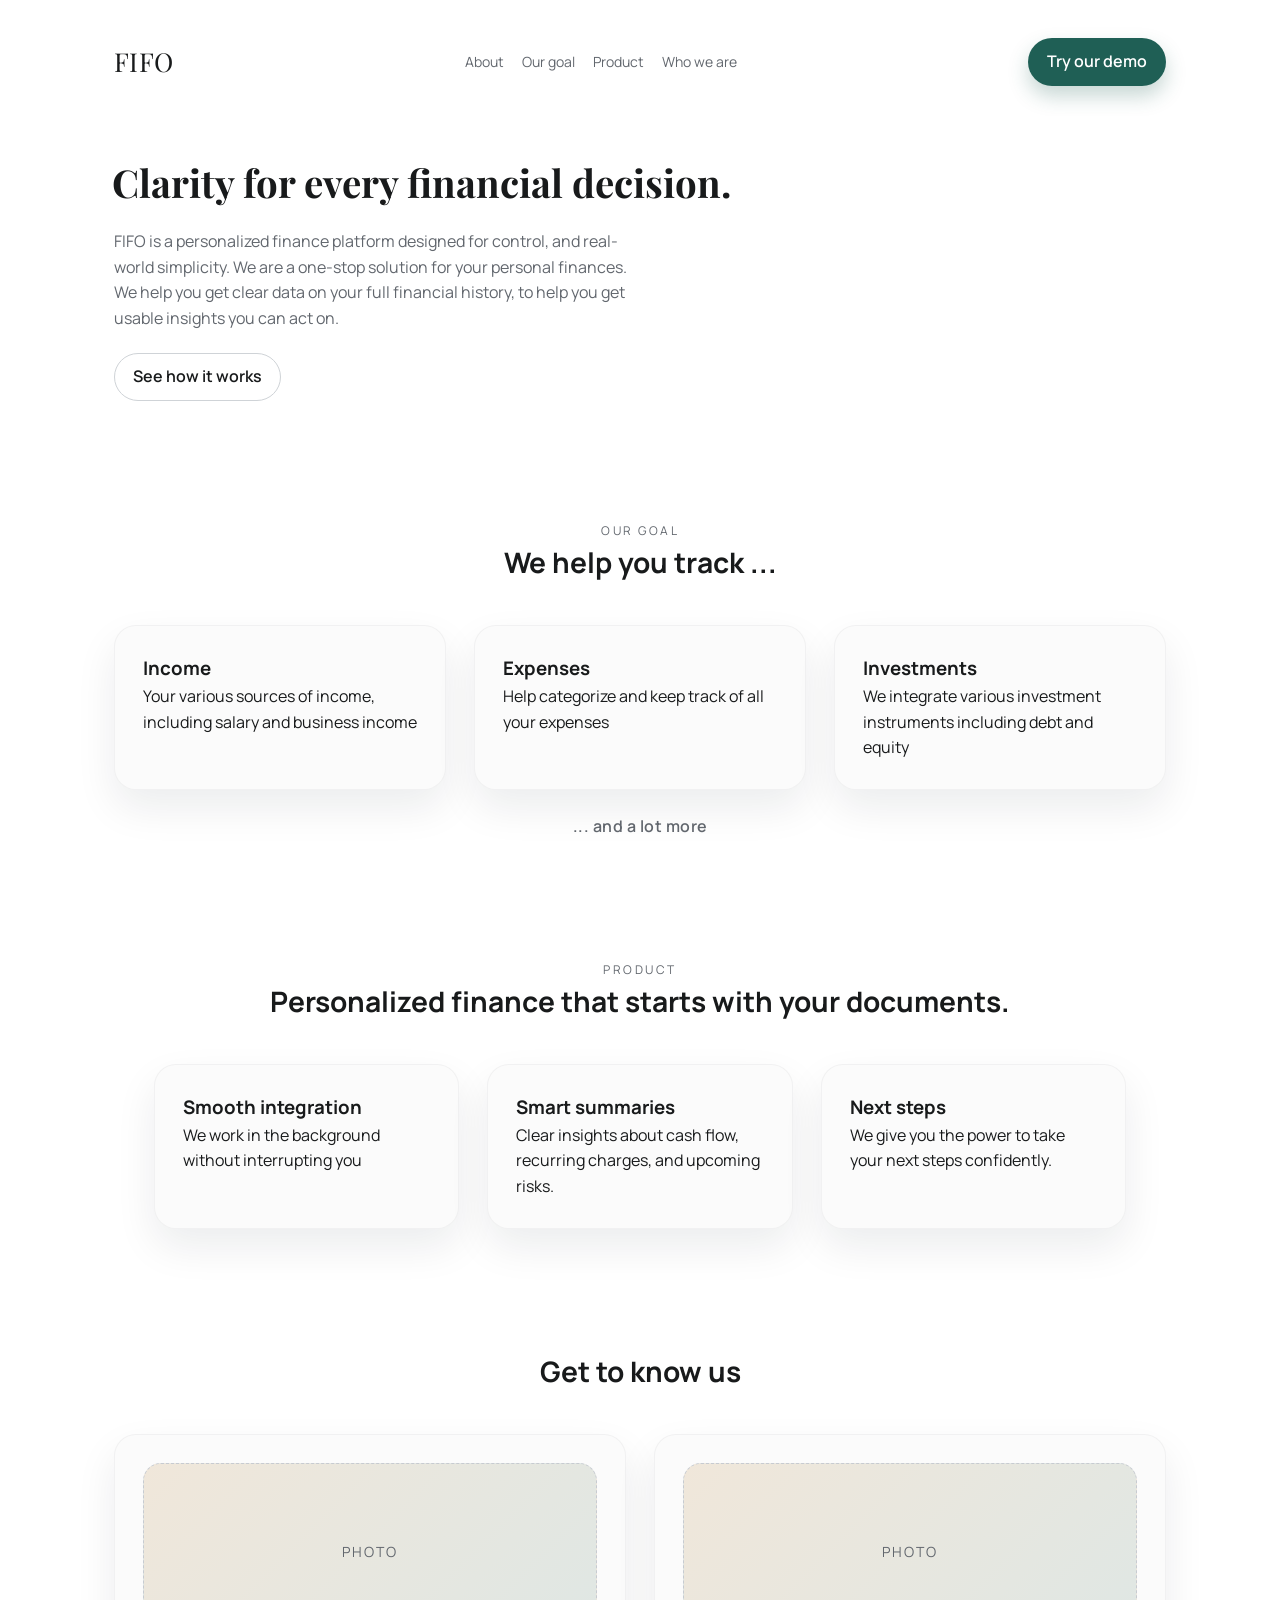
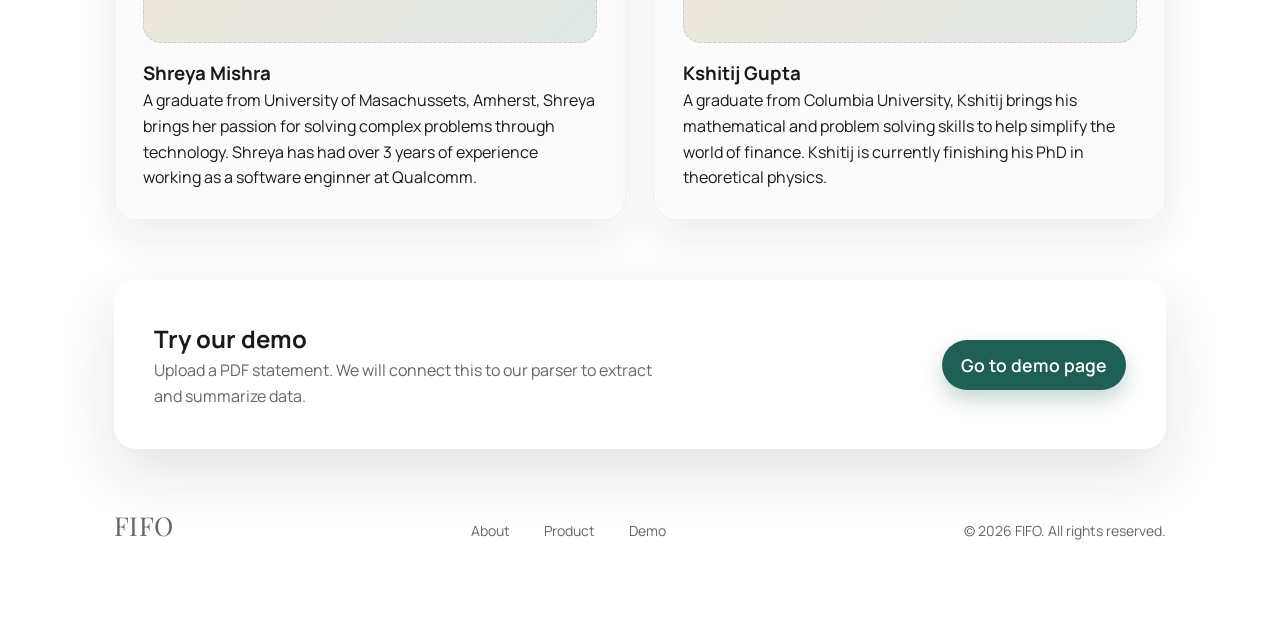
==== website/about.html @ 96ffe73b "Fix team cards layout on about page" ====
<!doctype html>
<html lang="en">
  <head>
    <meta charset="utf-8" />
    <meta name="viewport" content="width=device-width, initial-scale=1" />
    <title>About Us — FIFO</title>
    <meta name="description" content="FIFO is a personalized finance platform that turns messy PDFs into clear, actionable insights." />
    <link rel="stylesheet" href="styles.css?v=2" />
  </head>
  <body>
    <div class="page">
      <header class="nav">
        <div class="logo">FIFO</div>
        <nav class="nav-links">
          <a href="#about">About</a>
          <a href="#goal">Our goal</a>
          <a href="#product">Product</a>
          <a href="#who">Who we are</a>
        </nav>
        <div class="nav-cta">
          <a class="primary" href="demo.html">Try our demo</a>
        </div>
      </header>

      <main>
        <section id="about" class="hero">
          <div class="hero-copy">
            <h1>Clarity for every financial decision.</h1>
            <p class="subhead">
              FIFO is a personalized finance platform designed for control, and real-world simplicity. We are a one-stop solution for your personal finances. 
              We help you get clear data on your full financial history, to help you get usable insights you can act on.
            </p>
            <div class="hero-cta">
              <a class="ghost" href="#product">See how it works</a>
            </div>
          </div>
        </section>

        <section id="goal" class="section">
          <div class="section-title">
            <p class="eyebrow">Our goal</p>
            <h2>We help you track ...</h2>
          </div>
          <div class="pillars">
            <div class="pillar">
              <h3>Income</h3>
              <p>Your various sources of income, including salary and business income</p>
            </div>
            <div class="pillar">
              <h3>Expenses</h3>
              <p>Help categorize and keep track of all your expenses</p>
            </div>
            <div class="pillar">
              <h3>Investments</h3>
              <p>We integrate various investment instruments including debt and equity</p>
            </div>
          </div>
          <div class="pillars-note">... and a lot more</div>
        </section>

        <section id="product" class="section glass">
          <div class="section-title">
            <p class="eyebrow">Product</p>
            <h2>Personalized finance that starts with your documents.</h2>
          </div>
          <div class="product-grid">
            <div class="product-card">
              <h3>Smooth integration</h3>
              <p>We work in the background without interrupting you</p>
            </div>
            <div class="product-card">
              <h3>Smart summaries</h3>
              <p>Clear insights about cash flow, recurring charges, and upcoming risks.</p>
            </div>
            <div class="product-card">
              <h3>Next steps</h3>
              <p>We give you the power to take your next steps confidently.</p>
            </div>
          </div>
        </section>

        <section id="who" class="section">
          <div class="section-title">
            <h2>Get to know us</h2>
          </div>
          <div class="team-grid">
            <div class="team-card">
              <div class="headshot" aria-label="Photo placeholder for Shreya Mishra"></div>
              <h3>Shreya Mishra</h3>
              <p>A graduate from University of Masachussets, Amherst, Shreya brings her passion for solving complex problems through technology. Shreya has had over 3 years of experience working as a software enginner at Qualcomm.</p>
            </div>
            <div class="team-card">
              <div class="headshot" aria-label="Photo placeholder for Kshitij Gupta"></div>
              <h3>Kshitij Gupta</h3>
              <p>A graduate from Columbia University, Kshitij brings his mathematical and problem solving skills to help simplify the world of finance. Kshitij is currently finishing his PhD in theoretical physics.</p>
            </div>
          </div>
        </section>

        <section id="demo" class="cta">
          <div>
            <h2>Try our demo</h2>
            <p class="subhead">Upload a PDF statement. We will connect this to our parser to extract and summarize data.</p>
          </div>
          <div class="demo">
            <a class="primary" href="demo.html">Go to demo page</a>
          </div>
        </section>
      </main>

      <footer class="footer">
        <div class="logo">FIFO</div>
        <div class="footer-links">
          <a href="#about">About</a>
          <a href="#product">Product</a>
          <a href="demo.html">Demo</a>
        </div>
        <div class="footer-note">© 2026 FIFO. All rights reserved.</div>
      </footer>
    </div>
  </body>
</html>
---- website/styles.css ----
@import url("https://fonts.googleapis.com/css2?family=Manrope:wght@300;400;500;600;700&family=Playfair+Display:wght@400;600&display=swap");

:root {
  --bg: #ffffff;
  --bg-deep: #ffffff;
  --ink: #181a1b;
  --muted: #62676e;
  --accent: #1f5f55;
  --accent-soft: #d7ebe6;
  --card: #ffffff;
  --glass: rgba(255, 255, 255, 0.7);
  --shadow: 0 24px 60px rgba(20, 24, 28, 0.12);
  --radius: 22px;
}

* {
  box-sizing: border-box;
  margin: 0;
  padding: 0;
}

html,
body {
  font-family: "Manrope", system-ui, sans-serif;
  background: #ffffff;
  color: var(--ink);
  line-height: 1.6;
  min-height: 100%;
}

a {
  color: inherit;
  text-decoration: none;
}

.page {
  background: #ffffff;
  max-width: 1100px;
  margin: 0 auto;
  padding: 28px 24px 60px;
  min-height: 100vh;
  display: flex;
  flex-direction: column;
}

main {
  background: #ffffff;
  flex: 1;
}

.nav {
  display: flex;
  align-items: center;
  justify-content: space-between;
  gap: 20px;
  padding: 10px 0 30px;
}

.logo {
  font-family: "Playfair Display", serif;
  font-size: 26px;
  letter-spacing: 0.4px;
}

.nav-links {
  display: flex;
  gap: 18px;
  font-size: 14px;
  color: var(--muted);
}

.nav-cta {
  display: flex;
  gap: 12px;
}

.primary,
.ghost {
  display: inline-flex;
  align-items: center;
  justify-content: center;
  border-radius: 999px;
  padding: 10px 18px;
  font-weight: 600;
  border: 1px solid transparent;
}

.primary {
  background: var(--accent);
  color: #fff;
  box-shadow: 0 10px 20px rgba(31, 95, 85, 0.25);
}

.ghost {
  background: transparent;
  color: var(--ink);
  border-color: #cfd3d7;
}

.hero {
  display: grid;
  grid-template-columns: repeat(auto-fit, minmax(280px, 1fr));
  gap: 40px;
  align-items: center;
  padding: 24px 0 60px;
  background: #ffffff;
}

.hero-copy h1 {
  font-family: "Playfair Display", serif;
  font-size: clamp(2.4rem, 3vw, 3.2rem);
  margin: 12px 0 16px;
  /* Force optical alignment with paragraph start in this hero block. */
  margin-left: -0.045em;
  text-indent: 0;
}

.hero-split {
  display: grid;
  grid-template-columns: minmax(0, 1fr) minmax(0, 1fr);
  column-gap: 64px;
  align-items: start;
}

.hero-split > h1 {
  grid-column: 1;
  margin: 12px 0 0;
}

.hero-split > p {
  grid-column: 2;
  margin: 0;
}

.subhead-large {
  font-size: 1.2rem;
  line-height: 1.7;
}

.eyebrow {
  text-transform: uppercase;
  letter-spacing: 2px;
  font-size: 12px;
  color: var(--muted);
}

.subhead {
  color: var(--muted);
  max-width: 520px;
}

.hero-cta {
  display: flex;
  gap: 12px;
  margin-top: 22px;
}

.hero-cta-center {
  justify-content: center;
}

.hero-panel {
  display: grid;
  gap: 16px;
}

.panel-card {
  background: var(--card);
  border-radius: var(--radius);
  padding: 20px;
  box-shadow: var(--shadow);
}

.card-label {
  font-size: 12px;
  text-transform: uppercase;
  letter-spacing: 1px;
  color: var(--muted);
}

.card-value {
  font-size: 18px;
  font-weight: 600;
  margin: 8px 0 10px;
}

.card-sub {
  color: var(--muted);
}

.section {
  padding: 60px 0;
  background: #ffffff;
}

.section-title {
  text-align: center;
  margin: 0 auto 40px;
  max-width: 820px;
}

.section-title .eyebrow {
  letter-spacing: 2.5px;
  font-size: 12px;
  color: var(--muted);
}

.section-title h2 {
  font-size: clamp(1.6rem, 2.2vw, 2rem);
}

.section-title h2,
.section-title .subhead {
  max-width: 820px;
  margin-left: auto;
  margin-right: auto;
}

.section-title .subhead {
  margin: 0 auto;
}

.pillars,
.product-grid,
.team-grid {
  display: grid;
  grid-template-columns: repeat(auto-fit, minmax(240px, 1fr));
  gap: 28px;
}

.team-grid {
  grid-template-columns: repeat(2, minmax(0, 1fr));
}

.pillars-note {
  text-align: center;
  margin-top: 24px;
  font-weight: 600;
  color: var(--muted);
  letter-spacing: 0.5px;
  width: 100%;
}

.pillar,
.product-card,
.team-card {
  background: #fbfbfb;
  padding: 28px;
  border-radius: 22px;
  box-shadow: 0 18px 40px rgba(15, 23, 42, 0.08);
  border: 1px solid rgba(15, 23, 42, 0.04);
}

.glass {
  background: #ffffff;
  border-radius: var(--radius);
  padding: 60px 40px;
}

.headshot {
  width: 100%;
  height: 180px;
  border-radius: 18px;
  background: linear-gradient(135deg, #f0e7da, #dfe7e4);
  border: 1px dashed #c7cbd1;
  margin-bottom: 16px;
  position: relative;
  overflow: hidden;
}

.headshot::after {
  content: "Photo";
  position: absolute;
  inset: 0;
  display: grid;
  place-items: center;
  font-size: 14px;
  color: var(--muted);
  text-transform: uppercase;
  letter-spacing: 2px;
}

.cta {
  background: var(--card);
  border-radius: var(--radius);
  padding: 40px;
  display: flex;
  align-items: center;
  justify-content: space-between;
  gap: 20px;
  flex-wrap: nowrap;
  overflow-x: auto;
  align-items: center;
  box-shadow: var(--shadow);
}

.cta > div {
  flex: 1 1 auto;
  min-width: 0;
}

.cta .demo {
  flex: 0 1 auto;
  flex-wrap: nowrap;
  white-space: nowrap;
  min-width: 0;
}

.cta .primary {
  font-size: clamp(0.95rem, 1.5vw, 1.1rem);
  padding: clamp(8px, 1vw, 10px) clamp(14px, 1.8vw, 18px);
  white-space: nowrap;
}

/* Keep CTA in one row when possible, but never clip the button on narrower widths. */
@media (max-width: 1100px) {
  .cta {
    flex-wrap: wrap;
    overflow-x: visible;
  }

  .cta .demo {
    justify-content: flex-start;
  }
}

.demo-section {
  margin-top: 80px;
}

.demo {
  display: flex;
  flex-wrap: wrap;
  gap: 12px;
  align-items: center;
  justify-content: flex-end;
}

.upload {
  position: relative;
  overflow: hidden;
  border: 1px dashed #c0c6cb;
  padding: 10px 18px;
  border-radius: 999px;
  font-weight: 600;
  color: var(--muted);
  background: var(--bg);
}

.upload-block {
  display: inline-flex;
  justify-content: center;
  width: 100%;
  padding: 16px 18px;
}

.upload input {
  position: absolute;
  inset: 0;
  opacity: 0;
  cursor: pointer;
}

.footer {
  display: grid;
  grid-template-columns: auto 1fr auto;
  align-items: baseline;
  gap: 20px;
  margin-top: auto;
  padding: 56px 0 18px;
  color: var(--muted);
  font-size: 14px;
}

.footer .logo {
  justify-self: start;
}

.footer-links {
  display: flex;
  gap: 34px;
  justify-self: center;
  align-items: baseline;
}

.footer-note {
  justify-self: end;
  text-align: right;
  white-space: nowrap;
  line-height: 1;
}

.demo-page {
  display: grid;
  grid-template-columns: minmax(240px, 1fr) minmax(320px, 2fr);
  gap: 24px;
  align-items: start;
}

.demo-shell {
  padding-top: 36px;
}

.demo-title {
  margin-bottom: 18px;
}

.demo-title .subhead {
  max-width: 680px;
  margin: 0 auto;
}

.demo-simple {
  display: grid;
  justify-items: center;
  gap: 12px;
  margin-top: 8px;
}

.results {
  margin-top: 28px;
  display: grid;
  gap: 16px;
}

.results-head h3 {
  font-size: 1.4rem;
  margin-bottom: 4px;
}

.results-summary {
  display: grid;
  grid-template-columns: repeat(auto-fit, minmax(180px, 1fr));
  gap: 12px;
}

.category-block {
  display: grid;
  gap: 8px;
}

.category-title {
  font-size: 12px;
  text-transform: uppercase;
  letter-spacing: 1px;
  color: var(--muted);
}

.category-summary {
  margin-top: 12px;
}

.category-summary .result-card {
  cursor: pointer;
  transition: border-color 0.2s ease, background 0.2s ease;
}

.category-summary .result-card.is-active {
  border-color: var(--accent);
  background: #eef7f4;
}

.result-card {
  background: #f7faf9;
  border: 1px solid #dbe8e4;
  border-radius: 14px;
  padding: 12px 14px;
}

.result-label {
  font-size: 12px;
  text-transform: uppercase;
  letter-spacing: 1px;
  color: var(--muted);
  margin-bottom: 4px;
}

.result-value {
  font-weight: 700;
}

.results-table-wrap {
  border: 1px solid #d8dee3;
  border-radius: 14px;
  overflow: auto;
  background: #fff;
}

.results-table {
  width: 100%;
  border-collapse: collapse;
  min-width: 640px;
}

.results-table th,
.results-table td {
  text-align: left;
  padding: 10px 12px;
  border-bottom: 1px solid #edf1f5;
}

.results-table th {
  font-size: 12px;
  text-transform: uppercase;
  letter-spacing: 1px;
  color: var(--muted);
  background: #fafbfd;
}

.results-table tbody tr:hover {
  background: #f9fbfd;
}

.demo-panel {
  background: var(--card);
  border-radius: var(--radius);
  padding: 24px;
  box-shadow: 0 14px 36px rgba(18, 22, 25, 0.08);
  display: grid;
  gap: 12px;
}

.demo-upload-focus {
  border: 2px solid #bfe2da;
  background: linear-gradient(180deg, #f6fcfa 0%, #ffffff 100%);
}

.demo-step {
  text-transform: uppercase;
  letter-spacing: 1.5px;
  font-size: 12px;
  color: var(--accent);
  font-weight: 700;
}

.demo-panel-title {
  font-size: 1.35rem;
  line-height: 1.3;
}

.demo-help {
  color: var(--muted);
}

.demo-meta {
  color: var(--muted);
  font-size: 14px;
}

.upload-cta {
  background: var(--accent);
  color: #fff;
  border-color: var(--accent);
  border-style: solid;
  box-shadow: 0 14px 30px rgba(31, 95, 85, 0.28);
  transition: transform 120ms ease, box-shadow 120ms ease;
}

.upload-cta:hover {
  transform: translateY(-1px);
  box-shadow: 0 18px 36px rgba(31, 95, 85, 0.34);
}

.upload-cta span {
  font-weight: 700;
  letter-spacing: 0.2px;
}

.upload-cta.is-uploaded {
  background: #ffffff;
  color: var(--ink);
  border-color: #cfd3d7;
  box-shadow: none;
}

.upload-cta.is-loading {
  background: #ffffff;
  color: var(--ink);
  border-color: #bfc7ce;
  box-shadow: none;
}

.upload-cta.is-error {
  background: #ffffff;
  color: var(--ink);
  border-color: #cfd3d7;
  box-shadow: none;
}

.demo-preview {
  background: var(--card);
  border-radius: var(--radius);
  padding: 12px;
  box-shadow: 0 14px 36px rgba(18, 22, 25, 0.08);
  min-height: 480px;
}

.demo-preview-label {
  font-size: 12px;
  text-transform: uppercase;
  letter-spacing: 1.5px;
  color: var(--muted);
  font-weight: 700;
  margin: 6px 8px 10px;
}

.pdf-frame {
  width: 100%;
  height: 100%;
  min-height: 456px;
  border: none;
  border-radius: 16px;
  background: #f2f4f7;
}

@media (max-width: 900px) {
  .page {
    overflow-x: auto;
  }

  .nav {
    flex-wrap: nowrap;
    align-items: center;
  }

  .nav-links {
    flex-wrap: nowrap;
    overflow-x: auto;
    white-space: nowrap;
  }

  .hero-split {
    grid-template-columns: 1fr;
  }

  .cta {
    text-align: left;
  }

  .demo {
    justify-content: flex-start;
    flex-wrap: nowrap;
    overflow-x: auto;
  }

  .demo-page {
    grid-template-columns: minmax(240px, 1fr) minmax(320px, 2fr);
  }

  .pillars,
  .product-grid {
    grid-template-columns: repeat(3, minmax(220px, 1fr));
  }
}

@media (max-width: 600px) {
  .nav-cta,
  .hero-cta {
    flex-direction: row;
    width: auto;
    white-space: nowrap;
  }

  .primary,
  .ghost {
    width: auto;
    text-align: center;
  }
}
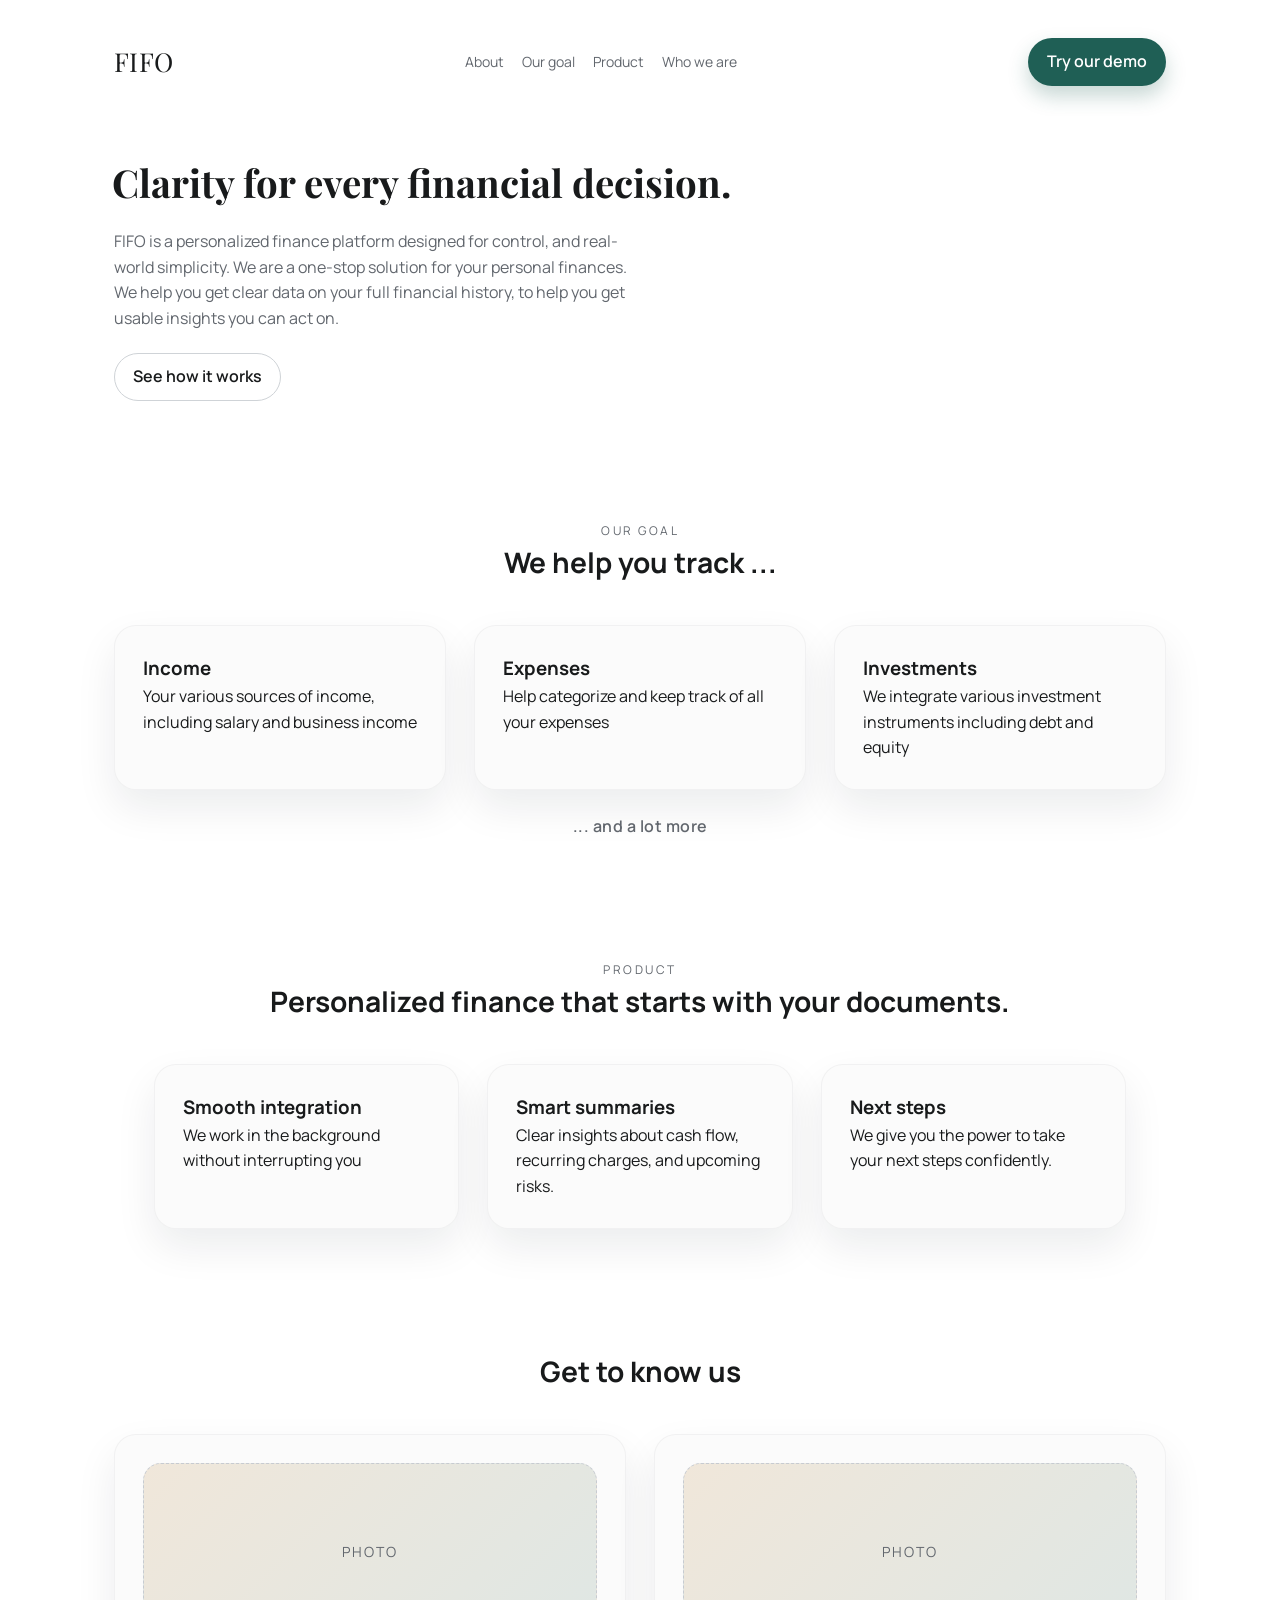
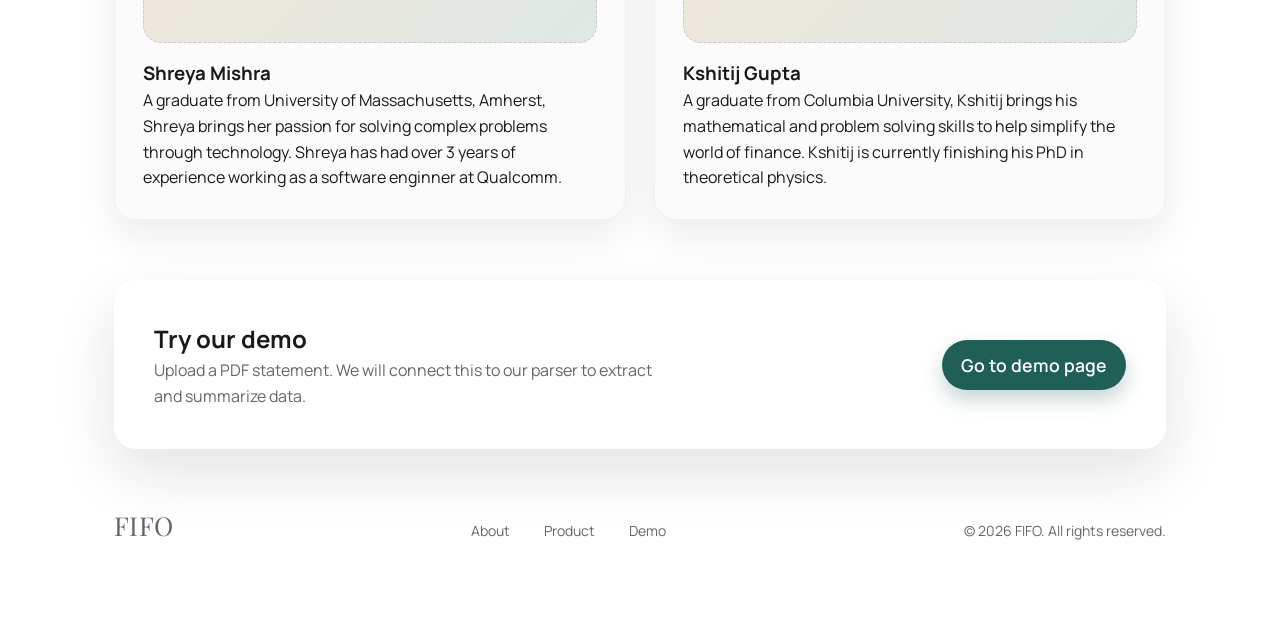
==== commit 96ceb73f: "Update about page content" ====
--- a/website/about.html
+++ b/website/about.html
@@ -87,7 +87,7 @@
             <div class="team-card">
               <div class="headshot" aria-label="Photo placeholder for Shreya Mishra"></div>
               <h3>Shreya Mishra</h3>
-              <p>A graduate from University of Masachussets, Amherst, Shreya brings her passion for solving complex problems through technology. Shreya has had over 3 years of experience working as a software enginner at Qualcomm.</p>
+              <p>A graduate from University of Massachusetts, Amherst, Shreya brings her passion for solving complex problems through technology. Shreya has had over 3 years of experience working as a software enginner at Qualcomm.</p>
             </div>
             <div class="team-card">
               <div class="headshot" aria-label="Photo placeholder for Kshitij Gupta"></div>
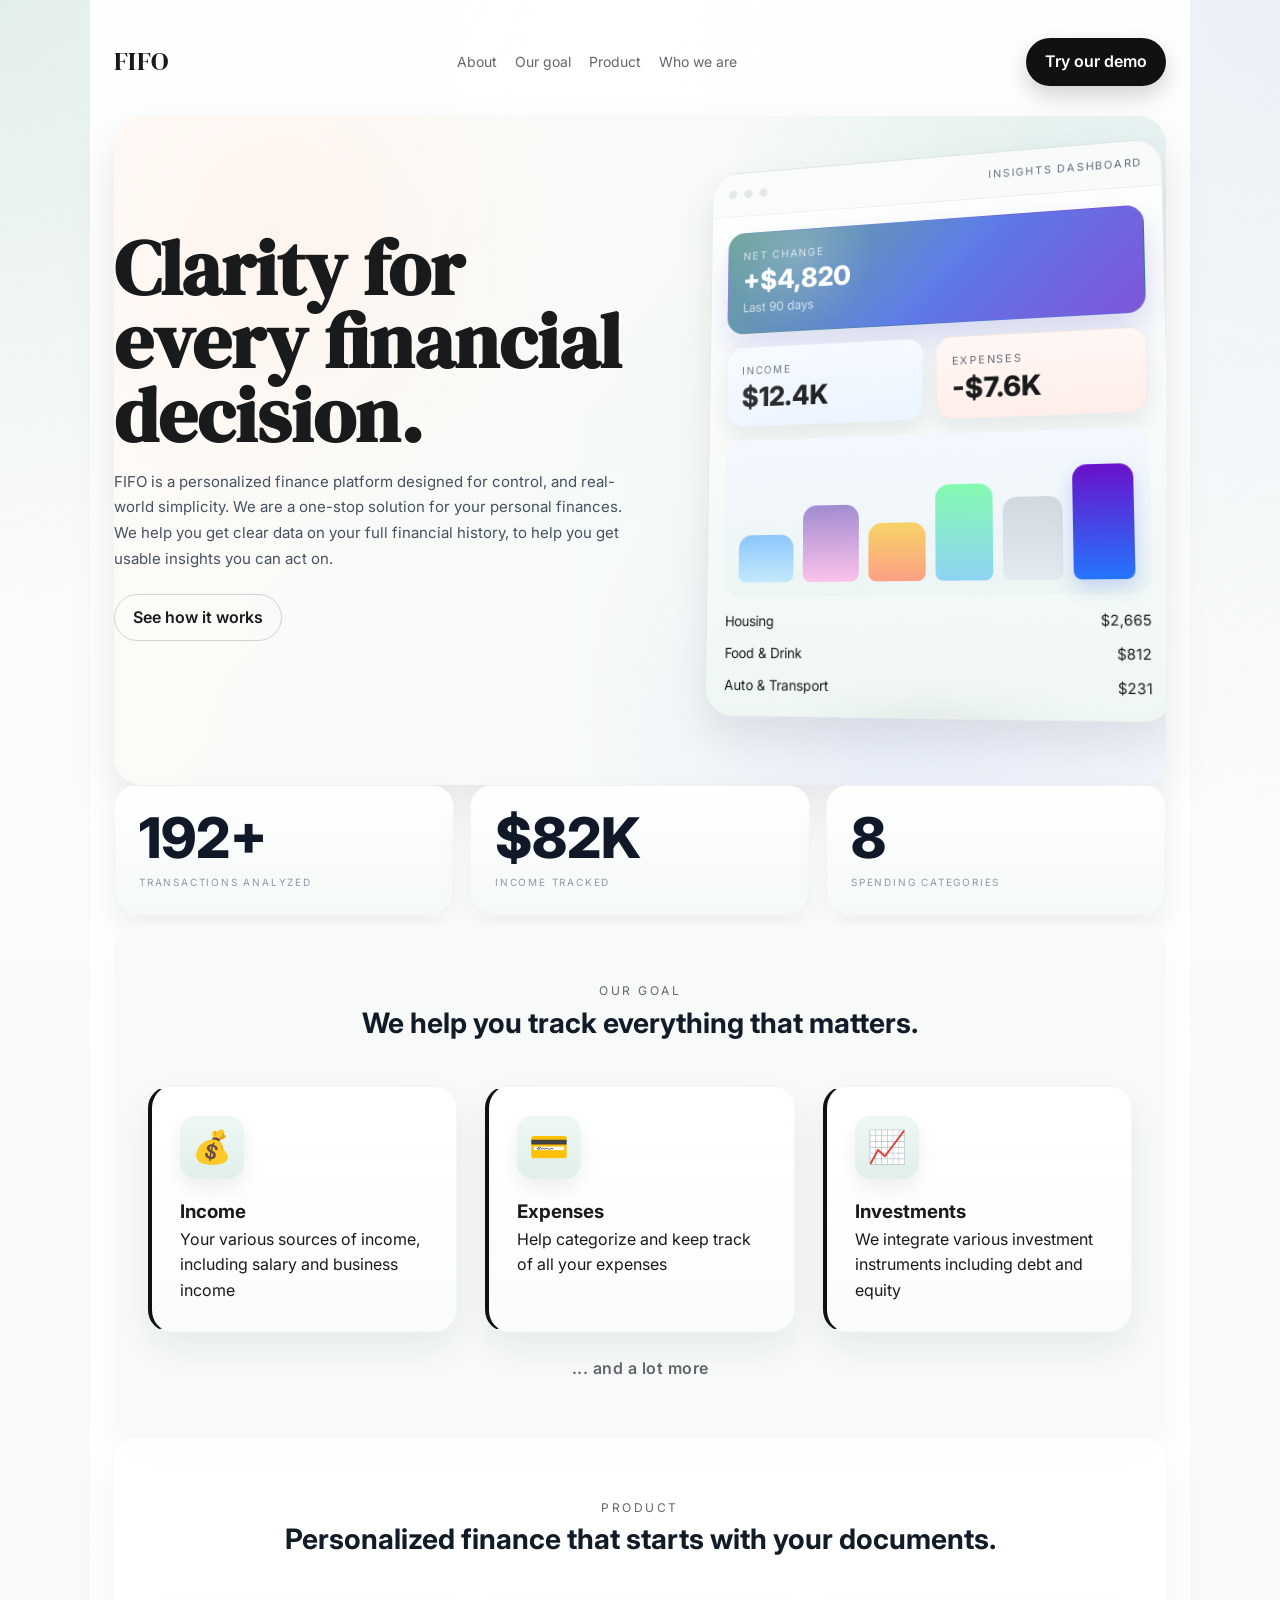
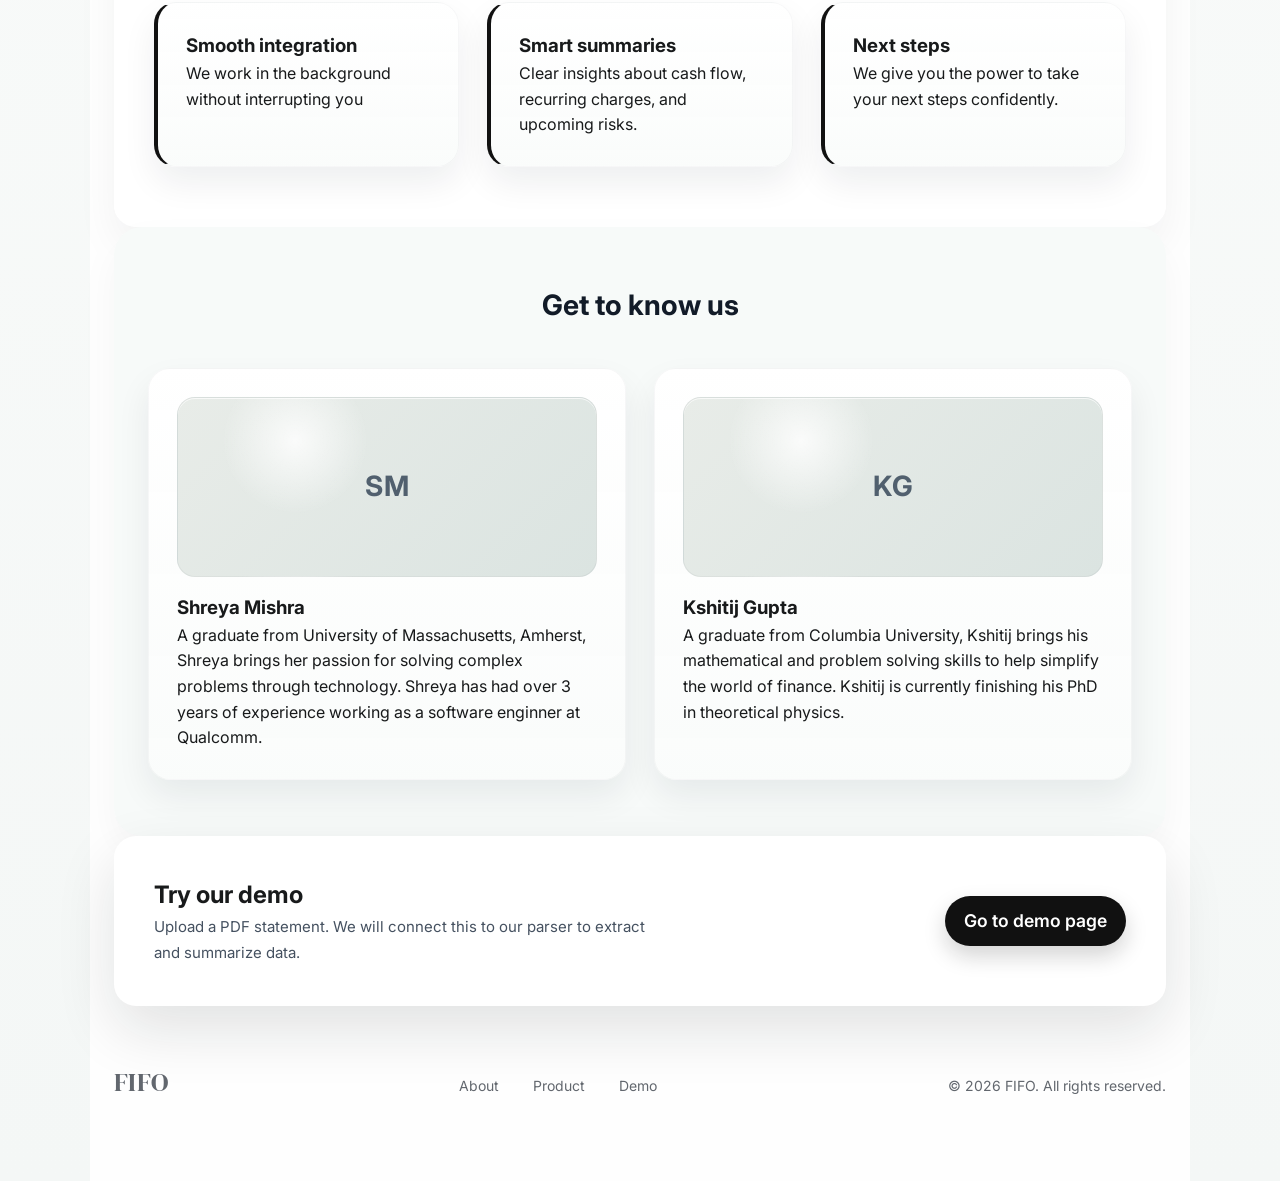
==== commit 518da476: "Polish website landing and demo UI" ====
--- a/website/about.html
+++ b/website/about.html
@@ -5,12 +5,12 @@
     <meta name="viewport" content="width=device-width, initial-scale=1" />
     <title>About Us — FIFO</title>
     <meta name="description" content="FIFO is a personalized finance platform that turns messy PDFs into clear, actionable insights." />
-    <link rel="stylesheet" href="styles.css?v=2" />
+    <link rel="stylesheet" href="styles.css?v=7" />
   </head>
   <body>
     <div class="page">
       <header class="nav">
-        <div class="logo">FIFO</div>
+        <a href="about.html" class="logo">FIFO</a>
         <nav class="nav-links">
           <a href="#about">About</a>
           <a href="#goal">Our goal</a>
@@ -23,8 +23,8 @@
       </header>
 
       <main>
-        <section id="about" class="hero">
-          <div class="hero-copy">
+        <section id="about" class="hero reveal-section">
+          <div class="hero-copy reveal-item">
             <h1>Clarity for every financial decision.</h1>
             <p class="subhead">
               FIFO is a personalized finance platform designed for control, and real-world simplicity. We are a one-stop solution for your personal finances. 
@@ -34,23 +34,90 @@
               <a class="ghost" href="#product">See how it works</a>
             </div>
           </div>
-        </section>
-
-        <section id="goal" class="section">
-          <div class="section-title">
+          <div class="hero-visual reveal-item reveal-delay-1" aria-hidden="true">
+            <div class="hero-preview">
+              <div class="hero-preview-header">
+                <span class="hero-preview-dot"></span>
+                <span class="hero-preview-dot"></span>
+                <span class="hero-preview-dot"></span>
+                <span class="hero-preview-chip">Insights dashboard</span>
+              </div>
+              <div class="hero-preview-body">
+                <div class="hero-preview-card hero-preview-card-wide">
+                  <span class="hero-preview-label">Net change</span>
+                  <span class="hero-preview-number">+$4,820</span>
+                  <span class="hero-preview-sub">Last 90 days</span>
+                </div>
+                <div class="hero-preview-grid">
+                  <div class="hero-preview-card">
+                    <span class="hero-preview-label">Income</span>
+                    <span class="hero-preview-number">$12.4K</span>
+                  </div>
+                  <div class="hero-preview-card">
+                    <span class="hero-preview-label">Expenses</span>
+                    <span class="hero-preview-number">-$7.6K</span>
+                  </div>
+                </div>
+                <div class="hero-preview-chart">
+                  <div class="hero-bar" style="--bar-height: 36%"></div>
+                  <div class="hero-bar" style="--bar-height: 58%"></div>
+                  <div class="hero-bar" style="--bar-height: 44%"></div>
+                  <div class="hero-bar" style="--bar-height: 72%"></div>
+                  <div class="hero-bar" style="--bar-height: 61%"></div>
+                  <div class="hero-bar hero-bar-accent" style="--bar-height: 84%"></div>
+                </div>
+                <div class="hero-preview-list">
+                  <div class="hero-preview-row">
+                    <span>Housing</span>
+                    <span>$2,665</span>
+                  </div>
+                  <div class="hero-preview-row">
+                    <span>Food & Drink</span>
+                    <span>$812</span>
+                  </div>
+                  <div class="hero-preview-row">
+                    <span>Auto & Transport</span>
+                    <span>$231</span>
+                  </div>
+                </div>
+              </div>
+            </div>
+          </div>
+        </section>
+
+        <section class="stats-bar reveal-section">
+          <div class="stats-bar-card reveal-item">
+            <span class="stats-bar-value" data-counter="192" data-suffix="+">0</span>
+            <span class="stats-bar-label">transactions analyzed</span>
+          </div>
+          <div class="stats-bar-card reveal-item reveal-delay-1">
+            <span class="stats-bar-value" data-counter="82" data-prefix="$" data-suffix="K">0</span>
+            <span class="stats-bar-label">income tracked</span>
+          </div>
+          <div class="stats-bar-card reveal-item reveal-delay-2">
+            <span class="stats-bar-value" data-counter="8">0</span>
+            <span class="stats-bar-label">spending categories</span>
+          </div>
+        </section>
+
+        <section id="goal" class="section section-soft section-soft-sage reveal-section">
+          <div class="section-title reveal-item">
             <p class="eyebrow">Our goal</p>
-            <h2>We help you track ...</h2>
+            <h2>We help you track everything that matters.</h2>
           </div>
           <div class="pillars">
-            <div class="pillar">
+            <div class="pillar reveal-item">
+              <div class="pillar-icon" aria-hidden="true">💰</div>
               <h3>Income</h3>
               <p>Your various sources of income, including salary and business income</p>
             </div>
-            <div class="pillar">
+            <div class="pillar reveal-item reveal-delay-1">
+              <div class="pillar-icon" aria-hidden="true">💳</div>
               <h3>Expenses</h3>
               <p>Help categorize and keep track of all your expenses</p>
             </div>
-            <div class="pillar">
+            <div class="pillar reveal-item reveal-delay-2">
+              <div class="pillar-icon" aria-hidden="true">📈</div>
               <h3>Investments</h3>
               <p>We integrate various investment instruments including debt and equity</p>
             </div>
@@ -58,51 +125,51 @@
           <div class="pillars-note">... and a lot more</div>
         </section>
 
-        <section id="product" class="section glass">
-          <div class="section-title">
+        <section id="product" class="section glass section-soft section-soft-ivory reveal-section">
+          <div class="section-title reveal-item">
             <p class="eyebrow">Product</p>
             <h2>Personalized finance that starts with your documents.</h2>
           </div>
           <div class="product-grid">
-            <div class="product-card">
+            <div class="product-card reveal-item">
               <h3>Smooth integration</h3>
               <p>We work in the background without interrupting you</p>
             </div>
-            <div class="product-card">
+            <div class="product-card reveal-item reveal-delay-1">
               <h3>Smart summaries</h3>
               <p>Clear insights about cash flow, recurring charges, and upcoming risks.</p>
             </div>
-            <div class="product-card">
+            <div class="product-card reveal-item reveal-delay-2">
               <h3>Next steps</h3>
               <p>We give you the power to take your next steps confidently.</p>
             </div>
           </div>
         </section>
 
-        <section id="who" class="section">
-          <div class="section-title">
+        <section id="who" class="section section-soft section-soft-mist reveal-section">
+          <div class="section-title reveal-item">
             <h2>Get to know us</h2>
           </div>
           <div class="team-grid">
-            <div class="team-card">
-              <div class="headshot" aria-label="Photo placeholder for Shreya Mishra"></div>
+            <div class="team-card reveal-item">
+              <div class="headshot" data-initials="SM" aria-label="Profile placeholder for Shreya Mishra"></div>
               <h3>Shreya Mishra</h3>
               <p>A graduate from University of Massachusetts, Amherst, Shreya brings her passion for solving complex problems through technology. Shreya has had over 3 years of experience working as a software enginner at Qualcomm.</p>
             </div>
-            <div class="team-card">
-              <div class="headshot" aria-label="Photo placeholder for Kshitij Gupta"></div>
+            <div class="team-card reveal-item reveal-delay-1">
+              <div class="headshot" data-initials="KG" aria-label="Profile placeholder for Kshitij Gupta"></div>
               <h3>Kshitij Gupta</h3>
               <p>A graduate from Columbia University, Kshitij brings his mathematical and problem solving skills to help simplify the world of finance. Kshitij is currently finishing his PhD in theoretical physics.</p>
             </div>
           </div>
         </section>
 
-        <section id="demo" class="cta">
-          <div>
+        <section id="demo" class="cta reveal-section">
+          <div class="reveal-item">
             <h2>Try our demo</h2>
             <p class="subhead">Upload a PDF statement. We will connect this to our parser to extract and summarize data.</p>
           </div>
-          <div class="demo">
+          <div class="demo reveal-item reveal-delay-1">
             <a class="primary" href="demo.html">Go to demo page</a>
           </div>
         </section>
@@ -118,5 +185,45 @@
         <div class="footer-note">© 2026 FIFO. All rights reserved.</div>
       </footer>
     </div>
+    <script>
+      (() => {
+        const revealNodes = document.querySelectorAll(".reveal-item, .reveal-section");
+        const io = new IntersectionObserver((entries) => {
+          entries.forEach((entry) => {
+            if (!entry.isIntersecting) return;
+            entry.target.classList.add("is-visible");
+            io.unobserve(entry.target);
+          });
+        }, { threshold: 0.18, rootMargin: "0px 0px -40px 0px" });
+        revealNodes.forEach((node) => io.observe(node));
+
+        const counters = document.querySelectorAll("[data-counter]");
+        const animateCounter = (el) => {
+          const target = Number(el.dataset.counter || 0);
+          const prefix = el.dataset.prefix || "";
+          const suffix = el.dataset.suffix || "";
+          const start = performance.now();
+          const duration = 1200;
+          const easeOut = (t) => 1 - Math.pow(1 - t, 3);
+
+          const frame = (now) => {
+            const progress = Math.min(1, (now - start) / duration);
+            const value = Math.round(target * easeOut(progress));
+            el.textContent = `${prefix}${value.toLocaleString()}${suffix}`;
+            if (progress < 1) requestAnimationFrame(frame);
+          };
+          requestAnimationFrame(frame);
+        };
+
+        const counterObserver = new IntersectionObserver((entries) => {
+          entries.forEach((entry) => {
+            if (!entry.isIntersecting) return;
+            animateCounter(entry.target);
+            counterObserver.unobserve(entry.target);
+          });
+        }, { threshold: 0.4 });
+        counters.forEach((counter) => counterObserver.observe(counter));
+      })();
+    </script>
   </body>
 </html>
--- a/website/styles.css
+++ b/website/styles.css
@@ -1,15 +1,17 @@
-@import url("https://fonts.googleapis.com/css2?family=Manrope:wght@300;400;500;600;700&family=Playfair+Display:wght@400;600&display=swap");
+@import url("https://fonts.googleapis.com/css2?family=DM+Serif+Display:opsz@40&family=Inter:wght@400;500;600;700;800&display=swap");
 
 :root {
   --bg: #ffffff;
   --bg-deep: #ffffff;
   --ink: #181a1b;
   --muted: #62676e;
-  --accent: #1f5f55;
-  --accent-soft: #d7ebe6;
+  --accent: #111111;
+  --accent-soft: #e7e7e7;
+  --accent-soft-2: #f3f4f6;
   --card: #ffffff;
   --glass: rgba(255, 255, 255, 0.7);
   --shadow: 0 24px 60px rgba(20, 24, 28, 0.12);
+  --shadow-soft: 0 18px 40px rgba(12, 20, 24, 0.08);
   --radius: 22px;
 }
 
@@ -21,8 +23,11 @@
 
 html,
 body {
-  font-family: "Manrope", system-ui, sans-serif;
-  background: #ffffff;
+  font-family: "Inter", system-ui, sans-serif;
+  background:
+    radial-gradient(circle at top left, rgba(216, 233, 228, 0.72), transparent 20%),
+    radial-gradient(circle at top right, rgba(228, 236, 244, 0.75), transparent 26%),
+    linear-gradient(180deg, #fcfdfc 0%, #f4f7f6 100%);
   color: var(--ink);
   line-height: 1.6;
   min-height: 100%;
@@ -34,7 +39,7 @@
 }
 
 .page {
-  background: #ffffff;
+  background: rgba(255, 255, 255, 0.92);
   max-width: 1100px;
   margin: 0 auto;
   padding: 28px 24px 60px;
@@ -44,7 +49,7 @@
 }
 
 main {
-  background: #ffffff;
+  background: transparent;
   flex: 1;
 }
 
@@ -57,9 +62,11 @@
 }
 
 .logo {
-  font-family: "Playfair Display", serif;
+  font-family: "DM Serif Display", serif;
   font-size: 26px;
   letter-spacing: 0.4px;
+  text-decoration: none;
+  color: inherit;
 }
 
 .nav-links {
@@ -88,7 +95,7 @@
 .primary {
   background: var(--accent);
   color: #fff;
-  box-shadow: 0 10px 20px rgba(31, 95, 85, 0.25);
+  box-shadow: 0 10px 22px rgba(17, 17, 17, 0.18);
 }
 
 .ghost {
@@ -99,20 +106,40 @@
 
 .hero {
   display: grid;
-  grid-template-columns: repeat(auto-fit, minmax(280px, 1fr));
-  gap: 40px;
-  align-items: center;
-  padding: 24px 0 60px;
-  background: #ffffff;
+  grid-template-columns: minmax(0, 1.05fr) minmax(320px, 0.95fr);
+  gap: 56px;
+  align-items: center;
+  padding: 32px 0 72px;
+  background:
+    radial-gradient(circle at 14% 18%, rgba(255, 222, 208, 0.80), transparent 28%),
+    radial-gradient(circle at 88% 20%, rgba(205, 230, 226, 0.82), transparent 30%),
+    radial-gradient(circle at 72% 88%, rgba(210, 220, 244, 0.72), transparent 30%),
+    linear-gradient(135deg, #fff9f4 0%, #eef6f2 48%, #eef2fb 100%);
+  border-radius: 28px;
+  position: relative;
+  overflow: hidden;
+  box-shadow: 0 22px 44px rgba(15, 23, 42, 0.10);
+}
+
+.hero::before {
+  content: "";
+  position: absolute;
+  inset: 0;
+  background: linear-gradient(90deg, rgba(255, 252, 249, 0.72) 0%, rgba(252, 253, 251, 0.56) 44%, rgba(248, 250, 255, 0.22) 100%);
+  pointer-events: none;
+}
+
+.hero > * {
+  position: relative;
+  z-index: 1;
 }
 
 .hero-copy h1 {
-  font-family: "Playfair Display", serif;
-  font-size: clamp(2.4rem, 3vw, 3.2rem);
+  font-family: "DM Serif Display", serif;
+  font-size: clamp(3.2rem, 6vw, 5.2rem);
+  line-height: 0.96;
   margin: 12px 0 16px;
-  /* Force optical alignment with paragraph start in this hero block. */
-  margin-left: -0.045em;
-  text-indent: 0;
+  margin-left: 0;
 }
 
 .hero-split {
@@ -139,14 +166,16 @@
 
 .eyebrow {
   text-transform: uppercase;
-  letter-spacing: 2px;
+  letter-spacing: 0.22em;
   font-size: 12px;
   color: var(--muted);
 }
 
 .subhead {
-  color: var(--muted);
+  color: #455160;
   max-width: 520px;
+  font-size: 15px;
+  line-height: 1.72;
 }
 
 .hero-cta {
@@ -190,7 +219,25 @@
 
 .section {
   padding: 60px 0;
+  background: transparent;
+}
+
+.section-soft {
+  border-radius: 28px;
+  padding: 56px 34px;
+  box-shadow: 0 18px 40px rgba(15, 23, 42, 0.04);
+}
+
+.section-soft-sage {
+  background: #F7FAF9;
+}
+
+.section-soft-ivory {
   background: #ffffff;
+}
+
+.section-soft-mist {
+  background: #F7FAF9;
 }
 
 .section-title {
@@ -207,6 +254,7 @@
 
 .section-title h2 {
   font-size: clamp(1.6rem, 2.2vw, 2rem);
+  color: #121b28;
 }
 
 .section-title h2,
@@ -241,43 +289,301 @@
   width: 100%;
 }
 
+.reveal-section,
+.reveal-item {
+  opacity: 0;
+  transform: translateY(24px);
+  transition: opacity 0.7s ease, transform 0.7s ease;
+}
+
+.reveal-delay-1 {
+  transition-delay: 0.1s;
+}
+
+.reveal-delay-2 {
+  transition-delay: 0.2s;
+}
+
+.is-visible {
+  opacity: 1;
+  transform: translateY(0);
+}
+
 .pillar,
 .product-card,
 .team-card {
-  background: #fbfbfb;
+  background: linear-gradient(180deg, rgba(255,255,255,0.98), rgba(250,252,251,0.96));
   padding: 28px;
   border-radius: 22px;
-  box-shadow: 0 18px 40px rgba(15, 23, 42, 0.08);
+  box-shadow: 0 16px 34px rgba(15, 23, 42, 0.07);
+  border: 1px solid rgba(15, 23, 42, 0.03);
+}
+
+.pillar,
+.product-card {
+  border-left: 4px solid var(--accent);
+}
+
+.pillar,
+.product-card,
+.team-card {
+  transition: transform 0.22s ease, box-shadow 0.22s ease, border-color 0.22s ease;
+}
+
+.pillar:hover,
+.product-card:hover,
+.team-card:hover {
+  transform: translateY(-4px);
+  box-shadow: 0 22px 44px rgba(15, 23, 42, 0.10);
+  border-color: rgba(17, 17, 17, 0.08);
+}
+
+.pillar-icon {
+  width: 64px;
+  height: 64px;
+  border-radius: 16px;
+  display: grid;
+  place-items: center;
+  background: linear-gradient(180deg, #eef7f4, #e0efe9);
+  box-shadow: inset 0 1px 0 rgba(255,255,255,0.8), 0 10px 18px rgba(17,17,17,0.06);
+  font-size: 32px;
+  margin-bottom: 18px;
+}
+
+.hero-visual {
+  perspective: 1400px;
+}
+
+.hero-preview {
+  position: relative;
+  transform: rotateY(-14deg) rotateX(7deg) rotateZ(-2deg);
+  transform-style: preserve-3d;
+  background: linear-gradient(180deg, rgba(255,255,255,1) 0%, rgba(239,247,244,1) 100%);
+  border: 1px solid rgba(17, 17, 17, 0.08);
+  border-radius: 28px;
+  box-shadow: 0 20px 40px rgba(0,0,0,0.08);
+  overflow: hidden;
+}
+
+.hero-preview::before {
+  content: "";
+  position: absolute;
+  inset: 0;
+  background: linear-gradient(135deg, rgba(255,255,255,0.4), transparent 38%);
+  pointer-events: none;
+}
+
+.hero-preview::after {
+  content: "";
+  position: absolute;
+  inset: auto 22px -18px 22px;
+  height: 28px;
+  background: radial-gradient(circle, rgba(17,17,17,0.12), transparent 72%);
+  filter: blur(16px);
+  opacity: 0.55;
+  pointer-events: none;
+}
+
+.hero-preview-header {
+  display: flex;
+  align-items: center;
+  gap: 8px;
+  padding: 14px 18px;
+  border-bottom: 1px solid rgba(15, 23, 42, 0.06);
+  background: rgba(248, 251, 250, 0.9);
+}
+
+.hero-preview-dot {
+  width: 9px;
+  height: 9px;
+  border-radius: 50%;
+  background: #d6dce0;
+}
+
+.hero-preview-chip {
+  margin-left: auto;
+  font-size: 11px;
+  text-transform: uppercase;
+  letter-spacing: 0.16em;
+  color: #5f6c7b;
+}
+
+.hero-preview-body {
+  padding: 18px;
+  display: grid;
+  gap: 14px;
+}
+
+.hero-preview-grid {
+  display: grid;
+  grid-template-columns: repeat(2, minmax(0, 1fr));
+  gap: 12px;
+}
+
+.hero-preview-card {
+  display: grid;
+  gap: 4px;
+  padding: 16px;
+  background: linear-gradient(180deg, rgba(255,255,255,0.96), rgba(249,251,255,0.96));
   border: 1px solid rgba(15, 23, 42, 0.04);
+  border-radius: 18px;
+  box-shadow: 0 12px 24px rgba(15, 23, 42, 0.08);
+}
+
+.hero-preview-grid .hero-preview-card:first-child {
+  background: linear-gradient(180deg, rgba(245, 250, 255, 0.98), rgba(235, 244, 255, 0.96));
+}
+
+.hero-preview-grid .hero-preview-card:last-child {
+  background: linear-gradient(180deg, rgba(255, 247, 245, 0.98), rgba(255, 237, 232, 0.96));
+}
+
+.hero-preview-card-wide {
+  background:
+    radial-gradient(circle at 18% 24%, rgba(255,255,255,0.18), transparent 22%),
+    linear-gradient(135deg, #2e7d72 0%, #5a7be7 52%, #7f56d9 100%);
+  color: #fff;
+  box-shadow: 0 18px 34px rgba(87, 89, 200, 0.22);
+}
+
+.hero-preview-label {
+  font-size: 11px;
+  text-transform: uppercase;
+  letter-spacing: 0.16em;
+  color: rgba(75, 85, 99, 0.88);
+}
+
+.hero-preview-card-wide .hero-preview-label,
+.hero-preview-card-wide .hero-preview-sub {
+  color: rgba(255,255,255,0.72);
+}
+
+.hero-preview-number {
+  font-size: 28px;
+  font-weight: 800;
+  line-height: 1;
+}
+
+.hero-preview-sub {
+  font-size: 13px;
+  color: #5e6a79;
+}
+
+.hero-preview-chart {
+  display: grid;
+  grid-template-columns: repeat(6, minmax(0, 1fr));
+  align-items: end;
+  gap: 10px;
+  padding: 14px 16px;
+  height: 160px;
+  background: linear-gradient(180deg, rgba(243, 247, 255, 0.95), rgba(236, 245, 243, 0.92));
+  border-radius: 18px;
+}
+
+.hero-bar {
+  border-radius: 14px 14px 8px 8px;
+  height: var(--bar-height);
+  background: linear-gradient(180deg, #8ec5fc 0%, #c2e9fb 100%);
+}
+
+.hero-preview-chart .hero-bar:nth-child(2) {
+  background: linear-gradient(180deg, #a18cd1 0%, #fbc2eb 100%);
+}
+
+.hero-preview-chart .hero-bar:nth-child(3) {
+  background: linear-gradient(180deg, #f6d365 0%, #fda085 100%);
+}
+
+.hero-preview-chart .hero-bar:nth-child(4) {
+  background: linear-gradient(180deg, #84fab0 0%, #8fd3f4 100%);
+}
+
+.hero-preview-chart .hero-bar:nth-child(5) {
+  background: linear-gradient(180deg, #cfd9df 0%, #e2ebf0 100%);
+}
+
+.hero-bar-accent {
+  background: linear-gradient(180deg, #6a11cb 0%, #2575fc 100%);
+  box-shadow: 0 8px 18px rgba(58, 103, 230, 0.24);
+}
+
+.hero-preview-list {
+  display: grid;
+  gap: 10px;
+}
+
+.hero-preview-row {
+  display: flex;
+  justify-content: space-between;
+  gap: 16px;
+  padding: 0 2px;
+  font-size: 14px;
+}
+
+.stats-bar {
+  display: grid;
+  grid-template-columns: repeat(3, minmax(0, 1fr));
+  gap: 16px;
+  margin-bottom: 10px;
+}
+
+.stats-bar-card {
+  background: linear-gradient(180deg, rgba(255,255,255,0.98), rgba(244, 249, 247, 0.96));
+  border: 1px solid rgba(15, 23, 42, 0.03);
+  border-radius: 22px;
+  padding: 24px;
+  box-shadow: 0 18px 34px rgba(15, 23, 42, 0.07);
+}
+
+.stats-bar-value {
+  display: block;
+  font-size: clamp(40px, 4.6vw, 56px);
+  font-weight: 800;
+  line-height: 1;
+  color: #111827;
+}
+
+.stats-bar-label {
+  display: block;
+  margin-top: 8px;
+  font-size: 10px;
+  text-transform: uppercase;
+  letter-spacing: 0.18em;
+  color: #8e98a5;
 }
 
 .glass {
-  background: #ffffff;
+  background: rgba(255,255,255,0.82);
   border-radius: var(--radius);
   padding: 60px 40px;
+  box-shadow: 0 22px 44px rgba(15, 23, 42, 0.05);
 }
 
 .headshot {
   width: 100%;
   height: 180px;
   border-radius: 18px;
-  background: linear-gradient(135deg, #f0e7da, #dfe7e4);
-  border: 1px dashed #c7cbd1;
+  background:
+    radial-gradient(circle at 28% 24%, rgba(255,255,255,0.82), transparent 22%),
+    linear-gradient(135deg, #e8ece8, #dbe4e1);
+  border: 1px solid rgba(15, 23, 42, 0.05);
   margin-bottom: 16px;
   position: relative;
   overflow: hidden;
+  box-shadow: inset 0 1px 0 rgba(255,255,255,0.7);
 }
 
 .headshot::after {
-  content: "Photo";
+  content: attr(data-initials);
   position: absolute;
   inset: 0;
   display: grid;
   place-items: center;
-  font-size: 14px;
-  color: var(--muted);
+  font-size: 28px;
+  font-weight: 700;
+  color: #51606e;
   text-transform: uppercase;
-  letter-spacing: 2px;
+  letter-spacing: 1px;
 }
 
 .cta {
@@ -417,15 +723,28 @@
   margin-top: 8px;
 }
 
+.demo-shell.account-view .demo-simple,
+.demo-shell.account-view .demo-title {
+  display: none;
+}
+
 .results {
-  margin-top: 28px;
+  margin-top: 18px;
   display: grid;
   gap: 16px;
+}
+
+.results-head {
+  display: flex;
+  flex-direction: column;
+  gap: 4px;
+  padding: 4px 0 2px;
 }
 
 .results-head h3 {
   font-size: 1.4rem;
-  margin-bottom: 4px;
+  line-height: 1.15;
+  margin-bottom: 0;
 }
 
 .results-summary {
@@ -461,22 +780,106 @@
 }
 
 .result-card {
-  background: #f7faf9;
+  background: linear-gradient(180deg, rgba(255,255,255,0.98), rgba(246, 250, 248, 0.96));
   border: 1px solid #dbe8e4;
   border-radius: 14px;
   padding: 12px 14px;
+  transition: transform 0.18s ease, box-shadow 0.18s ease, border-color 0.18s ease;
+}
+
+.result-card:hover {
+  transform: translateY(-3px);
+  box-shadow: 0 16px 24px rgba(15, 23, 42, 0.08);
+  border-color: rgba(31, 95, 85, 0.24);
 }
 
 .result-label {
   font-size: 12px;
   text-transform: uppercase;
-  letter-spacing: 1px;
+  letter-spacing: 0.12em;
   color: var(--muted);
-  margin-bottom: 4px;
+  margin-bottom: 6px;
+  line-height: 1.25;
+  overflow-wrap: anywhere;
+  word-break: break-word;
 }
 
 .result-value {
-  font-weight: 700;
+  font-size: 22px;
+  line-height: 1.05;
+  font-weight: 800;
+  letter-spacing: -0.02em;
+  font-variant-numeric: tabular-nums;
+  white-space: normal;
+  overflow-wrap: anywhere;
+}
+
+#resultsSummary .result-card {
+  min-height: 0;
+  padding: 12px 14px;
+}
+
+#resultsSummary .result-card[data-direction] {
+  cursor: pointer;
+  transition: border-color 0.2s ease, background 0.2s ease, transform 0.18s ease;
+}
+
+#resultsSummary .result-card[data-direction]:hover {
+  border-color: rgba(31, 95, 85, 0.35);
+  background: #f3faf7;
+}
+
+#resultsSummary .result-card[data-direction].is-active {
+  border-color: var(--accent);
+  background: #eef7f4;
+}
+
+#resultsSummary .result-value {
+  font-size: 22px;
+}
+
+.category-summary {
+  margin-top: 12px;
+  grid-template-columns: repeat(auto-fit, minmax(180px, 1fr));
+}
+
+.category-summary .result-card {
+  min-height: 0;
+}
+
+.category-summary .result-value {
+  font-size: 20px;
+}
+
+.category-total {
+  font-size: 0.95rem;
+  font-weight: 600;
+  color: #1a1a1a;
+  padding: 10px 16px;
+  background: #f6faf8;
+  border: 1px solid #d8dee3;
+  border-radius: 10px;
+  margin-bottom: 12px;
+}
+
+.txn-row,
+.txn-row td {
+  cursor: pointer;
+  user-select: none;
+}
+.txn-row:hover td {
+  background: #f5f7fa;
+}
+.txn-row.is-expanded td {
+  background: #eef2ff;
+}
+.txn-detail .txn-raw {
+  font-size: 0.8rem;
+  color: #666;
+  padding: 4px 16px 8px;
+  font-family: monospace;
+  background: #f9fafb;
+  word-break: break-all;
 }
 
 .results-table-wrap {
@@ -509,6 +912,15 @@
 
 .results-table tbody tr:hover {
   background: #f9fbfd;
+}
+
+.results-fade {
+  transition: opacity 0.2s ease, transform 0.2s ease;
+}
+
+.results-fade.is-transitioning {
+  opacity: 0.38;
+  transform: translateY(4px);
 }
 
 .demo-panel {
@@ -629,8 +1041,13 @@
     white-space: nowrap;
   }
 
+  .hero,
   .hero-split {
     grid-template-columns: 1fr;
+  }
+
+  .hero-visual {
+    order: -1;
   }
 
   .cta {
@@ -650,6 +1067,13 @@
   .pillars,
   .product-grid {
     grid-template-columns: repeat(3, minmax(220px, 1fr));
+  }
+
+  .stats-bar,
+  .skeleton-grid,
+  .insights-header-cards,
+  .insights-chart-grid {
+    grid-template-columns: 1fr;
   }
 }
 
@@ -666,4 +1090,1085 @@
     width: auto;
     text-align: center;
   }
-}
+
+  .hero-preview {
+    transform: none;
+  }
+
+  .stats-bar {
+    grid-template-columns: 1fr;
+  }
+}
+
+
+/* Connect Bank section */
+.connect-bank-divider {
+  text-align: center;
+  color: #999;
+  font-size: 13px;
+  margin: 16px 0 12px;
+}
+.connect-bank-section {
+  text-align: center;
+}
+.connect-bank-btn {
+  background: #111111;
+  color: #fff;
+  border: none;
+  padding: 10px 22px;
+  border-radius: 6px;
+  cursor: pointer;
+  font-size: 14px;
+  font-weight: 600;
+  transition: opacity 0.15s;
+}
+.connect-bank-btn:hover { opacity: 0.88; }
+.connect-bank-btn:disabled { opacity: 0.5; cursor: not-allowed; }
+.connect-status {
+  font-size: 13px;
+  color: #555;
+  margin-top: 10px;
+}
+.amount-positive { color: #111111; }
+.amount-negative { color: #c0392b; }
+.value-positive { color: #111111; }
+.value-negative { color: #c0392b; }
+
+.account-balance-row {
+  display: flex;
+  align-items: center;
+  gap: 8px;
+  margin-top: 6px;
+}
+.balance-label {
+  font-size: 11px;
+  color: var(--muted);
+  white-space: nowrap;
+}
+.balance-input {
+  font-size: 13px;
+  font-weight: 600;
+  color: var(--ink);
+  border: 1px solid #d0d5dd;
+  border-radius: 6px;
+  padding: 3px 8px;
+  width: 130px;
+  background: #fff;
+  font-family: inherit;
+}
+.balance-input:focus {
+  outline: none;
+  border-color: var(--accent);
+}
+
+/* Bank picker modal */
+.bank-picker-overlay {
+  position: fixed;
+  inset: 0;
+  background: rgba(0,0,0,0.45);
+  display: flex;
+  align-items: center;
+  justify-content: center;
+  z-index: 1000;
+}
+.bank-picker-modal {
+  background: #fff;
+  border-radius: 12px;
+  padding: 28px 24px 20px;
+  min-width: 280px;
+  box-shadow: 0 8px 32px rgba(0,0,0,0.18);
+  text-align: center;
+}
+.bank-picker-title {
+  font-size: 16px;
+  font-weight: 700;
+  margin-bottom: 18px;
+  color: #111;
+}
+.bank-picker-list {
+  display: flex;
+  flex-direction: column;
+  gap: 10px;
+  margin-bottom: 14px;
+}
+.bank-option {
+  display: flex;
+  align-items: center;
+  justify-content: space-between;
+  background: #f5f7f5;
+  border: 1.5px solid #d4e4d9;
+  border-radius: 8px;
+  padding: 12px 16px;
+  cursor: pointer;
+  font-size: 14px;
+  font-weight: 600;
+  color: #111111;
+  transition: background 0.12s, border-color 0.12s;
+}
+.bank-option:hover:not(:disabled) { background: #f3f4f6; border-color: #111111; }
+.bank-option-soon { color: #aaa; border-color: #e0e0e0; cursor: not-allowed; }
+.bank-soon { font-size: 11px; font-weight: 500; color: #bbb; }
+.bank-picker-cancel {
+  background: none;
+  border: none;
+  color: #888;
+  font-size: 13px;
+  cursor: pointer;
+  padding: 4px 8px;
+}
+.bank-picker-cancel:hover { color: #333; }
+
+/* Bank option row: main button + import shortcut */
+.bank-option-row {
+  display: flex;
+  gap: 6px;
+  align-items: stretch;
+}
+.bank-option-row .bank-option {
+  flex: 1;
+}
+.bank-import-btn {
+  flex-shrink: 0;
+  background: #f5f5f5;
+  border: 1.5px solid #d1d5db;
+  border-radius: 8px;
+  padding: 0 12px;
+  font-size: 12px;
+  font-weight: 600;
+  color: #2a7a50;
+  cursor: pointer;
+  white-space: nowrap;
+  transition: background 0.12s, border-color 0.12s;
+}
+.bank-import-btn:hover { background: #ececec; border-color: #111111; }
+
+/* Bookmarklet modal */
+.bookmarklet-modal {
+  min-width: 360px;
+  max-width: 480px;
+  text-align: left;
+}
+.bookmarklet-intro {
+  font-size: 13px;
+  color: #555;
+  margin-bottom: 16px;
+}
+.bookmarklet-steps {
+  list-style: none;
+  counter-reset: step-counter;
+  display: flex;
+  flex-direction: column;
+  gap: 14px;
+  margin-bottom: 16px;
+  padding: 0;
+}
+.bookmarklet-step {
+  counter-increment: step-counter;
+  display: flex;
+  flex-direction: column;
+  gap: 6px;
+  font-size: 13px;
+  color: #333;
+  padding-left: 28px;
+  position: relative;
+}
+.bookmarklet-step::before {
+  content: counter(step-counter);
+  position: absolute;
+  left: 0;
+  top: 1px;
+  width: 20px;
+  height: 20px;
+  background: #111111;
+  color: #fff;
+  border-radius: 50%;
+  font-size: 11px;
+  font-weight: 700;
+  display: flex;
+  align-items: center;
+  justify-content: center;
+}
+.bookmarklet-btn {
+  display: inline-block;
+  background: #111111;
+  color: #fff;
+  padding: 6px 14px;
+  border-radius: 6px;
+  font-size: 13px;
+  font-weight: 600;
+  text-decoration: none;
+  cursor: grab;
+  user-select: none;
+  width: fit-content;
+}
+.bookmarklet-btn:hover { background: #000000; }
+.bookmarklet-drag-hint {
+  font-size: 11px;
+  color: #888;
+}
+.open-bank-btn {
+  background: #f5f5f5;
+  border: 1.5px solid #d1d5db;
+  border-radius: 6px;
+  padding: 6px 14px;
+  font-size: 13px;
+  font-weight: 600;
+  color: #111111;
+  cursor: pointer;
+  width: fit-content;
+}
+.open-bank-btn:hover { background: #ececec; }
+.bookmarklet-note {
+  font-size: 11px;
+  color: #888;
+  background: #faf8f0;
+  border: 1px solid #e8e0c0;
+  border-radius: 6px;
+  padding: 8px 10px;
+  margin-bottom: 14px;
+  line-height: 1.5;
+}
+
+/* Period selector in bank picker modal */
+.bank-period-row {
+  margin: 14px 0 4px;
+  text-align: left;
+}
+.bank-period-label {
+  font-size: 11px;
+  font-weight: 600;
+  color: #999;
+  text-transform: uppercase;
+  letter-spacing: 0.05em;
+  margin-bottom: 6px;
+}
+.bank-period-options {
+  display: flex;
+  flex-wrap: wrap;
+  gap: 6px;
+}
+.period-btn {
+  background: #f5f7f5;
+  border: 1.5px solid #dce8e0;
+  border-radius: 6px;
+  padding: 5px 10px;
+  font-size: 12px;
+  font-weight: 600;
+  color: #555;
+  cursor: pointer;
+  transition: background 0.12s, border-color 0.12s, color 0.12s;
+}
+.period-btn:hover { background: #f3f4f6; border-color: #111111; color: #111111; }
+.period-btn.is-active { background: #111111; border-color: #111111; color: #fff; }
+
+/* Period filter row above transaction table */
+.period-filter-row {
+  display: flex;
+  flex-wrap: wrap;
+  gap: 6px;
+  margin: 12px 0 8px;
+}
+
+/* ── My Accounts section ─────────────────────────────────────────── */
+.accounts-section { margin-bottom: 32px; }
+.accounts-header {
+  display: flex;
+  align-items: center;
+  justify-content: space-between;
+  margin-bottom: 18px;
+}
+.accounts-title {
+  font-size: 11px;
+  font-weight: 700;
+  color: #9ca3af;
+  letter-spacing: 0.1em;
+  text-transform: uppercase;
+}
+.add-account-btn {
+  background: #111111;
+  border: none;
+  color: #fff;
+  border-radius: 8px;
+  padding: 7px 14px;
+  font-size: 13px;
+  font-weight: 600;
+  cursor: pointer;
+  transition: background 0.12s;
+}
+.add-account-btn:hover { background: #000000; }
+
+.accounts-list { display: flex; flex-direction: column; gap: 26px; width: 100%; }
+.accounts-empty { font-size: 13px; color: #999; margin: 0; }
+
+/* Group sections */
+.acct-group { display: flex; flex-direction: column; gap: 12px; }
+.acct-group-label {
+  font-size: 11px;
+  font-weight: 600;
+  text-transform: uppercase;
+  letter-spacing: 0.09em;
+  color: #c4c9d0;
+}
+.acct-group-cards {
+  display: grid;
+  grid-template-columns: repeat(auto-fill, minmax(260px, 320px));
+  gap: 18px;
+  justify-content: start;
+}
+
+/* ── Account card ─────────────────────────────────────────────────── */
+.account-card {
+  background: linear-gradient(180deg, rgba(254, 255, 254, 1) 0%, rgba(248, 251, 249, 1) 100%);
+  border-radius: 20px;
+  padding: 22px 22px 18px;
+  cursor: pointer;
+  position: relative;
+  display: flex;
+  flex-direction: column;
+  min-height: 206px;
+  box-shadow: 0 12px 24px rgba(15, 23, 42, 0.07), 0 3px 8px rgba(15, 23, 42, 0.045);
+  border: 1px solid rgba(226, 232, 240, 0.6);
+  transition: transform 180ms ease, box-shadow 180ms ease, background 180ms ease;
+}
+.account-card:hover {
+  transform: translateY(-4px);
+  box-shadow: 0 16px 30px rgba(15, 23, 42, 0.085), 0 5px 12px rgba(15, 23, 42, 0.05);
+}
+.account-card.is-active {
+  background: linear-gradient(180deg, rgba(244, 250, 246, 1) 0%, rgba(235, 245, 239, 1) 100%);
+  box-shadow: 0 18px 34px rgba(26, 107, 60, 0.13), 0 6px 14px rgba(15, 23, 42, 0.05);
+  border-left: 3px solid rgba(26, 107, 60, 0.58);
+  transform: translateY(-2px);
+}
+.account-card.acct-pending { opacity: 0.92; }
+.account-card.acct-disconnected {
+  background: linear-gradient(180deg, rgba(250, 251, 252, 1) 0%, rgba(245, 247, 249, 1) 100%);
+  box-shadow: 0 11px 22px rgba(15, 23, 42, 0.055), 0 3px 8px rgba(15, 23, 42, 0.035);
+  border-color: rgba(226, 232, 240, 0.72);
+  opacity: 0.98;
+}
+
+/* Card header: bank logo + overflow */
+.acct-card-header {
+  display: flex;
+  align-items: flex-start;
+  justify-content: space-between;
+  margin-bottom: 14px;
+}
+
+/* Bank logo container — shows real logo, falls back to initials */
+.acct-bank-logo {
+  width: 52px;
+  height: 52px;
+  border-radius: 14px;
+  background: rgba(255,255,255,0.98);
+  display: flex;
+  align-items: center;
+  justify-content: center;
+  overflow: hidden;
+  flex-shrink: 0;
+  padding: 8px;
+  box-sizing: border-box;
+  box-shadow: 0 2px 6px rgba(15, 23, 42, 0.04);
+}
+.acct-bank-logo img,
+.acct-bank-logo .acct-bank-logo-img {
+  width: 100%;
+  height: 100%;
+  object-fit: contain;
+  display: block;
+}
+.acct-bank-logo-fb {
+  width: 100%;
+  height: 100%;
+  display: flex;
+  align-items: center;
+  justify-content: center;
+  font-size: 11px;
+  font-weight: 800;
+  letter-spacing: 0.03em;
+  border-radius: 14px;
+}
+
+/* Identity */
+.acct-card-identity {
+  display: flex;
+  flex-direction: column;
+  gap: 3px;
+  margin-bottom: 12px;
+}
+.acct-name {
+  font-size: 16px;
+  font-weight: 650;
+  color: #111c2b;
+  line-height: 1.25;
+}
+.acct-card-hint { font-size: 12px; color: #5c6878; line-height: 1.2; }
+
+/* Balance — the visual hero of the card */
+.acct-card-balance-wrap {
+  flex: 1;
+  display: flex;
+  flex-direction: column;
+  justify-content: flex-end;
+  gap: 5px;
+  margin-bottom: 14px;
+}
+.acct-balance-display {
+  font-size: 34px;
+  font-weight: 750;
+  color: #06101d;
+  cursor: pointer;
+  display: flex;
+  align-items: center;
+  gap: 5px;
+  letter-spacing: -0.05em;
+  line-height: 1.02;
+  white-space: nowrap;
+}
+.acct-balance-display.acct-balance-empty { font-size: 14px; font-weight: 500; letter-spacing: 0; }
+.acct-balance-empty-text { color: #738093; }
+.acct-balance-pencil { font-size: 11px; color: #c0c6cb; opacity: 0; transition: opacity 0.15s; }
+.acct-balance-display:hover .acct-balance-pencil { opacity: 1; }
+.acct-card-balance-label {
+  font-size: 11px;
+  font-weight: 700;
+  text-transform: uppercase;
+  letter-spacing: 0.09em;
+  color: #667286;
+}
+.acct-balance-input {
+  font-size: 16px;
+  font-weight: 600;
+  color: #111;
+  border: 1.5px solid #1a6b3c;
+  border-radius: 8px;
+  padding: 4px 10px;
+  width: 120px;
+  outline: none;
+  font-family: inherit;
+}
+
+/* Footer row: status badge + last synced */
+.acct-card-footer-row {
+  display: flex;
+  align-items: center;
+  justify-content: flex-start;
+  min-height: 24px;
+}
+.acct-card-footer-meta {
+  display: flex;
+  align-items: center;
+  gap: 8px;
+  width: 100%;
+}
+.acct-status-badge {
+  display: inline-flex;
+  align-items: center;
+  gap: 5px;
+  padding: 4px 10px;
+  border-radius: 999px;
+  font-size: 11px;
+  font-weight: 650;
+  letter-spacing: 0.01em;
+  white-space: nowrap;
+}
+.acct-status-dot-sm {
+  width: 5px;
+  height: 5px;
+  border-radius: 50%;
+  flex-shrink: 0;
+}
+.status-connected {
+  background: rgba(34, 197, 94, 0.09);
+  color: #166534;
+  border: 1px solid rgba(34, 197, 94, 0.12);
+}
+.status-connected .acct-status-dot-sm { background: #22a35a; }
+.status-attention {
+  background: rgba(245, 158, 11, 0.10);
+  color: #8a5710;
+  border: 1px solid rgba(245, 158, 11, 0.13);
+}
+.status-attention .acct-status-dot-sm { background: #f59e0b; }
+.status-disconnected {
+  background: rgba(100, 116, 139, 0.10);
+  color: #475569;
+  border: 1px solid rgba(100, 116, 139, 0.12);
+}
+.status-disconnected .acct-status-dot-sm { background: #94a3b8; }
+.acct-card-synced {
+  font-size: 12px;
+  color: #5f6c80;
+  font-weight: 500;
+  text-align: left;
+  margin-left: auto;
+}
+
+.acct-card-action-row {
+  margin-top: 10px;
+  display: flex;
+  justify-content: flex-start;
+}
+
+.acct-secondary-action {
+  border: 1px solid #cfd9d2;
+  background: rgba(255,255,255,0.96);
+  color: #1f3a2b;
+  border-radius: 999px;
+  padding: 7px 13px;
+  font-size: 12px;
+  font-weight: 650;
+  cursor: pointer;
+  transition: background 140ms ease, border-color 140ms ease, transform 140ms ease, box-shadow 140ms ease;
+}
+
+.account-card.acct-disconnected .acct-card-identity {
+  margin-bottom: 10px;
+}
+
+.account-card.acct-disconnected .acct-card-balance-wrap {
+  margin-bottom: 10px;
+}
+
+.acct-secondary-action:hover {
+  background: #f5f5f5;
+  border-color: #d1d5db;
+  transform: translateY(-1px);
+  box-shadow: 0 8px 18px rgba(15, 23, 42, 0.05);
+}
+
+/* Toggle switch */
+.toggle-switch {
+  position: relative;
+  display: inline-flex;
+  align-items: center;
+  cursor: pointer;
+  flex-shrink: 0;
+}
+.toggle-switch input { position: absolute; opacity: 0; width: 0; height: 0; }
+.toggle-track {
+  width: 28px;
+  height: 16px;
+  border-radius: 999px;
+  background: #d1d5db;
+  transition: background 0.2s;
+  position: relative;
+}
+.toggle-switch input:checked + .toggle-track { background: #111111; }
+.toggle-thumb {
+  position: absolute;
+  left: 2px;
+  top: 2px;
+  width: 12px;
+  height: 12px;
+  border-radius: 50%;
+  background: #fff;
+  box-shadow: 0 1px 3px rgba(0,0,0,0.2);
+  transition: transform 0.2s;
+}
+.toggle-switch input:checked + .toggle-track .toggle-thumb { transform: translateX(12px); }
+.autosync-interval {
+  font-size: 11px;
+  padding: 2px 5px;
+  border: 1px solid #e5e7eb;
+  border-radius: 5px;
+  background: #fff;
+  cursor: pointer;
+  color: #374151;
+}
+
+/* Overflow menu */
+.acct-overflow { position: relative; }
+.acct-overflow-btn {
+  background: none;
+  border: none;
+  cursor: pointer;
+  font-size: 13px;
+  width: 26px;
+  height: 26px;
+  border-radius: 6px;
+  color: #c0c6cb;
+  display: flex;
+  align-items: center;
+  justify-content: center;
+  letter-spacing: 1px;
+  opacity: 0.35;
+  transition: opacity 0.15s, background 0.1s, color 0.1s;
+}
+.account-card:hover .acct-overflow-btn,
+.acct-overflow-btn:focus { opacity: 1; }
+.acct-overflow-btn:hover { background: #f3f4f6; color: #374151; }
+.acct-overflow-menu {
+  position: absolute;
+  right: 0;
+  top: calc(100% + 4px);
+  background: #fff;
+  border: 1px solid #e5e7eb;
+  border-radius: 12px;
+  box-shadow: 0 8px 28px rgba(0,0,0,0.12), 0 2px 6px rgba(0,0,0,0.06);
+  z-index: 200;
+  min-width: 175px;
+  overflow: hidden;
+  display: none;
+}
+.acct-overflow-menu button {
+  display: block;
+  width: 100%;
+  background: none;
+  border: none;
+  padding: 9px 14px;
+  font-size: 13px;
+  text-align: left;
+  cursor: pointer;
+  color: #374151;
+  transition: background 0.1s;
+  font-family: inherit;
+}
+.acct-overflow-menu button:hover { background: #f9fafb; }
+.acct-overflow-del { color: #dc2626 !important; }
+.acct-overflow-del:hover { background: #fef2f2 !important; }
+.acct-overflow-autosync {
+  display: flex;
+  align-items: center;
+  gap: 6px;
+  padding: 8px 14px;
+  font-size: 12px;
+  color: #6b7280;
+  border-top: 1px solid #f3f4f6;
+}
+
+/* ── Insights tab ─────────────────────────────────────────────────── */
+.results-tabs {
+  display: flex;
+  gap: 0;
+  border-bottom: 2px solid #e8eaed;
+  margin-bottom: 24px;
+}
+.results-tab {
+  padding: 10px 22px;
+  font-size: 14px;
+  font-weight: 600;
+  background: none;
+  border: none;
+  border-bottom: 2px solid transparent;
+  margin-bottom: -2px;
+  cursor: pointer;
+  color: #9ca3af;
+  letter-spacing: 0.01em;
+  transition: color 0.15s, border-color 0.15s;
+}
+.results-tab:hover { color: var(--accent); }
+.results-tab.is-active {
+  color: var(--accent);
+  border-bottom-color: var(--accent);
+}
+
+/* ── Insights period selector ─────────────────────────────────────── */
+.insights-period-row {
+  display: flex;
+  gap: 6px;
+  margin-bottom: 18px;
+  flex-wrap: wrap;
+}
+.insights-period-btn {
+  padding: 6px 14px;
+  font-size: 12px;
+  font-weight: 600;
+  font-family: "Inter", sans-serif;
+  background: #f3f4f6;
+  border: 1px solid transparent;
+  border-radius: 999px;
+  cursor: pointer;
+  color: #6b7280;
+  transition: background 0.12s, color 0.12s, border-color 0.12s;
+}
+.insights-period-btn:hover { background: #e5e7eb; color: #111; }
+.insights-period-btn.is-active {
+  background: var(--accent);
+  color: #fff;
+  border-color: var(--accent);
+}
+
+/* Period sub-label under metric values */
+.insights-metric-period {
+  font-size: 10px;
+  color: #9ca3af;
+  margin-top: 4px;
+  font-weight: 500;
+}
+
+/* ── Header stat cards ────────────────────────────────────────────── */
+.insights-header-cards {
+  display: grid;
+  grid-template-columns: 1.3fr 1fr 1fr 1fr;
+  gap: 14px;
+  margin-bottom: 20px;
+}
+
+/* Runway card — featured dark green */
+.insights-runway-card {
+  background: linear-gradient(135deg, #1a1a1a 0%, #0f0f0f 100%);
+  border-radius: 18px;
+  padding: 22px 24px;
+  color: #fff;
+  position: relative;
+  overflow: hidden;
+  transition: transform 0.18s ease, box-shadow 0.18s ease, border-color 0.18s ease;
+}
+.insights-runway-card::after {
+  content: "";
+  position: absolute;
+  right: -20px;
+  top: -20px;
+  width: 100px;
+  height: 100px;
+  border-radius: 50%;
+  background: rgba(255,255,255,0.06);
+}
+.insights-runway-card--healthy {
+  background: linear-gradient(135deg, #2a2a2a 0%, #111111 100%);
+}
+.insights-runway-card--empty {
+  background: #f9fafb;
+  border: 1.5px dashed #d1d5db;
+}
+.insights-runway-card--empty .insights-runway-label { color: #9ca3af; }
+.insights-runway-card--empty .insights-runway-sub { color: #9ca3af; }
+.insights-runway-empty-msg {
+  font-size: 12px;
+  color: #6b7280;
+  line-height: 1.5;
+  margin-top: 6px;
+}
+.insights-chart-note {
+  font-size: 11px;
+  color: #9ca3af;
+  margin-top: 10px;
+  font-style: italic;
+  line-height: 1.5;
+}
+.insights-runway-icon { font-size: 18px; margin-bottom: 10px; }
+.insights-runway-label {
+  font-size: 13px;
+  font-weight: 600;
+  text-transform: uppercase;
+  letter-spacing: 0.16em;
+  color: rgba(255,255,255,0.65);
+  margin-bottom: 6px;
+}
+.insights-runway-value {
+  font-size: 34px;
+  font-weight: 800;
+  color: #fff;
+  line-height: 1;
+  letter-spacing: -0.02em;
+}
+.insights-runway-unit { font-size: 18px; font-weight: 600; }
+.insights-runway-sub {
+  font-size: 11px;
+  color: rgba(255,255,255,0.55);
+  margin-top: 6px;
+}
+
+/* Metric cards */
+.insights-metric-card {
+  background: #fff;
+  border: 1px solid #e8ecef;
+  border-radius: 18px;
+  padding: 20px 22px;
+  box-shadow: 0 2px 10px rgba(0,0,0,0.04);
+  transition: transform 0.18s ease, box-shadow 0.18s ease, border-color 0.18s ease;
+}
+.insights-metric-card:hover,
+.insights-runway-card:hover {
+  transform: translateY(-3px);
+  box-shadow: 0 18px 30px rgba(0,0,0,0.09);
+  border-color: rgba(31, 95, 85, 0.3);
+}
+.insights-metric-icon { font-size: 18px; margin-bottom: 10px; }
+.insights-metric-label {
+  font-size: 11px;
+  font-weight: 700;
+  text-transform: uppercase;
+  letter-spacing: 0.12em;
+  color: #9ca3af;
+  margin-bottom: 8px;
+}
+.insights-metric-value {
+  font-size: 30px;
+  line-height: 1;
+  font-weight: 800;
+  color: #111;
+  letter-spacing: -0.02em;
+}
+.insights-metric-value.positive { color: #059669; }
+.insights-metric-value.negative { color: #dc2626; }
+
+/* ── Chart grid ───────────────────────────────────────────────────── */
+.insights-chart-grid {
+  display: grid;
+  grid-template-columns: 3fr 2fr;
+  gap: 16px;
+  margin-bottom: 16px;
+}
+
+.insights-chart-card {
+  background: #fff;
+  border: 1px solid #e8ecef;
+  border-radius: 18px;
+  padding: 22px 24px;
+  box-shadow: 0 2px 10px rgba(0,0,0,0.04);
+  transition: transform 0.18s ease, box-shadow 0.18s ease, border-color 0.18s ease;
+}
+.insights-chart-card:hover,
+.insights-merchants-card:hover {
+  transform: translateY(-2px);
+  box-shadow: 0 18px 30px rgba(0,0,0,0.07);
+  border-color: rgba(31, 95, 85, 0.2);
+}
+.insights-chart-title {
+  font-size: 11px;
+  font-weight: 700;
+  color: #111;
+  margin-bottom: 18px;
+  letter-spacing: 0.1em;
+  text-transform: uppercase;
+}
+
+.insights-chart-wrap {
+  position: relative;
+  height: 220px;
+}
+
+/* Donut */
+.donut-wrap {
+  position: relative;
+  height: 170px;
+}
+.donut-legend {
+  margin-top: 14px;
+  display: flex;
+  flex-direction: column;
+  gap: 5px;
+  max-height: 140px;
+  overflow-y: auto;
+}
+.donut-legend-row {
+  display: flex;
+  align-items: center;
+  gap: 8px;
+  font-size: 12px;
+}
+.donut-legend-dot {
+  width: 8px;
+  height: 8px;
+  border-radius: 50%;
+  flex-shrink: 0;
+}
+.donut-legend-label { flex: 1; color: #555; white-space: nowrap; overflow: hidden; text-overflow: ellipsis; }
+.donut-legend-pct { font-weight: 700; color: #111; min-width: 28px; text-align: right; }
+
+/* ── Top Merchants ────────────────────────────────────────────────── */
+.insights-merchants-card {
+  background: #fff;
+  border: 1px solid #e8ecef;
+  border-radius: 18px;
+  padding: 22px 24px;
+  box-shadow: 0 2px 10px rgba(0,0,0,0.04);
+}
+.insights-merchant-row {
+  display: flex;
+  align-items: center;
+  gap: 14px;
+  padding: 11px 0;
+  border-bottom: 1px solid #f3f4f6;
+  transition: background 0.18s ease, border-radius 0.18s ease, padding-left 0.18s ease, padding-right 0.18s ease;
+}
+.insights-merchant-row:hover {
+  background: rgba(31, 95, 85, 0.08);
+  border-radius: 12px;
+  padding-left: 10px;
+  padding-right: 10px;
+}
+.insights-merchant-row:last-child { border-bottom: none; }
+.insights-merchant-rank {
+  width: 24px;
+  height: 24px;
+  border-radius: 50%;
+  background: #f3f4f6;
+  font-size: 11px;
+  font-weight: 700;
+  color: #6b7280;
+  display: flex;
+  align-items: center;
+  justify-content: center;
+  flex-shrink: 0;
+}
+.insights-merchant-rank.top { background: #111111; color: #fff; }
+.insights-merchant-name {
+  flex: 1;
+  font-size: 13px;
+  font-weight: 500;
+  color: #111;
+  white-space: nowrap;
+  overflow: hidden;
+  text-overflow: ellipsis;
+}
+.insights-merchant-bar-wrap {
+  flex: 1;
+  max-width: 140px;
+  min-width: 60px;
+  height: 5px;
+  background: #f3f4f6;
+  border-radius: 4px;
+  flex-shrink: 0;
+}
+.insights-merchant-bar-fill {
+  height: 100%;
+  background: var(--accent);
+  border-radius: 4px;
+  transition: width 0.4s ease;
+}
+.insights-merchant-amount {
+  font-size: 13px;
+  font-weight: 700;
+  color: #dc2626;
+  min-width: 64px;
+  text-align: right;
+}
+
+.bank-option-plaid {
+  background: var(--accent-soft);
+  border: 1.5px solid var(--accent) !important;
+  margin-bottom: 4px;
+}
+.bank-option-plaid:hover { background: #c2ddd8 !important; }
+.bank-picker-divider {
+  text-align: center;
+  font-size: 11px;
+  color: #aaa;
+  margin: 8px 0;
+  letter-spacing: 0.04em;
+}
+
+.insights-loading {
+  color: #62676e;
+  font-size: 13px;
+  padding: 16px 0;
+}
+.insights-empty {
+  color: #62676e;
+  font-size: 13px;
+  padding: 8px 0;
+}
+
+
+
+.skeleton-grid {
+  display: grid;
+  grid-template-columns: 1.3fr 1fr 1fr 1fr;
+  gap: 14px;
+}
+
+.skeleton-card,
+.skeleton-chart,
+.skeleton-line {
+  position: relative;
+  overflow: hidden;
+  background: #eef2f4;
+}
+
+.skeleton-card::after,
+.skeleton-chart::after,
+.skeleton-line::after {
+  content: "";
+  position: absolute;
+  inset: 0;
+  transform: translateX(-100%);
+  background: linear-gradient(90deg, transparent, rgba(255,255,255,0.75), transparent);
+  animation: shimmer 1.4s infinite;
+}
+
+.skeleton-card {
+  height: 142px;
+  border-radius: 18px;
+}
+
+.skeleton-chart {
+  height: 260px;
+  border-radius: 18px;
+  margin-top: 16px;
+}
+
+.skeleton-line {
+  height: 18px;
+  border-radius: 999px;
+  margin-top: 12px;
+}
+
+.insights-pane-shell {
+  transition: opacity 0.2s ease, transform 0.2s ease;
+}
+
+.insights-pane-shell.is-loading {
+  opacity: 0.45;
+  transform: translateY(4px);
+}
+
+/* ── Payment Health (credit card Insights) ─────────────────────────── */
+.payment-health-card {
+  background: #fff;
+  border: 1px solid #e8ecef;
+  border-radius: 18px;
+  padding: 20px 24px;
+  margin-bottom: 16px;
+  box-shadow: 0 2px 10px rgba(0,0,0,0.04);
+}
+
+.payment-health-title {
+  font-size: 11px;
+  font-weight: 700;
+  text-transform: uppercase;
+  letter-spacing: 0.12em;
+  color: #9ca3af;
+  margin-bottom: 4px;
+}
+
+.payment-health-meta {
+  font-size: 13px;
+  color: #6b7280;
+  margin-bottom: 12px;
+}
+
+.payment-health-bar-wrap {
+  width: 100%;
+  height: 10px;
+  background: #f3f4f6;
+  border-radius: 999px;
+  overflow: hidden;
+  margin-bottom: 8px;
+}
+
+.payment-health-bar-fill {
+  height: 100%;
+  border-radius: 999px;
+  transition: width 0.8s cubic-bezier(0.16, 1, 0.3, 1);
+}
+
+.payment-health-stats {
+  font-size: 13px;
+  color: #6b7280;
+  margin-bottom: 6px;
+}
+
+.payment-health-callout {
+  font-size: 14px;
+  font-weight: 600;
+}
+
+@keyframes shimmer {
+  100% {
+    transform: translateX(100%);
+  }
+}
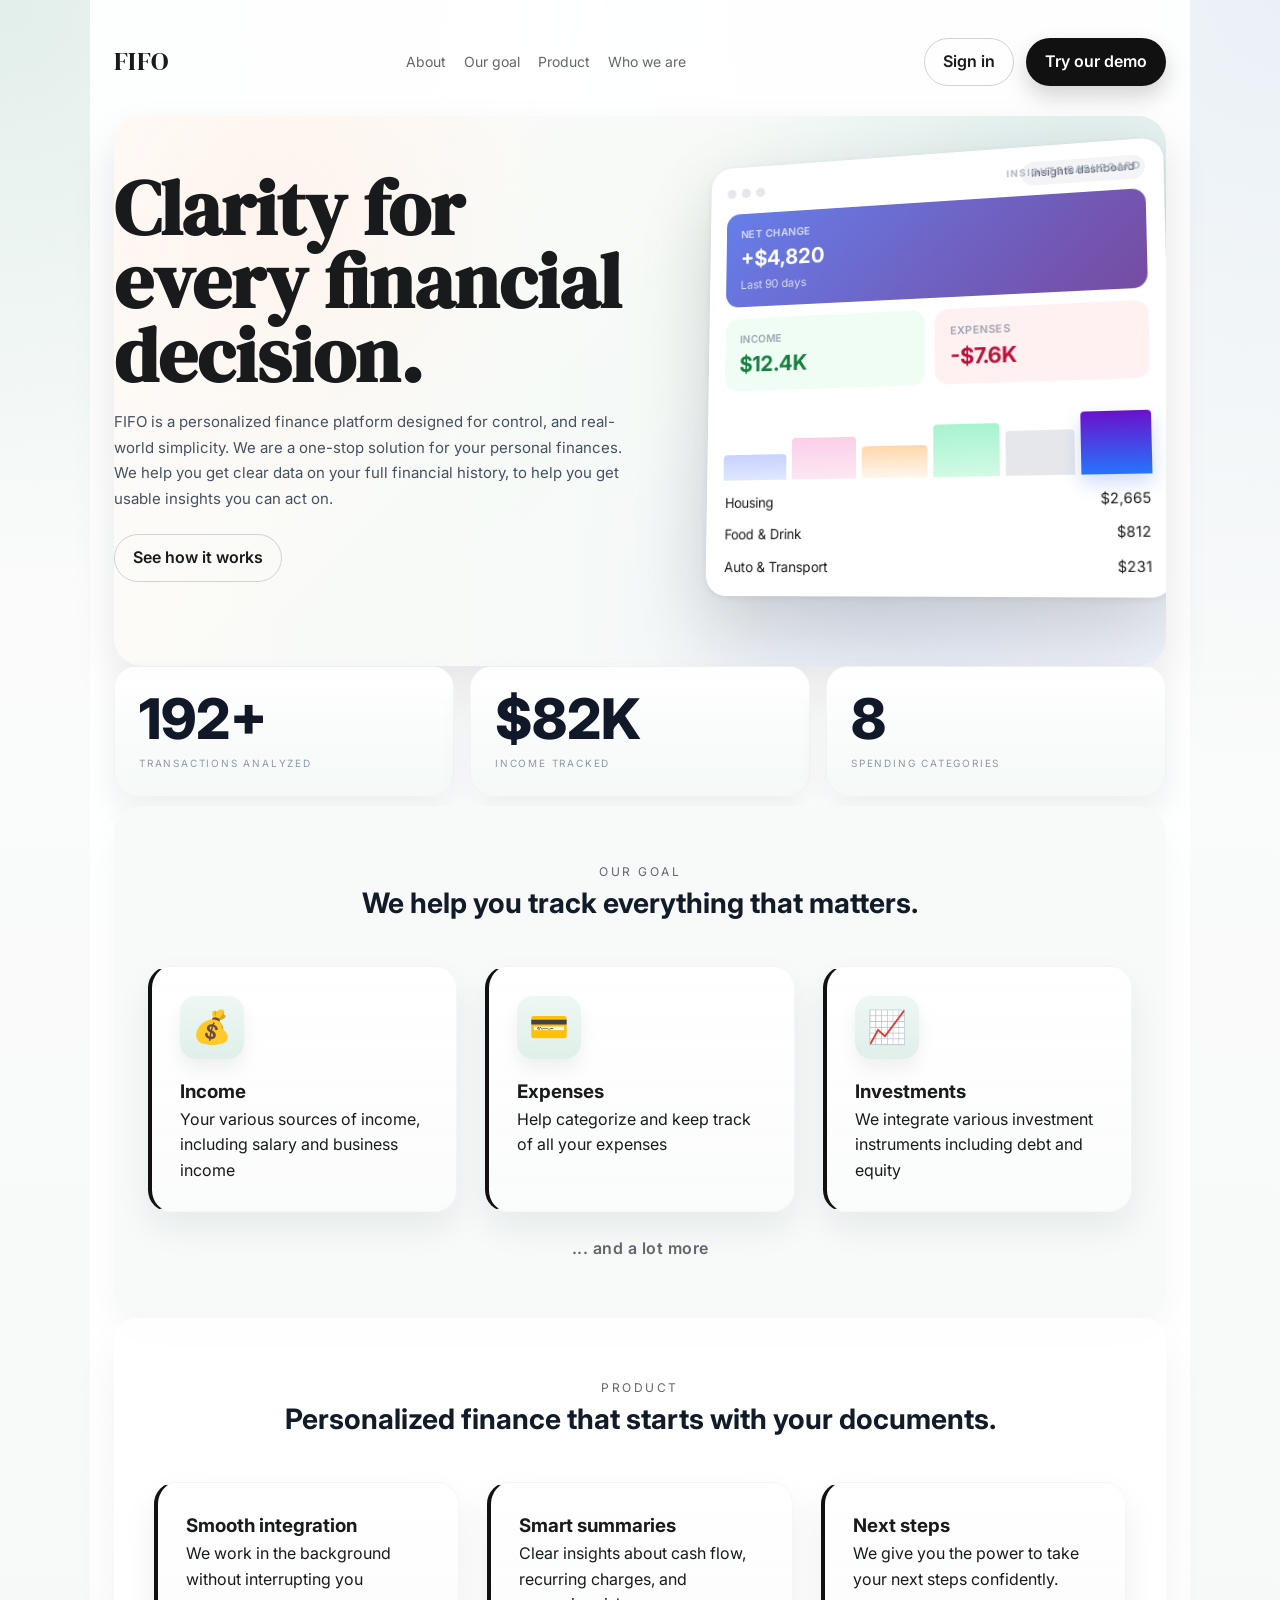
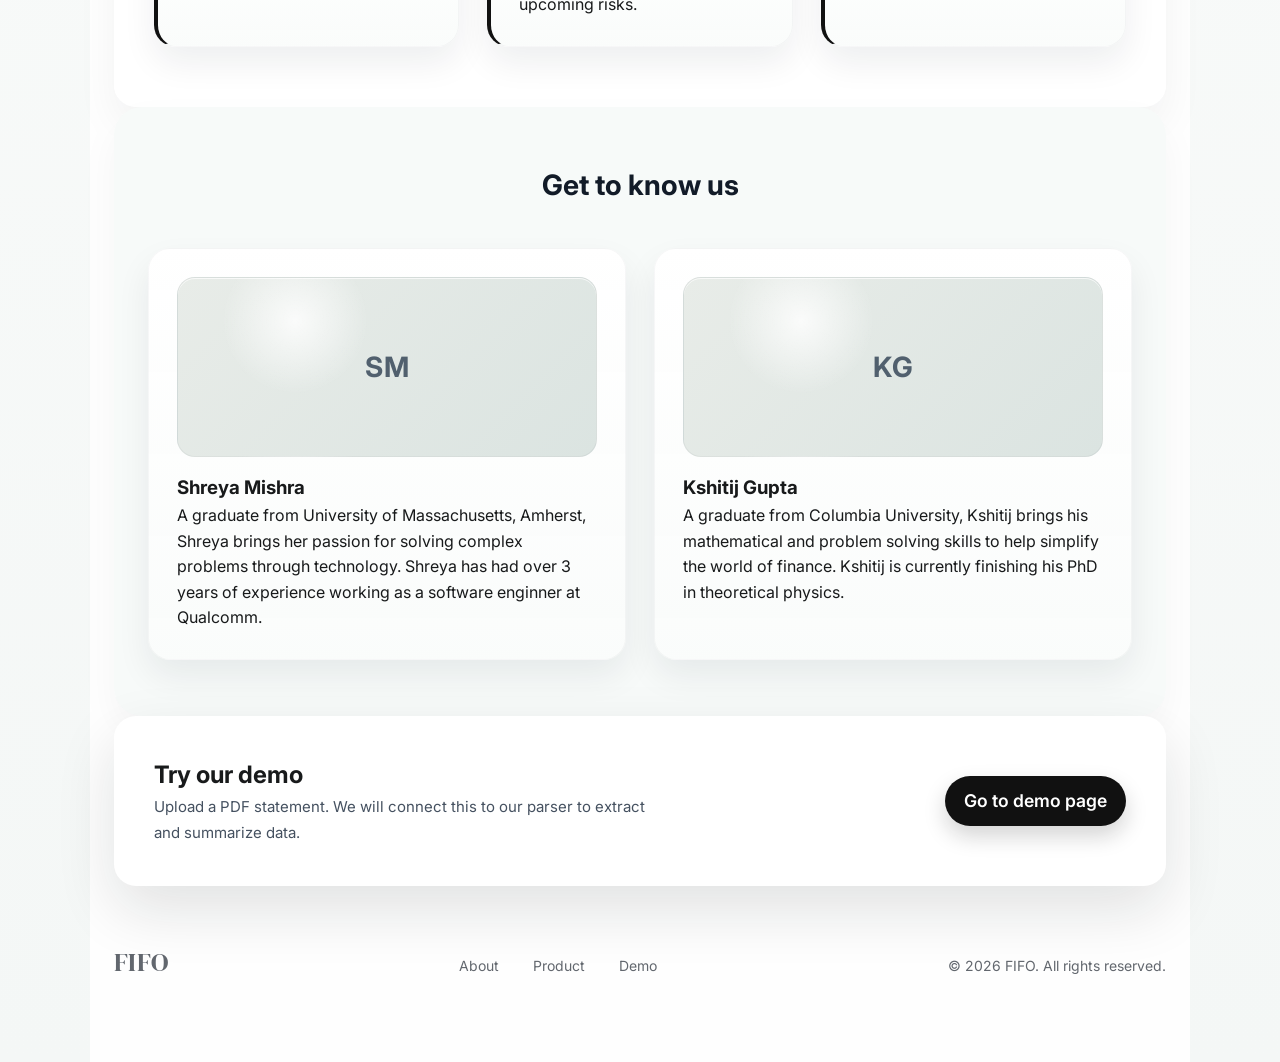
==== commit 678b1109: "Refine account pages and password management" ====
--- a/website/about.html
+++ b/website/about.html
@@ -18,6 +18,7 @@
           <a href="#who">Who we are</a>
         </nav>
         <div class="nav-cta">
+          <a class="ghost" id="signInLink" href="demo.html">Sign in</a>
           <a class="primary" href="demo.html">Try our demo</a>
         </div>
       </header>
@@ -185,8 +186,28 @@
         <div class="footer-note">© 2026 FIFO. All rights reserved.</div>
       </footer>
     </div>
+    <a id="profileDock" class="profile-dock" href="myaccounts.html" aria-label="Go to your account" hidden>
+      <span class="profile-dock-icon" aria-hidden="true">
+        <svg viewBox="0 0 24 24" role="presentation">
+          <path d="M12 12c2.76 0 5-2.46 5-5.5S14.76 1 12 1 7 3.46 7 6.5 9.24 12 12 12Zm0 2c-4.42 0-8 2.91-8 6.5 0 .83.67 1.5 1.5 1.5h13c.83 0 1.5-.67 1.5-1.5 0-3.59-3.58-6.5-8-6.5Z"/>
+        </svg>
+      </span>
+      <span class="profile-dock-label">My account</span>
+    </a>
     <script>
       (() => {
+        const AUTH_TOKEN_KEY = "fifoAuthToken";
+        const hasAuth = !!localStorage.getItem(AUTH_TOKEN_KEY);
+        const signInLink = document.getElementById("signInLink");
+        const profileDock = document.getElementById("profileDock");
+        if (hasAuth) {
+          signInLink.hidden = true;
+          profileDock.hidden = false;
+        } else {
+          signInLink.hidden = false;
+          profileDock.hidden = true;
+        }
+
         const revealNodes = document.querySelectorAll(".reveal-item, .reveal-section");
         const io = new IntersectionObserver((entries) => {
           entries.forEach((entry) => {
--- a/website/styles.css
+++ b/website/styles.css
@@ -21,6 +21,9 @@
   padding: 0;
 }
 
+/* Ensure the HTML hidden attribute always wins even when CSS sets display */
+[hidden] { display: none !important; }
+
 html,
 body {
   font-family: "Inter", system-ui, sans-serif;
@@ -81,6 +84,10 @@
   gap: 12px;
 }
 
+#signInLink[hidden] {
+  display: none !important;
+}
+
 .primary,
 .ghost {
   display: inline-flex;
@@ -102,6 +109,207 @@
   background: transparent;
   color: var(--ink);
   border-color: #cfd3d7;
+}
+
+.profile-dock {
+  position: fixed;
+  left: 22px;
+  bottom: 22px;
+  z-index: 1000;
+  display: inline-flex;
+  align-items: center;
+  gap: 10px;
+  background: rgba(17, 17, 17, 0.94);
+  color: #fff;
+  border-radius: 999px;
+  padding: 12px 16px 12px 12px;
+  box-shadow: 0 14px 30px rgba(17, 17, 17, 0.24);
+}
+
+.profile-dock-icon {
+  width: 34px;
+  height: 34px;
+  border-radius: 50%;
+  display: inline-flex;
+  align-items: center;
+  justify-content: center;
+  background: rgba(255, 255, 255, 0.12);
+}
+
+.profile-dock-icon svg {
+  width: 18px;
+  height: 18px;
+  fill: currentColor;
+}
+
+.profile-dock-label {
+  font-size: 14px;
+  font-weight: 600;
+}
+
+.account-page {
+  padding: 8px 0 40px;
+}
+
+.account-main {
+  display: grid;
+  gap: 22px;
+  max-width: 920px;
+}
+
+.account-hero {
+  display: flex;
+  align-items: flex-start;
+  justify-content: space-between;
+  gap: 24px;
+  padding-bottom: 6px;
+}
+
+.account-hero h1 {
+  font-family: "DM Serif Display", serif;
+  font-size: clamp(2.3rem, 5vw, 4rem);
+  line-height: 1;
+  margin: 10px 0 10px;
+}
+
+.account-stack {
+  display: grid;
+  gap: 14px;
+}
+
+.account-panel {
+  background: #fff;
+  border: 1px solid #e3e9e6;
+  border-radius: 18px;
+  padding: 18px 20px;
+  box-shadow: 0 14px 28px rgba(12, 20, 24, 0.06);
+}
+
+.account-panel-head {
+  display: flex;
+  align-items: center;
+  justify-content: space-between;
+  gap: 14px;
+  margin-bottom: 6px;
+}
+
+.account-panel h2 {
+  font-size: 22px;
+  line-height: 1.1;
+}
+
+.account-panel-note {
+  font-size: 12px;
+  letter-spacing: 0.08em;
+  text-transform: uppercase;
+  color: #70807a;
+}
+
+.account-inline-link {
+  font-size: 13px;
+  font-weight: 700;
+  color: #1f5f55;
+}
+
+.account-info-row {
+  display: flex;
+  justify-content: space-between;
+  align-items: center;
+  gap: 16px;
+  padding: 14px 0;
+  border-top: 1px solid #eef2f0;
+}
+
+.account-label {
+  color: var(--muted);
+  font-size: 14px;
+}
+
+.account-value {
+  font-weight: 600;
+  text-align: right;
+  color: #1d2426;
+}
+
+.account-link-list {
+  display: grid;
+  gap: 8px;
+  margin-top: 12px;
+}
+
+.account-form-grid {
+  display: grid;
+  grid-template-columns: minmax(0, 1fr) minmax(0, 1fr) auto;
+  gap: 10px;
+  align-items: center;
+  margin-top: 10px;
+}
+
+.account-input {
+  margin-bottom: 0;
+}
+
+.account-save-btn {
+  white-space: nowrap;
+}
+
+.account-helper-copy {
+  margin-top: 10px;
+  font-size: 13px;
+  color: #6b7476;
+}
+
+.account-bank-link {
+  display: inline-flex;
+  align-items: center;
+  justify-content: space-between;
+  gap: 12px;
+  padding: 12px 14px;
+  border: 1px solid #dfe7e3;
+  border-radius: 12px;
+  background: #fcfdfc;
+  font-weight: 600;
+}
+
+.account-empty {
+  color: var(--muted);
+  font-size: 14px;
+  padding-top: 4px;
+}
+
+.account-panel-danger {
+  border-color: #efd7d7;
+  background: linear-gradient(180deg, #fffdfd 0%, #fff8f8 100%);
+}
+
+.account-danger-row {
+  display: flex;
+  align-items: center;
+  justify-content: space-between;
+  gap: 18px;
+  padding-top: 10px;
+}
+
+.account-danger-copy {
+  color: #7a3a3a;
+  font-size: 14px;
+  line-height: 1.6;
+  max-width: 560px;
+}
+
+.danger-btn {
+  display: inline-flex;
+  align-items: center;
+  justify-content: center;
+  border: 0;
+  border-radius: 999px;
+  padding: 12px 18px;
+  background: #b42318;
+  color: #fff;
+  font-weight: 700;
+  cursor: pointer;
+  box-shadow: 0 10px 22px rgba(180, 35, 24, 0.18);
+  white-space: nowrap;
 }
 
 .hero {
@@ -358,160 +566,125 @@
   position: relative;
   transform: rotateY(-14deg) rotateX(7deg) rotateZ(-2deg);
   transform-style: preserve-3d;
-  background: linear-gradient(180deg, rgba(255,255,255,1) 0%, rgba(239,247,244,1) 100%);
-  border: 1px solid rgba(17, 17, 17, 0.08);
-  border-radius: 28px;
-  box-shadow: 0 20px 40px rgba(0,0,0,0.08);
+  background: #fff;
+  border-radius: 22px;
+  box-shadow: 0 32px 80px rgba(20,24,28,0.18), 0 2px 8px rgba(20,24,28,0.08);
   overflow: hidden;
-}
-
+  width: 100%;
+  max-width: 480px;
+}
 .hero-preview::before {
   content: "";
   position: absolute;
   inset: 0;
-  background: linear-gradient(135deg, rgba(255,255,255,0.4), transparent 38%);
+  border-radius: 22px;
+  border: 1px solid rgba(255,255,255,0.72);
   pointer-events: none;
-}
-
+  z-index: 2;
+}
 .hero-preview::after {
-  content: "";
+  content: "INSIGHTS DASHBOARD";
   position: absolute;
-  inset: auto 22px -18px 22px;
-  height: 28px;
-  background: radial-gradient(circle, rgba(17,17,17,0.12), transparent 72%);
-  filter: blur(16px);
-  opacity: 0.55;
-  pointer-events: none;
-}
-
+  top: 18px;
+  right: 22px;
+  font-size: 10px;
+  font-weight: 700;
+  letter-spacing: 0.1em;
+  color: #b0b7c3;
+}
 .hero-preview-header {
   display: flex;
   align-items: center;
-  gap: 8px;
-  padding: 14px 18px;
-  border-bottom: 1px solid rgba(15, 23, 42, 0.06);
-  background: rgba(248, 251, 250, 0.9);
-}
-
+  gap: 6px;
+  padding: 16px 18px 10px;
+}
 .hero-preview-dot {
-  width: 9px;
-  height: 9px;
+  width: 10px;
+  height: 10px;
   border-radius: 50%;
-  background: #d6dce0;
-}
-
+  background: #e5e7eb;
+}
 .hero-preview-chip {
   margin-left: auto;
   font-size: 11px;
-  text-transform: uppercase;
-  letter-spacing: 0.16em;
-  color: #5f6c7b;
-}
-
+  font-weight: 600;
+  color: #6b7280;
+  background: #f3f4f6;
+  border-radius: 999px;
+  padding: 3px 10px;
+}
 .hero-preview-body {
-  padding: 18px;
-  display: grid;
-  gap: 14px;
-}
-
+  padding: 0 18px 18px;
+  display: flex;
+  flex-direction: column;
+  gap: 12px;
+}
+.hero-preview-card {
+  background: #f9fafb;
+  border-radius: 14px;
+  padding: 14px 16px;
+  display: flex;
+  flex-direction: column;
+  gap: 4px;
+}
+.hero-preview-card-wide {
+  background: linear-gradient(135deg, #667eea 0%, #764ba2 100%);
+  color: #fff;
+}
 .hero-preview-grid {
   display: grid;
-  grid-template-columns: repeat(2, minmax(0, 1fr));
-  gap: 12px;
-}
-
-.hero-preview-card {
-  display: grid;
-  gap: 4px;
-  padding: 16px;
-  background: linear-gradient(180deg, rgba(255,255,255,0.96), rgba(249,251,255,0.96));
-  border: 1px solid rgba(15, 23, 42, 0.04);
-  border-radius: 18px;
-  box-shadow: 0 12px 24px rgba(15, 23, 42, 0.08);
-}
-
-.hero-preview-grid .hero-preview-card:first-child {
-  background: linear-gradient(180deg, rgba(245, 250, 255, 0.98), rgba(235, 244, 255, 0.96));
-}
-
-.hero-preview-grid .hero-preview-card:last-child {
-  background: linear-gradient(180deg, rgba(255, 247, 245, 0.98), rgba(255, 237, 232, 0.96));
-}
-
-.hero-preview-card-wide {
-  background:
-    radial-gradient(circle at 18% 24%, rgba(255,255,255,0.18), transparent 22%),
-    linear-gradient(135deg, #2e7d72 0%, #5a7be7 52%, #7f56d9 100%);
-  color: #fff;
-  box-shadow: 0 18px 34px rgba(87, 89, 200, 0.22);
-}
-
+  grid-template-columns: 1fr 1fr;
+  gap: 10px;
+}
+.hero-preview-grid .hero-preview-card:first-child { background: #f0fdf4; }
+.hero-preview-grid .hero-preview-card:last-child  { background: #fff1f2; }
 .hero-preview-label {
   font-size: 11px;
+  font-weight: 600;
+  letter-spacing: 0.04em;
   text-transform: uppercase;
-  letter-spacing: 0.16em;
-  color: rgba(75, 85, 99, 0.88);
-}
-
+  color: #9ca3af;
+}
 .hero-preview-card-wide .hero-preview-label,
-.hero-preview-card-wide .hero-preview-sub {
-  color: rgba(255,255,255,0.72);
-}
-
+.hero-preview-card-wide .hero-preview-sub { color: rgba(255,255,255,0.75); }
 .hero-preview-number {
-  font-size: 28px;
-  font-weight: 800;
-  line-height: 1;
-}
-
+  font-size: 22px;
+  font-weight: 700;
+  color: #111827;
+  line-height: 1.2;
+}
+.hero-preview-card-wide .hero-preview-number { color: #fff; }
+.hero-preview-grid .hero-preview-card:first-child .hero-preview-number { color: #15803d; }
+.hero-preview-grid .hero-preview-card:last-child  .hero-preview-number { color: #be123c; }
 .hero-preview-sub {
-  font-size: 13px;
-  color: #5e6a79;
-}
-
+  font-size: 12px;
+  color: #9ca3af;
+}
 .hero-preview-chart {
-  display: grid;
-  grid-template-columns: repeat(6, minmax(0, 1fr));
-  align-items: end;
-  gap: 10px;
-  padding: 14px 16px;
-  height: 160px;
-  background: linear-gradient(180deg, rgba(243, 247, 255, 0.95), rgba(236, 245, 243, 0.92));
-  border-radius: 18px;
-}
-
+  display: flex;
+  align-items: flex-end;
+  gap: 6px;
+  height: 80px;
+  padding: 8px 0 0;
+}
 .hero-bar {
-  border-radius: 14px 14px 8px 8px;
-  height: var(--bar-height);
-  background: linear-gradient(180deg, #8ec5fc 0%, #c2e9fb 100%);
-}
-
-.hero-preview-chart .hero-bar:nth-child(2) {
-  background: linear-gradient(180deg, #a18cd1 0%, #fbc2eb 100%);
-}
-
-.hero-preview-chart .hero-bar:nth-child(3) {
-  background: linear-gradient(180deg, #f6d365 0%, #fda085 100%);
-}
-
-.hero-preview-chart .hero-bar:nth-child(4) {
-  background: linear-gradient(180deg, #84fab0 0%, #8fd3f4 100%);
-}
-
-.hero-preview-chart .hero-bar:nth-child(5) {
-  background: linear-gradient(180deg, #cfd9df 0%, #e2ebf0 100%);
-}
-
+  flex: 1;
+  height: var(--bar-height, 50%);
+  border-radius: 4px 4px 0 0;
+  background: linear-gradient(180deg,#c7d2fe,#e0e7ff);
+}
+.hero-bar:nth-child(2) { background: linear-gradient(180deg,#fbcfe8,#fce7f3); }
+.hero-bar:nth-child(3) { background: linear-gradient(180deg,#fed7aa,#fff7ed); }
+.hero-bar:nth-child(4) { background: linear-gradient(180deg,#a7f3d0,#d1fae5); }
+.hero-bar:nth-child(5) { background: #e5e7eb; }
 .hero-bar-accent {
-  background: linear-gradient(180deg, #6a11cb 0%, #2575fc 100%);
-  box-shadow: 0 8px 18px rgba(58, 103, 230, 0.24);
-}
-
+  background: linear-gradient(180deg,#6a11cb 0%,#2575fc 100%);
+  box-shadow: 0 8px 18px rgba(58,103,230,0.24);
+}
 .hero-preview-list {
   display: grid;
   gap: 10px;
 }
-
 .hero-preview-row {
   display: flex;
   justify-content: space-between;
@@ -630,10 +803,6 @@
   }
 }
 
-.demo-section {
-  margin-top: 80px;
-}
-
 .demo {
   display: flex;
   flex-wrap: wrap;
@@ -697,39 +866,159 @@
 }
 
 .demo-page {
-  display: grid;
-  grid-template-columns: minmax(240px, 1fr) minmax(320px, 2fr);
-  gap: 24px;
-  align-items: start;
-}
-
+  display: block;
+  width: 100%;
+}
+
+/* ── Demo page — atmospheric background (class added to <body>) ─────── */
+body.demo-page {
+  background:
+    radial-gradient(circle at 12% 16%, rgba(255, 218, 200, 0.62), transparent 32%),
+    radial-gradient(circle at 88% 10%, rgba(200, 228, 220, 0.65), transparent 34%),
+    linear-gradient(160deg, #fff9f4 0%, #eef6f2 60%, #edf4f0 100%);
+}
+/* Demo page shell — replaces .page so it never inherits the 1100px cap */
 .demo-shell {
-  padding-top: 36px;
-}
-
-.demo-title {
-  margin-bottom: 18px;
-}
-
-.demo-title .subhead {
-  max-width: 680px;
+  width: 100%;
+  margin: 0;
+  padding: 0;
+  background: transparent;
+  position: relative;
+  z-index: 1;
+  display: flex;
+  flex-direction: column;
+  height: 100vh;
+  overflow: hidden;
+}
+.demo-shell .footer { display: none; }
+
+/* Clean top bar — logo only */
+.demo-topbar {
+  display: flex;
+  align-items: center;
+  padding: 12px 24px;
+  flex-shrink: 0;
+  border-bottom: 1px solid rgba(208, 198, 182, 0.45);
+}
+.demo-topbar .logo {
+  font-size: 22px;
+}
+
+/* Sidebar top row: label + collapse button */
+.sidebar-top-row {
+  display: flex;
+  align-items: center;
+  justify-content: space-between;
+  padding: 16px 20px 10px 20px;
+}
+.sidebar-top-row .sidebar-section-label {
+  padding: 0;
+}
+
+/* Collapse button */
+.sidebar-collapse-btn {
+  background: none;
+  border: none;
+  padding: 4px 6px;
+  cursor: pointer;
+  color: #9ca3af;
+  border-radius: 6px;
+  display: flex;
+  align-items: center;
+  justify-content: center;
+  transition: background 0.12s, color 0.12s, transform 0.2s;
+  flex-shrink: 0;
+}
+.sidebar-collapse-btn:hover {
+  background: rgba(0,0,0,0.06);
+  color: #374151;
+}
+
+/* Collapsed sidebar state */
+.demo-sidebar.is-collapsed {
+  width: 52px;
+  overflow: hidden;
+}
+.demo-sidebar.is-collapsed .sidebar-section-label,
+.demo-sidebar.is-collapsed .sidebar-acct-info,
+.demo-sidebar.is-collapsed .sidebar-sandbox-badge,
+.demo-sidebar.is-collapsed .sidebar-accounts-list .sidebar-acct-meta,
+.demo-sidebar.is-collapsed .sidebar-accounts-list .sidebar-acct-name,
+.demo-sidebar.is-collapsed .sidebar-acct-overflow,
+.demo-sidebar.is-collapsed .upload-cta,
+.demo-sidebar.is-collapsed .connect-status,
+.demo-sidebar.is-collapsed .sidebar-meta,
+.demo-sidebar.is-collapsed .sidebar-connect-label {
+  display: none;
+}
+.demo-sidebar.is-collapsed .sidebar-top-row {
+  justify-content: center;
+  padding: 14px 0 10px;
+}
+.demo-sidebar.is-collapsed .sidebar-account-item {
+  padding: 10px 0;
+  justify-content: center;
+  border-left-width: 2px;
+}
+.demo-sidebar.is-collapsed .sidebar-connect-btn {
+  width: 36px;
+  height: 36px;
+  padding: 0;
+  border-radius: 50%;
+  justify-content: center;
   margin: 0 auto;
-}
-
-.demo-simple {
-  display: grid;
-  justify-items: center;
-  gap: 12px;
-  margin-top: 8px;
-}
-
-.demo-shell.account-view .demo-simple,
-.demo-shell.account-view .demo-title {
-  display: none;
-}
+  gap: 0;
+}
+.demo-sidebar.is-collapsed .sidebar-footer {
+  padding: 12px 0;
+  align-items: center;
+}
+.demo-sidebar {
+  transition: width 0.22s cubic-bezier(0.4, 0, 0.2, 1);
+}
+
+/* Soft organic blobs — fixed so they stay atmospheric as content scrolls */
+body.demo-page::before {
+  content: "";
+  position: fixed;
+  top: -14%;
+  left: -10%;
+  width: 60vw;
+  height: 60vw;
+  border-radius: 50%;
+  background: rgba(255, 200, 170, 0.16);
+  filter: blur(96px);
+  pointer-events: none;
+  z-index: 0;
+}
+body.demo-page::after {
+  content: "";
+  position: fixed;
+  top: 0;
+  right: -12%;
+  width: 54vw;
+  height: 54vw;
+  border-radius: 50%;
+  background: rgba(165, 218, 206, 0.17);
+  filter: blur(90px);
+  pointer-events: none;
+  z-index: 0;
+}
+
+/* ── Demo shell — no box, pure layout container ─────────────────────── */
+.demo-shell {
+  display: flex;
+  flex-direction: column;
+  gap: 0;
+  padding: 0;
+  background: transparent;
+  border-radius: 0;
+  box-shadow: none;
+}
+
 
 .results {
-  margin-top: 18px;
+  margin-top: 4px;
   display: grid;
   gap: 16px;
 }
@@ -882,6 +1171,20 @@
   word-break: break-all;
 }
 
+/* Pending (no-date) transaction rows */
+.txn-date-pending {
+  display: inline-block;
+  font-size: 0.75rem;
+  font-weight: 400;
+  font-style: italic;
+  color: #9ca3af;
+  white-space: nowrap;
+}
+.txn-row.txn-pending td {
+  color: #9ca3af;
+  font-style: italic;
+}
+
 .results-table-wrap {
   border: 1px solid #d8dee3;
   border-radius: 14px;
@@ -923,36 +1226,6 @@
   transform: translateY(4px);
 }
 
-.demo-panel {
-  background: var(--card);
-  border-radius: var(--radius);
-  padding: 24px;
-  box-shadow: 0 14px 36px rgba(18, 22, 25, 0.08);
-  display: grid;
-  gap: 12px;
-}
-
-.demo-upload-focus {
-  border: 2px solid #bfe2da;
-  background: linear-gradient(180deg, #f6fcfa 0%, #ffffff 100%);
-}
-
-.demo-step {
-  text-transform: uppercase;
-  letter-spacing: 1.5px;
-  font-size: 12px;
-  color: var(--accent);
-  font-weight: 700;
-}
-
-.demo-panel-title {
-  font-size: 1.35rem;
-  line-height: 1.3;
-}
-
-.demo-help {
-  color: var(--muted);
-}
 
 .demo-meta {
   color: var(--muted);
@@ -964,18 +1237,45 @@
   color: #fff;
   border-color: var(--accent);
   border-style: solid;
-  box-shadow: 0 14px 30px rgba(31, 95, 85, 0.28);
+  box-shadow: 0 14px 28px rgba(17, 17, 17, 0.14);
   transition: transform 120ms ease, box-shadow 120ms ease;
+  padding: 14px 28px;
+  min-width: 220px;
 }
 
 .upload-cta:hover {
   transform: translateY(-1px);
-  box-shadow: 0 18px 36px rgba(31, 95, 85, 0.34);
+  box-shadow: 0 18px 34px rgba(17, 17, 17, 0.18);
 }
 
 .upload-cta span {
   font-weight: 700;
   letter-spacing: 0.2px;
+}
+
+.upload-cta-secondary {
+  background: transparent;
+  color: #111111;
+  border: 1.5px solid rgba(17, 17, 17, 0.70);
+  box-shadow: none;
+}
+
+.upload-cta-secondary:hover {
+  background: rgba(0, 0, 0, 0.04);
+  border-color: #111111;
+  transform: translateY(-1px) scale(1.01);
+  box-shadow: 0 4px 14px rgba(0, 0, 0, 0.10);
+}
+
+.connect-bank-btn-primary {
+  background: #111111;
+  box-shadow: 0 10px 24px rgba(17, 17, 17, 0.18);
+}
+
+.connect-bank-btn-primary:hover {
+  background: #1a1a1a;
+  box-shadow: 0 14px 30px rgba(17, 17, 17, 0.24);
+  transform: translateY(-2px) scale(1.01);
 }
 
 .upload-cta.is-uploaded {
@@ -999,22 +1299,6 @@
   box-shadow: none;
 }
 
-.demo-preview {
-  background: var(--card);
-  border-radius: var(--radius);
-  padding: 12px;
-  box-shadow: 0 14px 36px rgba(18, 22, 25, 0.08);
-  min-height: 480px;
-}
-
-.demo-preview-label {
-  font-size: 12px;
-  text-transform: uppercase;
-  letter-spacing: 1.5px;
-  color: var(--muted);
-  font-weight: 700;
-  margin: 6px 8px 10px;
-}
 
 .pdf-frame {
   width: 100%;
@@ -1026,28 +1310,91 @@
 }
 
 @media (max-width: 900px) {
+  /* Sidebar collapses to top strip on tablet */
+  .demo-app { flex-direction: column; min-height: unset; }
+  .demo-sidebar {
+    width: 100%;
+    border-right: none;
+    border-bottom: 1px solid rgba(226, 232, 240, 0.8);
+    padding: 12px 0 0;
+    flex-direction: row;
+    flex-wrap: wrap;
+    gap: 0;
+  }
+  .sidebar-section-label { padding: 0 14px 8px; }
+  .sidebar-accounts-list { display: flex; flex-direction: row; flex-wrap: wrap; gap: 4px; padding: 0 12px 10px; flex: 1; }
+  .sidebar-account-item {
+    border-left: none;
+    border-bottom: 2px solid transparent;
+    border-radius: 8px;
+    padding: 6px 10px;
+  }
+  .sidebar-account-item.is-active { border-bottom-color: #22a35a; background: rgba(34,163,90,0.07); }
+  .sidebar-footer { flex-direction: row; align-items: center; gap: 10px; padding: 10px 14px; border-top: none; border-left: 1px solid rgba(226,232,240,0.7); flex-shrink: 0; }
+  .sidebar-connect-btn { width: auto; white-space: nowrap; }
+  .demo-main-pane { padding: 18px 18px 28px; }
+  .demo-acct-header { padding: 18px 18px 0; }
+  .demo-main-tabs { padding: 12px 18px 0; }
+  .overview-lower { grid-template-columns: 1fr; }
+
   .page {
-    overflow-x: auto;
+    padding: 20px 16px 48px;
+    overflow-x: hidden;
   }
 
   .nav {
-    flex-wrap: nowrap;
+    flex-wrap: wrap;
     align-items: center;
+    justify-content: center;
+    gap: 14px;
   }
 
   .nav-links {
-    flex-wrap: nowrap;
-    overflow-x: auto;
-    white-space: nowrap;
+    order: 3;
+    width: 100%;
+    justify-content: center;
+    flex-wrap: wrap;
+    overflow: visible;
+    white-space: normal;
+    row-gap: 8px;
   }
 
   .hero,
   .hero-split {
     grid-template-columns: 1fr;
+    gap: 28px;
   }
 
   .hero-visual {
     order: -1;
+  }
+
+  .hero {
+    padding: 26px 20px 32px;
+  }
+
+  .section-soft,
+  .glass,
+  .cta {
+    padding: 32px 22px;
+  }
+
+  .hero-copy h1 {
+    font-size: clamp(2.8rem, 12vw, 4.4rem);
+  }
+
+  .hero-split {
+    display: block;
+  }
+
+  .hero-split > h1,
+  .hero-split > p {
+    grid-column: auto;
+    margin: 0;
+  }
+
+  .hero-split > p {
+    margin-top: 16px;
   }
 
   .cta {
@@ -1065,8 +1412,9 @@
   }
 
   .pillars,
-  .product-grid {
-    grid-template-columns: repeat(3, minmax(220px, 1fr));
+  .product-grid,
+  .team-grid {
+    grid-template-columns: 1fr;
   }
 
   .stats-bar,
@@ -1075,55 +1423,477 @@
   .insights-chart-grid {
     grid-template-columns: 1fr;
   }
+
+  .demo-shell {
+    padding: 48px 0 40px;
+    gap: 40px;
+  }
+
+  .demo-actions-panel {
+    max-width: 620px;
+    padding: 26px 22px;
+    margin: 0;
+  }
+
+  .demo-actions-header {
+    gap: 14px;
+    margin-bottom: 18px;
+  }
+
+  .results-summary,
+  .category-summary {
+    grid-template-columns: repeat(2, minmax(0, 1fr));
+  }
+
+  .acct-group-cards {
+    gap: 8px;
+  }
+
+  .results-table {
+    min-width: 560px;
+  }
+
+  .account-main {
+    max-width: none;
+  }
+
+  .account-hero {
+    flex-direction: column;
+    align-items: flex-start;
+  }
+
+  .account-panel-head,
+  .account-danger-row,
+  .account-info-row {
+    flex-direction: column;
+    align-items: flex-start;
+  }
+
+  .account-form-grid {
+    grid-template-columns: 1fr;
+  }
+
+  .account-value {
+    text-align: left;
+  }
+
+  .account-bank-link {
+    width: 100%;
+  }
 }
 
 @media (max-width: 600px) {
+  .page {
+    padding: 16px 12px 36px;
+  }
+
+  .nav {
+    padding: 8px 0 20px;
+  }
+
   .nav-cta,
   .hero-cta {
-    flex-direction: row;
-    width: auto;
-    white-space: nowrap;
+    flex-direction: column;
+    width: 100%;
+    white-space: normal;
   }
 
   .primary,
   .ghost {
-    width: auto;
+    width: 100%;
     text-align: center;
   }
 
+  .demo-title {
+    margin-bottom: 10px;
+  }
+
+  .demo-title h2 {
+    font-size: clamp(2rem, 10vw, 2.8rem);
+    line-height: 1.04;
+  }
+
+  .demo-simple {
+    gap: 10px;
+    margin-top: 4px;
+    justify-items: start;
+  }
+
+  .demo-actions-panel {
+    max-width: none;
+    padding: 28px 20px 22px 24px;
+    border-radius: 22px;
+    margin: 0;
+  }
+  .demo-actions-panel .connect-bank-btn,
+  .demo-actions-panel .upload-cta {
+    width: auto;          /* fight the global mobile full-width rule */
+    min-width: 0;
+    justify-content: flex-start;
+  }
+
+  .demo-actions-header {
+    grid-template-columns: auto 1fr;
+    justify-items: start;
+    text-align: left;
+    gap: 12px;
+    margin-bottom: 18px;
+  }
+
+  .demo-actions-title {
+    font-size: 1.22rem;
+  }
+
+  .demo-actions-sub {
+    font-size: 13px;
+    line-height: 1.55;
+  }
+
+  .upload,
+  .upload-cta,
+  .connect-bank-btn,
+  .add-account-btn {
+    width: 100%;
+    justify-content: center;
+    min-width: 0;
+  }
+
+  .accounts-section {
+    margin-bottom: 24px;
+  }
+
+  .accounts-header {
+    flex-direction: column;
+    align-items: stretch;
+    gap: 10px;
+    margin-bottom: 14px;
+  }
+
+  .accounts-title {
+    text-align: left;
+  }
+
+  .accounts-list {
+    gap: 18px;
+  }
+
+  .acct-group-cards {
+    gap: 8px;
+  }
+
+  .account-card {
+    padding: 12px 14px;
+    gap: 10px;
+  }
+
+  .acct-row-left {
+    min-width: 140px;
+    max-width: 160px;
+  }
+
+  .acct-row-center {
+    display: none; /* hide centre column on very small screens */
+  }
+
+  .acct-balance-display {
+    font-size: 15px;
+  }
+
+  .results {
+    gap: 14px;
+  }
+
+  .results-head h3 {
+    font-size: 1.2rem;
+  }
+
+  .results-summary,
+  .category-summary {
+    grid-template-columns: 1fr;
+    gap: 10px;
+  }
+
+  .result-card {
+    padding: 12px;
+  }
+
+  .result-value,
+  #resultsSummary .result-value,
+  .category-summary .result-value {
+    font-size: 20px;
+  }
+
+  .results-tabs,
+  .period-filter-row,
+  .txn-controls-row,
+  .insights-period-row {
+    flex-wrap: wrap;
+    gap: 8px;
+  }
+  .txn-search-wrap { min-width: 100%; max-width: 100%; }
+
+  .results-tab,
+  .period-btn,
+  .insights-period-btn {
+    flex: 1 1 calc(50% - 8px);
+    text-align: center;
+    justify-content: center;
+  }
+
+  .results-table-wrap {
+    border-radius: 12px;
+  }
+
+  .results-table {
+    min-width: 520px;
+  }
+
+  .results-table th,
+  .results-table td {
+    padding: 9px 10px;
+  }
+
+  .insights-chart-card,
+  .insights-merchants-card,
+  .insights-metric-card,
+  .insights-runway-card,
+  .payment-health-card {
+    padding: 18px 16px;
+    border-radius: 16px;
+  }
+
+  .insights-chart-wrap {
+    height: 200px;
+  }
+
+  .donut-wrap {
+    height: 190px;
+  }
+
+  .insights-merchant-row {
+    gap: 10px;
+  }
+
+  .insights-merchant-bar-wrap {
+    max-width: 90px;
+    min-width: 44px;
+  }
+
+  .hero {
+    padding: 22px 16px 24px;
+    border-radius: 22px;
+  }
+
+  .section {
+    padding: 28px 0;
+  }
+
+  .section-soft,
+  .glass,
+  .cta {
+    padding: 24px 16px;
+    border-radius: 22px;
+  }
+
+  .hero-copy h1 {
+    font-size: clamp(2.4rem, 14vw, 3.5rem);
+    line-height: 0.98;
+  }
+
+  .subhead {
+    font-size: 14px;
+    line-height: 1.65;
+  }
+
+  .stats-bar {
+    grid-template-columns: 1fr;
+  }
+
+  .stats-bar-card {
+    padding: 20px 18px;
+  }
+
+  .stats-bar-value {
+    font-size: clamp(34px, 12vw, 44px);
+  }
+
+  /* Flatten the 3D dashboard mockup on mobile — it clips on small screens */
   .hero-preview {
     transform: none;
-  }
-
-  .stats-bar {
+    max-width: 100%;
+    border-radius: 16px;
+  }
+  /* Hide the ::after "INSIGHTS DASHBOARD" label — the chip already shows it */
+  .hero-preview::after { display: none; }
+  .hero-visual {
+    display: flex;
+    justify-content: center;
+  }
+  .hero-preview-number { font-size: 18px; }
+  .hero-preview-chart  { height: 60px; }
+
+  .pillar,
+  .product-card,
+  .team-card {
+    padding: 22px 18px;
+  }
+
+  .pillar-icon {
+    width: 56px;
+    height: 56px;
+    font-size: 28px;
+  }
+
+  .headshot {
+    height: 140px;
+  }
+
+  .footer {
     grid-template-columns: 1fr;
+    justify-items: center;
+    text-align: center;
+    gap: 10px;
+    padding: 36px 0 18px;
+  }
+
+  .footer-links {
+    justify-self: center;
+    justify-content: center;
+    align-items: center;
+    flex-wrap: wrap;
+    gap: 14px 22px;
+  }
+
+  .footer .logo,
+  .footer-note {
+    justify-self: center;
+    text-align: center;
+  }
+
+  .footer-note {
+    white-space: normal;
+    line-height: 1.4;
+    max-width: 260px;
   }
 }
 
 
 /* Connect Bank section */
 .connect-bank-divider {
-  text-align: center;
-  color: #999;
-  font-size: 13px;
-  margin: 16px 0 12px;
+  text-align: left;
+  color: #c0c8d0;        /* very faint — divider should whisper, not shout */
+  font-size: 11px;
+  font-weight: 400;
+  letter-spacing: 0.02em;
+  text-transform: none;  /* not all-caps — lighter feel */
+  margin: 2px 0;
 }
 .connect-bank-section {
-  text-align: center;
+  text-align: left;
+  width: 100%;
 }
 .connect-bank-btn {
   background: #111111;
   color: #fff;
   border: none;
-  padding: 10px 22px;
-  border-radius: 6px;
+  padding: 14px 28px;
+  border-radius: 999px;
   cursor: pointer;
+  font-size: 16px;
+  font-weight: 700;
+  transition: opacity 0.15s, transform 0.15s, box-shadow 0.15s;
+  min-width: 280px;
+  box-shadow: 0 14px 28px rgba(17, 17, 17, 0.14);
+}
+.connect-bank-btn:hover { opacity: 0.94; transform: translateY(-1px); }
+.connect-bank-btn:disabled { opacity: 0.5; cursor: not-allowed; }
+
+.demo-auth-bar {
+  display: flex;
+  align-items: center;
+  gap: 12px;
+}
+
+.demo-auth-account {
+  width: 42px;
+  height: 42px;
+  border-radius: 50%;
+  display: inline-flex;
+  align-items: center;
+  justify-content: center;
+  border: 1px solid #c7d7d1;
+  background: #fff;
+  color: #1f5f55;
+}
+
+.demo-auth-account svg {
+  width: 18px;
+  height: 18px;
+  fill: currentColor;
+}
+
+.demo-auth-logout {
+  border: 1px solid #c7d7d1;
+  background: #fff;
+  color: #1f5f55;
+  border-radius: 999px;
+  padding: 10px 14px;
+  font-weight: 600;
+  cursor: pointer;
+}
+
+.auth-gate {
+  position: fixed;
+  inset: 0;
+  z-index: 1200;
+  display: flex;
+  justify-content: center;
+  align-items: center;
+  padding: 24px 16px;
+  background: rgba(20, 31, 28, 0.48);
+  backdrop-filter: blur(2px);
+}
+
+.auth-gate-card {
+  width: min(460px, 100%);
+  background: #fff;
+  border: 1px solid #e7ece9;
+  border-radius: 20px;
+  padding: 28px;
+  box-shadow: 0 20px 45px rgba(24, 40, 36, 0.08);
+}
+
+.auth-gate-card h2 {
+  margin: 0 0 8px;
+  font-size: 32px;
+}
+
+.auth-gate-copy {
+  margin: 0 0 18px;
+  color: #5f6f69;
+}
+
+.auth-input {
+  width: 100%;
+  border: 1px solid #d9e5e0;
+  border-radius: 12px;
+  padding: 14px 16px;
+  font-size: 15px;
+  margin-bottom: 12px;
+}
+
+.auth-gate-actions {
+  display: flex;
+  gap: 10px;
+  margin-top: 10px;
+}
+
+.auth-status {
+  min-height: 20px;
+  margin: 14px 0 0;
+  color: #8a2f2f;
   font-size: 14px;
-  font-weight: 600;
-  transition: opacity 0.15s;
-}
-.connect-bank-btn:hover { opacity: 0.88; }
-.connect-bank-btn:disabled { opacity: 0.5; cursor: not-allowed; }
+}
 .connect-status {
   font-size: 13px;
   color: #555;
@@ -1361,7 +2131,74 @@
 .period-btn:hover { background: #f3f4f6; border-color: #111111; color: #111111; }
 .period-btn.is-active { background: #111111; border-color: #111111; color: #fff; }
 
-/* Period filter row above transaction table */
+/* ── Transaction controls row (period pills + search) ─────────────── */
+.txn-controls-row {
+  display: flex;
+  align-items: center;
+  justify-content: space-between;
+  gap: 12px;
+  margin: 12px 0 8px;
+  flex-wrap: wrap;
+}
+.period-filter-pills {
+  display: flex;
+  flex-wrap: wrap;
+  gap: 6px;
+  flex-shrink: 0;
+}
+
+/* Search box */
+.txn-search-wrap {
+  display: flex;
+  align-items: center;
+  gap: 7px;
+  background: #fff;
+  border: 1.5px solid #dce8e0;
+  border-radius: 8px;
+  padding: 5px 10px 5px 9px;
+  min-width: 220px;
+  max-width: 300px;
+  transition: border-color 0.15s, box-shadow 0.15s;
+}
+.txn-search-wrap:focus-within {
+  border-color: #1f5f55;
+  box-shadow: 0 0 0 3px rgba(31,95,85,0.08);
+}
+.txn-search-icon { color: #9ca3af; flex-shrink: 0; }
+.txn-search-input {
+  flex: 1;
+  border: none;
+  outline: none;
+  background: transparent;
+  font-size: 13px;
+  color: #111c2b;
+  font-family: inherit;
+  min-width: 0;
+}
+.txn-search-input::placeholder { color: #b0b8c1; }
+.txn-search-clear {
+  background: none;
+  border: none;
+  cursor: pointer;
+  color: #9ca3af;
+  font-size: 11px;
+  padding: 0 2px;
+  line-height: 1;
+  flex-shrink: 0;
+  transition: color 0.1s;
+}
+.txn-search-clear:hover { color: #374151; }
+
+/* No results message */
+.txn-search-no-results {
+  text-align: center;
+  padding: 32px 0 16px;
+  font-size: 14px;
+  color: #9ca3af;
+}
+.txn-search-no-results span { color: #374151; font-weight: 600; }
+
+/* Legacy period-filter-row alias (keep for any existing refs) */
 .period-filter-row {
   display: flex;
   flex-wrap: wrap;
@@ -1370,12 +2207,16 @@
 }
 
 /* ── My Accounts section ─────────────────────────────────────────── */
-.accounts-section { margin-bottom: 32px; }
+.accounts-section {
+  margin-bottom: 0;
+  display: grid;
+  gap: 16px;
+}
 .accounts-header {
   display: flex;
   align-items: center;
   justify-content: space-between;
-  margin-bottom: 18px;
+  margin-bottom: 0;
 }
 .accounts-title {
   font-size: 11px;
@@ -1410,66 +2251,102 @@
   color: #c4c9d0;
 }
 .acct-group-cards {
-  display: grid;
-  grid-template-columns: repeat(auto-fill, minmax(260px, 320px));
-  gap: 18px;
-  justify-content: start;
-}
-
-/* ── Account card ─────────────────────────────────────────────────── */
+  display: flex;
+  flex-direction: column;
+  gap: 8px;
+}
+
+/* ── Account card — horizontal row ──────────────────────────────────── */
 .account-card {
-  background: linear-gradient(180deg, rgba(254, 255, 254, 1) 0%, rgba(248, 251, 249, 1) 100%);
-  border-radius: 20px;
-  padding: 22px 22px 18px;
+  background: #ffffff;
+  border-radius: 12px;
+  padding: 18px 24px;
   cursor: pointer;
   position: relative;
   display: flex;
+  align-items: center;
+  gap: 20px;
+  min-height: 112px;
+  box-shadow: 0 1px 4px rgba(15, 23, 42, 0.06), 0 0 0 1px rgba(226, 232, 240, 0.7);
+  border-left: 3px solid transparent;
+  transition: box-shadow 160ms ease, border-color 160ms ease, background 160ms ease;
+}
+.account-card:hover {
+  box-shadow: 0 4px 16px rgba(15, 23, 42, 0.09), 0 0 0 1px rgba(200, 215, 228, 0.8);
+  background: #fafcfb;
+}
+.account-card.is-active {
+  border-left-color: #22a35a;
+  background: #f8fdfb;
+  box-shadow: 0 2px 12px rgba(31, 95, 85, 0.10), 0 0 0 1px rgba(31, 95, 85, 0.12);
+}
+.account-card.acct-pending { opacity: 0.92; }
+.account-card.acct-pending { border-left-color: #f59e0b; }
+.account-card.acct-disconnected {
+  border-left-color: #cbd5e1;
+  opacity: 0.82;
+}
+
+/* Left column: logo + name + status */
+.acct-row-left {
+  display: flex;
+  align-items: center;
+  gap: 12px;
+  flex-shrink: 0;
+  min-width: 200px;
+  max-width: 240px;
+}
+.acct-row-identity {
+  display: flex;
   flex-direction: column;
-  min-height: 206px;
-  box-shadow: 0 12px 24px rgba(15, 23, 42, 0.07), 0 3px 8px rgba(15, 23, 42, 0.045);
-  border: 1px solid rgba(226, 232, 240, 0.6);
-  transition: transform 180ms ease, box-shadow 180ms ease, background 180ms ease;
-}
-.account-card:hover {
-  transform: translateY(-4px);
-  box-shadow: 0 16px 30px rgba(15, 23, 42, 0.085), 0 5px 12px rgba(15, 23, 42, 0.05);
-}
-.account-card.is-active {
-  background: linear-gradient(180deg, rgba(244, 250, 246, 1) 0%, rgba(235, 245, 239, 1) 100%);
-  box-shadow: 0 18px 34px rgba(26, 107, 60, 0.13), 0 6px 14px rgba(15, 23, 42, 0.05);
-  border-left: 3px solid rgba(26, 107, 60, 0.58);
-  transform: translateY(-2px);
-}
-.account-card.acct-pending { opacity: 0.92; }
-.account-card.acct-disconnected {
-  background: linear-gradient(180deg, rgba(250, 251, 252, 1) 0%, rgba(245, 247, 249, 1) 100%);
-  box-shadow: 0 11px 22px rgba(15, 23, 42, 0.055), 0 3px 8px rgba(15, 23, 42, 0.035);
-  border-color: rgba(226, 232, 240, 0.72);
-  opacity: 0.98;
-}
-
-/* Card header: bank logo + overflow */
-.acct-card-header {
-  display: flex;
-  align-items: flex-start;
-  justify-content: space-between;
-  margin-bottom: 14px;
-}
-
-/* Bank logo container — shows real logo, falls back to initials */
+  gap: 4px;
+  min-width: 0;
+}
+
+/* Centre column: tx count + synced */
+.acct-row-center {
+  flex: 1;
+  display: flex;
+  flex-direction: column;
+  gap: 3px;
+  min-width: 0;
+}
+.acct-tx-count {
+  font-size: 13px;
+  font-weight: 600;
+  color: #374151;
+}
+.acct-row-synced {
+  font-size: 12px;
+  color: #9ca3af;
+  font-weight: 400;
+}
+
+/* Right column: balance */
+.acct-row-right {
+  display: flex;
+  flex-direction: column;
+  align-items: flex-end;
+  gap: 2px;
+  flex-shrink: 0;
+  min-width: 110px;
+}
+
+/* Bank logo container */
 .acct-bank-logo {
-  width: 52px;
-  height: 52px;
-  border-radius: 14px;
+  width: 40px;
+  height: 40px;
+  border-radius: 10px;
   background: rgba(255,255,255,0.98);
   display: flex;
   align-items: center;
   justify-content: center;
   overflow: hidden;
   flex-shrink: 0;
-  padding: 8px;
+  padding: 6px;
   box-sizing: border-box;
-  box-shadow: 0 2px 6px rgba(15, 23, 42, 0.04);
+  box-shadow: 0 1px 4px rgba(15, 23, 42, 0.08);
+  border: 1px solid rgba(226, 232, 240, 0.7);
 }
 .acct-bank-logo img,
 .acct-bank-logo .acct-bank-logo-img {
@@ -1484,94 +2361,36 @@
   display: flex;
   align-items: center;
   justify-content: center;
-  font-size: 11px;
+  font-size: 10px;
   font-weight: 800;
   letter-spacing: 0.03em;
-  border-radius: 14px;
-}
-
-/* Identity */
-.acct-card-identity {
-  display: flex;
-  flex-direction: column;
-  gap: 3px;
-  margin-bottom: 12px;
-}
+  border-radius: 8px;
+}
+
+/* Name + hint */
 .acct-name {
-  font-size: 16px;
+  font-size: 14px;
   font-weight: 650;
   color: #111c2b;
   line-height: 1.25;
-}
-.acct-card-hint { font-size: 12px; color: #5c6878; line-height: 1.2; }
-
-/* Balance — the visual hero of the card */
-.acct-card-balance-wrap {
-  flex: 1;
-  display: flex;
-  flex-direction: column;
-  justify-content: flex-end;
-  gap: 5px;
-  margin-bottom: 14px;
-}
-.acct-balance-display {
-  font-size: 34px;
-  font-weight: 750;
-  color: #06101d;
-  cursor: pointer;
-  display: flex;
-  align-items: center;
-  gap: 5px;
-  letter-spacing: -0.05em;
-  line-height: 1.02;
   white-space: nowrap;
-}
-.acct-balance-display.acct-balance-empty { font-size: 14px; font-weight: 500; letter-spacing: 0; }
-.acct-balance-empty-text { color: #738093; }
-.acct-balance-pencil { font-size: 11px; color: #c0c6cb; opacity: 0; transition: opacity 0.15s; }
-.acct-balance-display:hover .acct-balance-pencil { opacity: 1; }
-.acct-card-balance-label {
-  font-size: 11px;
-  font-weight: 700;
-  text-transform: uppercase;
-  letter-spacing: 0.09em;
-  color: #667286;
-}
-.acct-balance-input {
-  font-size: 16px;
-  font-weight: 600;
-  color: #111;
-  border: 1.5px solid #1a6b3c;
-  border-radius: 8px;
-  padding: 4px 10px;
-  width: 120px;
-  outline: none;
-  font-family: inherit;
-}
-
-/* Footer row: status badge + last synced */
-.acct-card-footer-row {
-  display: flex;
-  align-items: center;
-  justify-content: flex-start;
-  min-height: 24px;
-}
-.acct-card-footer-meta {
-  display: flex;
-  align-items: center;
-  gap: 8px;
-  width: 100%;
-}
+  overflow: hidden;
+  text-overflow: ellipsis;
+}
+.acct-card-hint { font-size: 11px; color: #7a8799; line-height: 1.2; }
+
+/* Status badge */
 .acct-status-badge {
   display: inline-flex;
   align-items: center;
   gap: 5px;
-  padding: 4px 10px;
+  padding: 3px 8px;
   border-radius: 999px;
   font-size: 11px;
   font-weight: 650;
   letter-spacing: 0.01em;
   white-space: nowrap;
+  align-self: flex-start;
 }
 .acct-status-dot-sm {
   width: 5px;
@@ -1597,45 +2416,50 @@
   border: 1px solid rgba(100, 116, 139, 0.12);
 }
 .status-disconnected .acct-status-dot-sm { background: #94a3b8; }
-.acct-card-synced {
-  font-size: 12px;
-  color: #5f6c80;
-  font-weight: 500;
-  text-align: left;
-  margin-left: auto;
-}
-
-.acct-card-action-row {
-  margin-top: 10px;
-  display: flex;
-  justify-content: flex-start;
-}
-
-.acct-secondary-action {
-  border: 1px solid #cfd9d2;
-  background: rgba(255,255,255,0.96);
-  color: #1f3a2b;
-  border-radius: 999px;
-  padding: 7px 13px;
-  font-size: 12px;
-  font-weight: 650;
+
+/* Balance */
+.acct-balance-display {
+  font-size: 18px;
+  font-weight: 700;
+  color: #06101d;
   cursor: pointer;
-  transition: background 140ms ease, border-color 140ms ease, transform 140ms ease, box-shadow 140ms ease;
-}
-
-.account-card.acct-disconnected .acct-card-identity {
-  margin-bottom: 10px;
-}
-
-.account-card.acct-disconnected .acct-card-balance-wrap {
-  margin-bottom: 10px;
-}
-
-.acct-secondary-action:hover {
-  background: #f5f5f5;
-  border-color: #d1d5db;
-  transform: translateY(-1px);
-  box-shadow: 0 8px 18px rgba(15, 23, 42, 0.05);
+  display: flex;
+  align-items: center;
+  gap: 4px;
+  letter-spacing: -0.02em;
+  line-height: 1.1;
+  white-space: nowrap;
+}
+.acct-balance-display.acct-balance-empty { font-size: 12px; font-weight: 500; letter-spacing: 0; }
+.acct-balance-empty-text { color: #b0b8c4; }
+.acct-balance-pencil { font-size: 10px; color: #c0c6cb; opacity: 0; transition: opacity 0.15s; }
+.acct-balance-display:hover .acct-balance-pencil { opacity: 1; }
+.acct-card-balance-label {
+  font-size: 10px;
+  font-weight: 600;
+  text-transform: uppercase;
+  letter-spacing: 0.09em;
+  color: #9ca3af;
+}
+.acct-balance-input {
+  font-size: 14px;
+  font-weight: 600;
+  color: #111;
+  border: 1.5px solid #1a6b3c;
+  border-radius: 8px;
+  padding: 3px 8px;
+  width: 110px;
+  outline: none;
+  font-family: inherit;
+  text-align: right;
+}
+
+/* Credit card balance gradient */
+.account-card.acct-credit .acct-balance-display:not(.acct-balance-empty) {
+  background: linear-gradient(135deg, #6b9eff 0%, #818cf8 100%);
+  -webkit-background-clip: text;
+  -webkit-text-fill-color: transparent;
+  background-clip: text;
 }
 
 /* Toggle switch */
@@ -1738,6 +2562,770 @@
   border-top: 1px solid #f3f4f6;
 }
 
+/* ═══════════════════════════════════════════════════════════════════
+   DEMO APP SHELL — sidebar + main two-column layout
+   ═══════════════════════════════════════════════════════════════════ */
+
+
+/* App shell: sidebar + main in a row */
+.demo-app-main {
+  flex: 1;
+  display: flex;
+  flex-direction: column;
+  padding: 0 20px 20px;
+  min-height: 0;
+}
+
+.demo-app {
+  display: flex;
+  align-items: stretch;
+  flex: 1;
+  min-height: 0;
+  width: 100%;
+  overflow: hidden;          /* scroll happens inside .demo-main, not here */
+  border: 1px solid rgba(208, 198, 182, 0.72);
+  border-radius: 20px;
+  background: rgba(255, 253, 249, 0.96);
+  box-shadow: 0 8px 32px rgba(31, 41, 55, 0.08);
+}
+
+/* ── Left sidebar ─────────────────────────────────────────────────── */
+.demo-sidebar {
+  width: 260px;
+  flex-shrink: 0;
+  background: linear-gradient(180deg, rgba(247, 241, 232, 0.96), rgba(244, 240, 232, 0.9));
+  border-right: 1px solid rgba(208, 198, 182, 0.72);
+  display: flex;
+  flex-direction: column;
+  padding: 20px 0 0;
+  height: 100%;
+  overflow: hidden;
+}
+
+.sidebar-section-label {
+  font-size: 11px;
+  font-weight: 700;
+  letter-spacing: 0.12em;
+  text-transform: uppercase;
+  color: #8f8a80;
+  padding: 0;
+}
+
+.sidebar-accounts-list {
+  flex: 1;
+  overflow-y: auto;
+}
+
+.sidebar-no-accounts {
+  font-size: 12px;
+  color: #c4c9d0;
+  padding: 4px 16px;
+}
+
+.sidebar-account-item {
+  display: flex;
+  align-items: center;
+  gap: 10px;
+  padding: 14px 12px 14px 28px;
+  cursor: pointer;
+  border-left: 3px solid transparent;
+  transition: background 0.12s, border-color 0.12s;
+  position: relative;
+}
+.sidebar-account-item:hover { background: rgba(255, 255, 255, 0.48); }
+.sidebar-account-item.is-active {
+  background: rgba(255, 255, 255, 0.88);
+  border-left-color: #46b487;
+}
+
+.sidebar-acct-dot {
+  width: 8px;
+  height: 8px;
+  border-radius: 50%;
+  flex-shrink: 0;
+}
+
+.sidebar-acct-info {
+  display: flex;
+  flex-direction: column;
+  gap: 2px;
+  min-width: 0;
+  flex: 1;
+}
+.sidebar-acct-name {
+  font-size: 16px;
+  font-weight: 600;
+  color: #111c2b;
+  white-space: nowrap;
+  overflow: hidden;
+  text-overflow: ellipsis;
+}
+.sidebar-acct-meta {
+  font-size: 13px;
+  color: #7c8797;
+  white-space: nowrap;
+  overflow: hidden;
+  text-overflow: ellipsis;
+}
+
+.sidebar-sandbox-badge {
+  font-size: 10px;
+  font-weight: 700;
+  letter-spacing: 0.04em;
+  text-transform: uppercase;
+  color: #6366f1;
+  background: rgba(99, 102, 241, 0.08);
+  border: 1px solid rgba(99, 102, 241, 0.14);
+  border-radius: 4px;
+  padding: 2px 5px;
+  flex-shrink: 0;
+}
+
+/* ── Re-auth / session expired indicators ─────────────────────────── */
+.sidebar-reauth-badge {
+  width: 18px;
+  height: 18px;
+  border-radius: 50%;
+  background: #ef4444;
+  color: #fff;
+  font-size: 11px;
+  font-weight: 700;
+  display: flex;
+  align-items: center;
+  justify-content: center;
+  flex-shrink: 0;
+}
+
+.sidebar-account-item.needs-reauth .sidebar-acct-meta {
+  color: #ef4444;
+  font-weight: 500;
+}
+
+@keyframes dot-pulse {
+  0%, 100% { opacity: 1; transform: scale(1); }
+  50%       { opacity: 0.5; transform: scale(1.3); }
+}
+.sidebar-acct-dot.dot-pulse {
+  animation: dot-pulse 1.8s ease-in-out infinite;
+}
+
+/* ── Sidebar account 3-dot overflow ───────────────────────────────── */
+.sidebar-acct-overflow {
+  position: relative;
+  flex-shrink: 0;
+  margin-left: 2px;
+}
+.sidebar-overflow-btn {
+  display: flex;
+  align-items: center;
+  justify-content: center;
+  width: 26px;
+  height: 26px;
+  border-radius: 6px;
+  background: none;
+  border: none;
+  cursor: pointer;
+  color: #9ca3af;
+  opacity: 0;
+  transition: opacity 0.15s, background 0.1s, color 0.1s;
+  padding: 0;
+}
+.sidebar-account-item:hover .sidebar-overflow-btn,
+.sidebar-overflow-btn:focus { opacity: 1; }
+.sidebar-overflow-btn:hover { background: #f3f4f6; color: #374151; }
+.sidebar-acct-overflow:has(.acct-overflow-menu[style*="block"]) .sidebar-overflow-btn { opacity: 1; }
+.sidebar-overflow-menu {
+  right: 0;
+  left: auto;
+  top: calc(100% + 4px);
+  min-width: 148px;
+  z-index: 500;
+}
+
+/* ── Re-auth banner (inside .demo-main, above content) ────────────── */
+.reauth-banner {
+  display: flex;
+  align-items: center;
+  gap: 10px;
+  padding: 10px 20px;
+  background: #fef2f2;
+  border-bottom: 1px solid #fecaca;
+  flex-shrink: 0;
+}
+.reauth-banner-icon {
+  font-size: 15px;
+  color: #ef4444;
+  flex-shrink: 0;
+}
+.reauth-banner-text {
+  flex: 1;
+  font-size: 13px;
+  color: #7f1d1d;
+  line-height: 1.4;
+}
+.reauth-banner-text strong { color: #b91c1c; }
+.reauth-banner-dismiss {
+  background: none;
+  border: none;
+  font-size: 13px;
+  color: #b91c1c;
+  cursor: pointer;
+  padding: 2px 6px;
+  border-radius: 4px;
+  opacity: 0.7;
+  flex-shrink: 0;
+}
+.reauth-banner-dismiss:hover { opacity: 1; background: rgba(239,68,68,0.1); }
+
+.sidebar-footer {
+  padding: 20px 28px 26px;
+  border-top: 1px solid rgba(208, 198, 182, 0.68);
+  display: flex;
+  flex-direction: column;
+  gap: 10px;
+}
+
+.sidebar-connect-btn {
+  display: flex;
+  align-items: center;
+  gap: 6px;
+  width: 100%;
+  padding: 8px 12px;
+  font-size: 12px;
+  font-weight: 600;
+  font-family: inherit;
+  color: #374151;
+  background: #fff;
+  border: 1.5px solid #cdc5b8;
+  border-radius: 16px;
+  cursor: pointer;
+  transition: border-color 0.15s, background 0.15s;
+}
+.sidebar-connect-btn:hover { border-color: #111; background: rgba(255, 255, 255, 0.78); }
+.sidebar-connect-plus { font-size: 14px; font-weight: 700; color: #374151; }
+
+.sidebar-upload-link {
+  display: flex;
+  align-items: center;
+  justify-content: center;
+  font-size: 13px;
+  font-weight: 500;
+  color: #6b7280;
+  cursor: pointer;
+  padding: 4px 4px 0;
+  transition: color 0.12s;
+}
+.sidebar-upload-link:hover { color: #374151; }
+.sidebar-upload-link input { display: none; }
+
+.sidebar-status-msg {
+  font-size: 11px;
+  line-height: 1.4;
+  color: #374151;
+  word-break: break-word;
+}
+.sidebar-meta { font-size: 11px; color: #9ca3af; }
+
+/* ── Full-width page footer ───────────────────────────────────────── */
+.demo-footer {
+  display: flex;
+  align-items: center;
+  justify-content: center;
+  gap: 32px;
+  padding: 8px 24px;
+  flex-shrink: 0;
+  border-top: 1px solid rgba(208, 198, 182, 0.45);
+  background: transparent;
+}
+.demo-footer-links {
+  display: flex;
+  gap: 28px;
+  align-items: center;
+}
+.demo-footer-links a {
+  font-size: 12px;
+  color: #9ca3af;
+  text-decoration: none;
+  transition: color 0.12s;
+}
+.demo-footer-links a:hover { color: #374151; }
+.demo-footer-copy {
+  font-size: 11px;
+  color: #c4c9d0;
+}
+
+/* ── Responsive — tablet & mobile ────────────────────────────────── */
+
+/* Tablet: 768–1023px — narrower sidebar, smaller text */
+@media (max-width: 1023px) {
+  .demo-sidebar {
+    width: 200px;
+  }
+  .sidebar-acct-name { font-size: 14px; }
+  .sidebar-acct-meta { font-size: 11px; }
+  .sidebar-account-item { padding: 10px 16px; }
+  .sidebar-footer { padding: 14px 16px 18px; }
+  .demo-acct-name { font-size: 1.5rem; }
+  .demo-main-tab { padding: 10px 16px; font-size: 14px; }
+  .demo-main-pane { padding: 20px 20px 28px; }
+  .demo-acct-header { padding: 20px 20px 0; }
+  .demo-main-tabs { padding: 12px 20px 0; }
+}
+
+/* Mobile: < 768px — stack layout, sidebar becomes bottom sheet trigger */
+@media (max-width: 767px) {
+  .demo-shell {
+    height: auto;
+    min-height: 100vh;
+    overflow: visible;
+  }
+  .demo-topbar {
+    padding: 10px 16px;
+    position: sticky;
+    top: 0;
+    z-index: 100;
+    background: rgba(255, 249, 244, 0.95);
+    backdrop-filter: blur(8px);
+  }
+  .demo-app-main {
+    padding: 0 12px 16px;
+    flex: none;
+  }
+  .demo-app {
+    flex-direction: column;
+    height: auto;
+    min-height: 0;
+    border-radius: 16px;
+    overflow: visible;
+  }
+  .demo-sidebar {
+    width: 100%;
+    border-right: none;
+    border-bottom: 1px solid rgba(208, 198, 182, 0.72);
+    height: auto;
+    overflow: visible;       /* keep visible so dropdowns aren't clipped */
+    contain: layout;         /* still prevent layout bleed into adjacent areas */
+  }
+  .demo-sidebar.is-collapsed {
+    width: 100%;
+    height: 48px;
+    overflow: hidden;
+  }
+  .demo-sidebar.is-collapsed .sidebar-top-row {
+    justify-content: space-between;
+    padding: 12px 16px;
+  }
+  .sidebar-top-row {
+    padding: 12px 16px 8px;
+  }
+  .sidebar-accounts-list {
+    display: flex;
+    flex-direction: row;
+    flex-wrap: nowrap;
+    overflow-x: auto;
+    gap: 0;
+    padding: 0 8px 8px;
+    scrollbar-width: none;
+  }
+  .sidebar-accounts-list::-webkit-scrollbar { display: none; }
+  .sidebar-account-item {
+    flex-direction: column;
+    align-items: center;
+    text-align: center;
+    padding: 8px 12px;
+    border-left: none;
+    border-bottom: 2px solid transparent;
+    white-space: nowrap;
+    min-width: 90px;
+  }
+  .sidebar-account-item.is-active {
+    border-left-color: transparent;
+    border-bottom-color: #46b487;
+    background: rgba(255,255,255,0.7);
+  }
+  .sidebar-footer {
+    flex-direction: row;
+    flex-wrap: wrap;
+    padding: 8px 16px 10px;
+    gap: 8px;
+    align-items: center;
+    border-top: 1px solid rgba(208,198,182,0.4);
+  }
+  .sidebar-connect-btn {
+    flex: 1;
+    min-width: 120px;
+    justify-content: center;
+  }
+  .sidebar-upload-link { flex: 1; min-width: 100px; text-align: center; }
+  .sidebar-status-msg { width: 100%; order: 10; padding-top: 2px; }
+  .sidebar-meta { width: 100%; order: 11; }
+  .demo-main { overflow-y: visible; height: auto; }
+  .demo-main-pane { padding: 16px 14px 24px; overflow-y: visible; }
+  .demo-acct-header { padding: 16px 14px 0; }
+  .demo-acct-name { font-size: 1.3rem; }
+  .demo-main-tabs { padding: 10px 14px 0; overflow-x: auto; }
+  .demo-main-tab { padding: 8px 12px; font-size: 13px; white-space: nowrap; }
+  .results-summary { flex-wrap: wrap; }
+  .overview-lower { grid-template-columns: 1fr; }
+  .insights-chart-grid { grid-template-columns: 1fr; }
+  /* Stack insights cards vertically on mobile — no horizontal scrolling */
+  .insights-header-cards {
+    grid-template-columns: 1fr;
+    gap: 10px;
+  }
+  .insights-runway-card,
+  .insights-metric-card { padding: 16px 18px; }
+  .insights-runway-value { font-size: 28px; }
+  .demo-footer { flex-direction: column; gap: 6px; padding: 10px 16px; }
+  .demo-footer-links { gap: 16px; flex-wrap: wrap; justify-content: center; }
+}
+
+/* ── Main content area ────────────────────────────────────────────── */
+.demo-main {
+  flex: 1;
+  min-width: 0;
+  background: linear-gradient(180deg, rgba(255, 255, 255, 0.98), rgba(252, 250, 246, 0.94));
+  display: flex;
+  flex-direction: column;
+  overflow-y: auto;          /* main area scrolls, not the outer shell */
+  height: 100%;
+}
+
+/* ── Empty state ──────────────────────────────────────────────────── */
+.demo-empty-state {
+  flex: 1;
+  display: flex;
+  align-items: center;
+  justify-content: center;
+  padding: 48px 32px;
+}
+.demo-empty-inner {
+  display: flex;
+  flex-direction: column;
+  align-items: center;
+  text-align: center;
+  max-width: 420px;
+  gap: 16px;
+  padding: 52px 34px;
+  background: rgba(255, 255, 255, 0.92);
+  border: 1px solid rgba(220, 214, 204, 0.82);
+  border-radius: 28px;
+  box-shadow: 0 18px 42px rgba(31, 41, 55, 0.08);
+}
+}
+.demo-empty-icon { font-size: 52px; }
+.demo-empty-title {
+  font-family: "DM Serif Display", serif;
+  font-size: 2.15rem;
+  color: #111c2b;
+  line-height: 1.15;
+}
+.demo-empty-sub {
+  font-size: 16px;
+  color: #6b7280;
+  line-height: 1.6;
+  margin-top: 2px;
+}
+.demo-empty-actions {
+  display: flex;
+  flex-direction: column;
+  gap: 10px;
+  width: 100%;
+  margin-top: 8px;
+}
+.demo-sandbox-btn {
+  width: 100%;
+  padding: 14px 20px;
+  background: #111;
+  color: #fff;
+  border: none;
+  border-radius: 14px;
+  font-size: 15px;
+  font-weight: 650;
+  font-family: inherit;
+  cursor: pointer;
+  transition: background 0.12s;
+}
+.demo-sandbox-btn:hover { background: #000; }
+.demo-connect-ghost-btn {
+  width: 100%;
+  padding: 13px 20px;
+  background: #fff;
+  color: #374151;
+  border: 1.5px solid #d1d5db;
+  border-radius: 14px;
+  font-size: 15px;
+  font-weight: 600;
+  font-family: inherit;
+  cursor: pointer;
+  transition: border-color 0.12s, background 0.12s;
+}
+.demo-connect-ghost-btn:hover { border-color: #9ca3af; background: #f9fafb; }
+
+/* ── Account view ─────────────────────────────────────────────────── */
+.demo-account-view {
+  display: flex;
+  flex-direction: column;
+  flex: 1;
+  min-width: 0;
+}
+
+.demo-acct-header {
+  display: flex;
+  align-items: center;
+  justify-content: space-between;
+  padding: 28px 36px 0;
+  gap: 12px;
+  flex-shrink: 0;
+}
+.demo-acct-title-block { display: flex; flex-direction: column; gap: 3px; }
+.demo-acct-name {
+  font-size: 2rem;
+  font-weight: 700;
+  color: #111c2b;
+  line-height: 1.2;
+}
+.demo-acct-meta {
+  font-size: 15px;
+  color: #7c8797;
+  font-weight: 400;
+}
+.sandbox-badge {
+  font-size: 10px;
+  font-weight: 700;
+  letter-spacing: 0.06em;
+  text-transform: uppercase;
+  color: #6366f1;
+  background: rgba(99, 102, 241, 0.08);
+  border: 1px solid rgba(99, 102, 241, 0.14);
+  border-radius: 6px;
+  padding: 4px 8px;
+  flex-shrink: 0;
+}
+
+/* ── Main tabs ────────────────────────────────────────────────────── */
+.demo-main-tabs {
+  display: flex;
+  gap: 0;
+  padding: 18px 36px 0;
+  border-bottom: 1px solid rgba(208, 198, 182, 0.72);
+  flex-shrink: 0;
+}
+.demo-main-tab {
+  padding: 12px 28px;
+  font-size: 16px;
+  font-weight: 600;
+  font-family: inherit;
+  background: none;
+  border: none;
+  border-bottom: 2px solid transparent;
+  margin-bottom: -2px;
+  cursor: pointer;
+  color: #9ca3af;
+  transition: color 0.12s, border-color 0.12s;
+}
+.demo-main-tab:hover { color: #374151; }
+.demo-main-tab.is-active { color: #111; border-bottom-color: #46b487; }
+
+/* ── Tab panes ────────────────────────────────────────────────────── */
+.demo-main-pane {
+  padding: 28px 36px 38px;
+  flex: 1;
+  min-width: 0;
+  overflow-y: auto;
+}
+
+/* ── Overview pane specific ───────────────────────────────────────── */
+.overview-lower {
+  display: grid;
+  grid-template-columns: 1fr 1fr;
+  gap: 24px;
+  margin-top: 24px;
+}
+.overview-chart-card,
+.overview-recent-card {
+  background: rgba(247, 243, 234, 0.78);
+  border: 1px solid rgba(220, 214, 204, 0.82);
+  border-radius: 20px;
+  padding: 24px 24px;
+}
+.overview-card-label {
+  font-size: 11px;
+  font-weight: 700;
+  letter-spacing: 0.12em;
+  text-transform: uppercase;
+  color: #8f8a80;
+  margin-bottom: 16px;
+}
+.overview-chart-wrap {
+  height: 300px;
+  position: relative;
+}
+/* Credit card donut: wrap expands to fit donut + legend */
+.overview-chart-wrap:has(.overview-donut-wrap) {
+  height: auto;
+}
+.overview-recent-list { display: flex; flex-direction: column; gap: 2px; }
+.overview-recent-row {
+  display: flex;
+  align-items: center;
+  gap: 10px;
+  padding: 7px 0;
+  border-bottom: 1px solid rgba(226, 232, 240, 0.5);
+}
+.overview-recent-row:last-child { border-bottom: none; }
+.overview-recent-icon { font-size: 16px; flex-shrink: 0; width: 24px; text-align: center; }
+.overview-recent-info {
+  display: flex;
+  flex-direction: column;
+  gap: 2px;
+  flex: 1;
+  min-width: 0;
+}
+.overview-recent-merchant {
+  font-size: 13px;
+  font-weight: 600;
+  color: #111c2b;
+  white-space: nowrap;
+  overflow: hidden;
+  text-overflow: ellipsis;
+}
+.overview-recent-cat { font-size: 11px; color: #9ca3af; }
+.overview-recent-amount {
+  font-size: 13px;
+  font-weight: 700;
+  flex-shrink: 0;
+}
+.overview-recent-amount.neg { color: #dc2626; }
+.overview-recent-amount.pos { color: #059669; }
+
+/* ── Merchant letter avatar ──────────────────────────────────────── */
+.merch-avatar {
+  display: inline-flex;
+  align-items: center;
+  justify-content: center;
+  border-radius: 8px;
+  font-weight: 700;
+  letter-spacing: -0.02em;
+  flex-shrink: 0;
+  font-family: inherit;
+}
+
+/* ── Credit card overview: donut chart ───────────────────────────── */
+.overview-donut-wrap {
+  height: 220px;
+  position: relative;
+  margin-bottom: 20px;
+}
+.overview-donut-legend {
+  display: flex;
+  flex-direction: column;
+  gap: 6px;
+}
+.donut-legend-row {
+  display: flex;
+  align-items: center;
+  gap: 8px;
+  font-size: 12.5px;
+}
+.donut-legend-dot {
+  width: 9px;
+  height: 9px;
+  border-radius: 50%;
+  flex-shrink: 0;
+}
+.donut-legend-cat {
+  flex: 1;
+  color: #374151;
+  white-space: nowrap;
+  overflow: hidden;
+  text-overflow: ellipsis;
+  font-weight: 500;
+}
+.donut-legend-pct {
+  color: #9ca3af;
+  font-size: 11.5px;
+  width: 30px;
+  text-align: right;
+  flex-shrink: 0;
+}
+.donut-legend-amt {
+  color: #111c2b;
+  font-weight: 600;
+  font-size: 12px;
+  width: 52px;
+  text-align: right;
+  flex-shrink: 0;
+}
+
+/* ── Credit card overview: top merchants ─────────────────────────── */
+.overview-merchant-row {
+  display: flex;
+  align-items: flex-start;
+  gap: 10px;
+  padding: 8px 0;
+  border-bottom: 1px solid rgba(226, 232, 240, 0.5);
+}
+.overview-merchant-row:last-child { border-bottom: none; }
+.overview-merchant-rank {
+  font-size: 11px;
+  font-weight: 700;
+  color: #d1d5db;
+  width: 16px;
+  flex-shrink: 0;
+  padding-top: 1px;
+}
+.overview-merchant-info {
+  flex: 1;
+  min-width: 0;
+  display: flex;
+  flex-direction: column;
+  gap: 5px;
+}
+.overview-merchant-name-row {
+  display: flex;
+  align-items: baseline;
+  justify-content: space-between;
+  gap: 8px;
+}
+.overview-merchant-name {
+  font-size: 13px;
+  font-weight: 600;
+  color: #111c2b;
+  white-space: nowrap;
+  overflow: hidden;
+  text-overflow: ellipsis;
+}
+.overview-merchant-amt {
+  font-size: 13px;
+  font-weight: 700;
+  color: #dc2626;
+  flex-shrink: 0;
+}
+.overview-merchant-bar-row {
+  display: flex;
+  align-items: center;
+  gap: 8px;
+}
+.overview-merchant-bar-bg {
+  flex: 1;
+  height: 4px;
+  background: #f3f4f6;
+  border-radius: 2px;
+  overflow: hidden;
+}
+.overview-merchant-bar-fill {
+  height: 100%;
+  background: linear-gradient(90deg, #6366f1 0%, #a78bfa 100%);
+  border-radius: 2px;
+  transition: width 0.4s ease;
+}
+.overview-merchant-count {
+  font-size: 10.5px;
+  color: #9ca3af;
+  flex-shrink: 0;
+}
+
 /* ── Insights tab ─────────────────────────────────────────────────── */
 .results-tabs {
   display: flex;
@@ -2071,6 +3659,18 @@
   gap: 14px;
 }
 
+/* Inline skeleton for the overview summary cards while switching accounts */
+.skeleton-summary-cards {
+  display: flex;
+  gap: 14px;
+  margin-bottom: 4px;
+}
+.skeleton-summary-cards .skeleton-card {
+  flex: 1;
+  height: 88px;
+  border-radius: 14px;
+}
+
 .skeleton-card,
 .skeleton-chart,
 .skeleton-line {
@@ -2172,3 +3772,332 @@
     transform: translateX(100%);
   }
 }
+
+/* ================================================================
+   RESPONSIVE OVERRIDES — must live at the END of the file so they
+   beat all base-rule definitions above (same specificity, later wins)
+   ================================================================ */
+
+/* Tablet: 768–1023px */
+@media (max-width: 1023px) {
+  /* Insights header: runway full-width top, then 2 metric cards per row */
+  .insights-header-cards {
+    grid-template-columns: 1fr 1fr;
+    gap: 12px;
+  }
+  .insights-runway-card {
+    grid-column: span 2;
+  }
+  /* Overview: stack chart + recent list vertically */
+  .overview-lower {
+    grid-template-columns: 1fr;
+    gap: 16px;
+  }
+  /* Insights chart section: single column */
+  .insights-chart-grid {
+    grid-template-columns: 1fr;
+  }
+}
+
+/* Mobile: ≤ 767px */
+@media (max-width: 767px) {
+  /* Insights: all 4 cards in a single vertical column */
+  .insights-header-cards {
+    grid-template-columns: 1fr;
+    gap: 10px;
+  }
+  .insights-runway-card {
+    grid-column: span 1;  /* undo tablet span */
+  }
+  .insights-runway-card,
+  .insights-metric-card {
+    padding: 16px 18px;
+  }
+  .insights-runway-value { font-size: 28px; }
+
+  /* Overview: single column, no horizontal overflow */
+  .overview-lower {
+    grid-template-columns: 1fr;
+    gap: 14px;
+    margin-top: 16px;
+  }
+  .overview-chart-wrap { height: 220px; }
+
+  /* Insights charts: single column */
+  .insights-chart-grid { grid-template-columns: 1fr; }
+
+  /* Results summary cards: single column */
+  .results-summary {
+    grid-template-columns: 1fr;
+    gap: 10px;
+  }
+
+  /* Transactions table: allow horizontal scroll only inside its wrapper */
+  .results-table-wrap { overflow-x: auto; }
+  .results-table     { min-width: 480px; }
+
+  /* Prevent the demo main area from ever creating horizontal scroll */
+  .demo-main        { overflow-x: hidden; }
+  .demo-main-pane   { overflow-x: hidden; }
+  .demo-app         { overflow-x: hidden; }
+}
+
+/* ── Smart Connect — "Let FIFO handle it" ──────────────────────── */
+.bank-option-manual {
+  flex: 1;
+  text-align: left;
+}
+.bank-option-manual .bank-option-method {
+  font-size: 11px;
+  font-weight: 500;
+  color: #888;
+}
+
+.bank-option-auto {
+  flex-shrink: 0;
+  background: #1f5f55;
+  border: none;
+  border-radius: 8px;
+  padding: 0 14px;
+  font-size: 12px;
+  font-weight: 700;
+  color: #fff;
+  cursor: pointer;
+  white-space: nowrap;
+  transition: background 0.12s;
+}
+.bank-option-auto:hover:not(:disabled) { background: #174f46; }
+.bank-option-auto-soon {
+  background: #f0f0f0 !important;
+  color: #aaa !important;
+  cursor: not-allowed !important;
+  font-weight: 500 !important;
+}
+
+.smart-connect-modal {
+  min-width: 320px;
+  max-width: 400px;
+  text-align: left;
+}
+.smart-connect-subtitle {
+  font-size: 13px;
+  font-weight: 600;
+  color: #555;
+  margin-top: -10px;
+  margin-bottom: 16px;
+}
+.smart-connect-note {
+  font-size: 12px;
+  color: #777;
+  margin: 0 0 14px;
+  line-height: 1.5;
+}
+.smart-connect-input {
+  width: 100%;
+  box-sizing: border-box;
+  border: 1.5px solid #d1d5db;
+  border-radius: 8px;
+  padding: 10px 12px;
+  font-size: 14px;
+  color: #111;
+  background: #fafafa;
+  margin-bottom: 8px;
+  outline: none;
+  transition: border-color 0.15s;
+}
+.smart-connect-input:focus { border-color: #1f5f55; background: #fff; }
+.smart-connect-otp {
+  font-size: 20px;
+  letter-spacing: 4px;
+  text-align: center;
+}
+.smart-connect-status-msg {
+  font-size: 14px;
+  color: #333;
+  text-align: center;
+  padding: 16px 0 8px;
+  line-height: 1.5;
+}
+
+/* ── Credential modal ──────────────────────────────────────────── */
+.credential-modal {
+  min-width: 340px;
+  max-width: 420px;
+  text-align: left;
+  padding: 28px 28px 24px;
+}
+
+.credential-modal-header {
+  display: flex;
+  align-items: flex-start;
+  gap: 14px;
+  margin-bottom: 16px;
+}
+
+.credential-bank-icon {
+  font-size: 32px;
+  line-height: 1;
+  flex-shrink: 0;
+  margin-top: 2px;
+}
+
+.credential-modal-titles {
+  flex: 1;
+}
+
+.credential-modal-titles .bank-picker-title {
+  margin-bottom: 4px;
+}
+
+.credential-modal-subtitle {
+  font-size: 12px;
+  color: #6b7280;
+  line-height: 1.5;
+}
+
+.credential-pills {
+  display: flex;
+  flex-wrap: wrap;
+  gap: 6px;
+  margin-bottom: 20px;
+}
+
+.credential-pill {
+  display: inline-flex;
+  align-items: center;
+  gap: 4px;
+  background: #f0faf7;
+  color: #1f5f55;
+  border: 1px solid #b2d8d1;
+  border-radius: 100px;
+  padding: 3px 10px;
+  font-size: 11px;
+  font-weight: 600;
+  white-space: nowrap;
+}
+
+.credential-field-group {
+  margin-bottom: 14px;
+}
+
+.credential-label {
+  display: block;
+  font-size: 12px;
+  font-weight: 600;
+  color: #374151;
+  margin-bottom: 5px;
+  letter-spacing: 0.02em;
+}
+
+.credential-input {
+  width: 100%;
+  box-sizing: border-box;
+  border: 1.5px solid #d1d5db;
+  border-radius: 8px;
+  padding: 10px 12px;
+  font-size: 14px;
+  color: #111;
+  background: #fafafa;
+  outline: none;
+  transition: border-color 0.15s, box-shadow 0.15s;
+}
+
+.credential-input:focus {
+  border-color: #1f5f55;
+  background: #fff;
+  box-shadow: 0 0 0 3px rgba(31,95,85,0.08);
+}
+
+.credential-password-wrap {
+  position: relative;
+}
+
+.credential-password-wrap .credential-input {
+  padding-right: 40px;
+}
+
+.credential-eye-btn {
+  position: absolute;
+  right: 10px;
+  top: 50%;
+  transform: translateY(-50%);
+  background: none;
+  border: none;
+  cursor: pointer;
+  color: #9ca3af;
+  display: flex;
+  align-items: center;
+  padding: 0;
+  transition: color 0.15s;
+}
+
+.credential-eye-btn:hover {
+  color: #1f5f55;
+}
+
+.credential-mfa-note {
+  display: flex;
+  align-items: flex-start;
+  gap: 7px;
+  background: #f0faf7;
+  border: 1px solid #b2d8d1;
+  border-radius: 8px;
+  padding: 10px 12px;
+  font-size: 12px;
+  color: #374151;
+  line-height: 1.5;
+  margin-bottom: 20px;
+}
+
+.credential-mfa-note svg {
+  flex-shrink: 0;
+  margin-top: 1px;
+}
+
+.credential-actions {
+  display: flex;
+  gap: 10px;
+  align-items: center;
+  justify-content: flex-end;
+}
+
+.credential-cancel-btn {
+  font-size: 14px;
+  padding: 9px 16px;
+  border-radius: 8px;
+  border: 1.5px solid #e5e7eb;
+  background: #fff;
+  color: #6b7280;
+  cursor: pointer;
+  font-weight: 500;
+  transition: border-color 0.15s, color 0.15s;
+  margin: 0;
+}
+
+.credential-cancel-btn:hover {
+  border-color: #9ca3af;
+  color: #374151;
+}
+
+.credential-submit-btn {
+  flex: 1;
+  background: #1f5f55;
+  color: #fff;
+  border: none;
+  border-radius: 8px;
+  padding: 10px 20px;
+  font-size: 14px;
+  font-weight: 700;
+  cursor: pointer;
+  letter-spacing: 0.01em;
+  transition: background 0.15s, opacity 0.15s;
+}
+
+.credential-submit-btn:hover:not(:disabled) {
+  background: #174e45;
+}
+
+.credential-submit-btn:disabled {
+  opacity: 0.55;
+  cursor: not-allowed;
+}
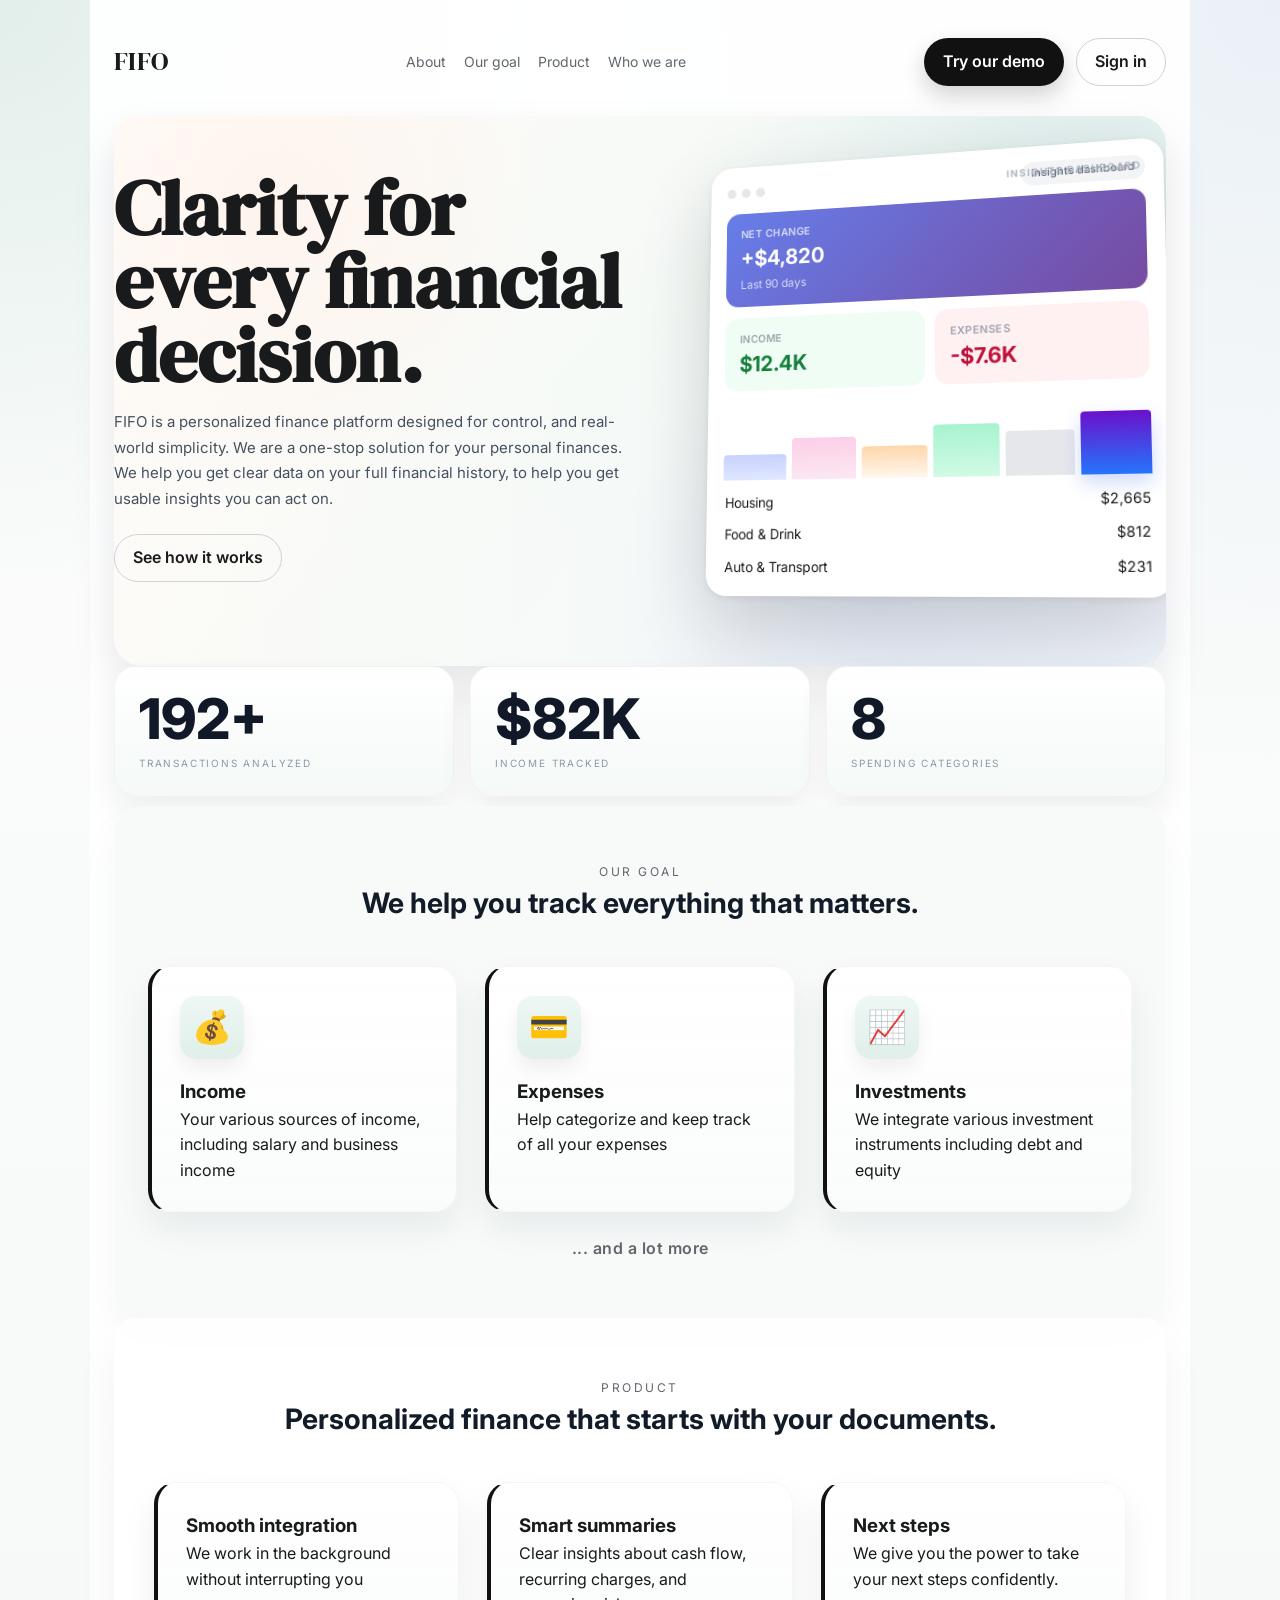
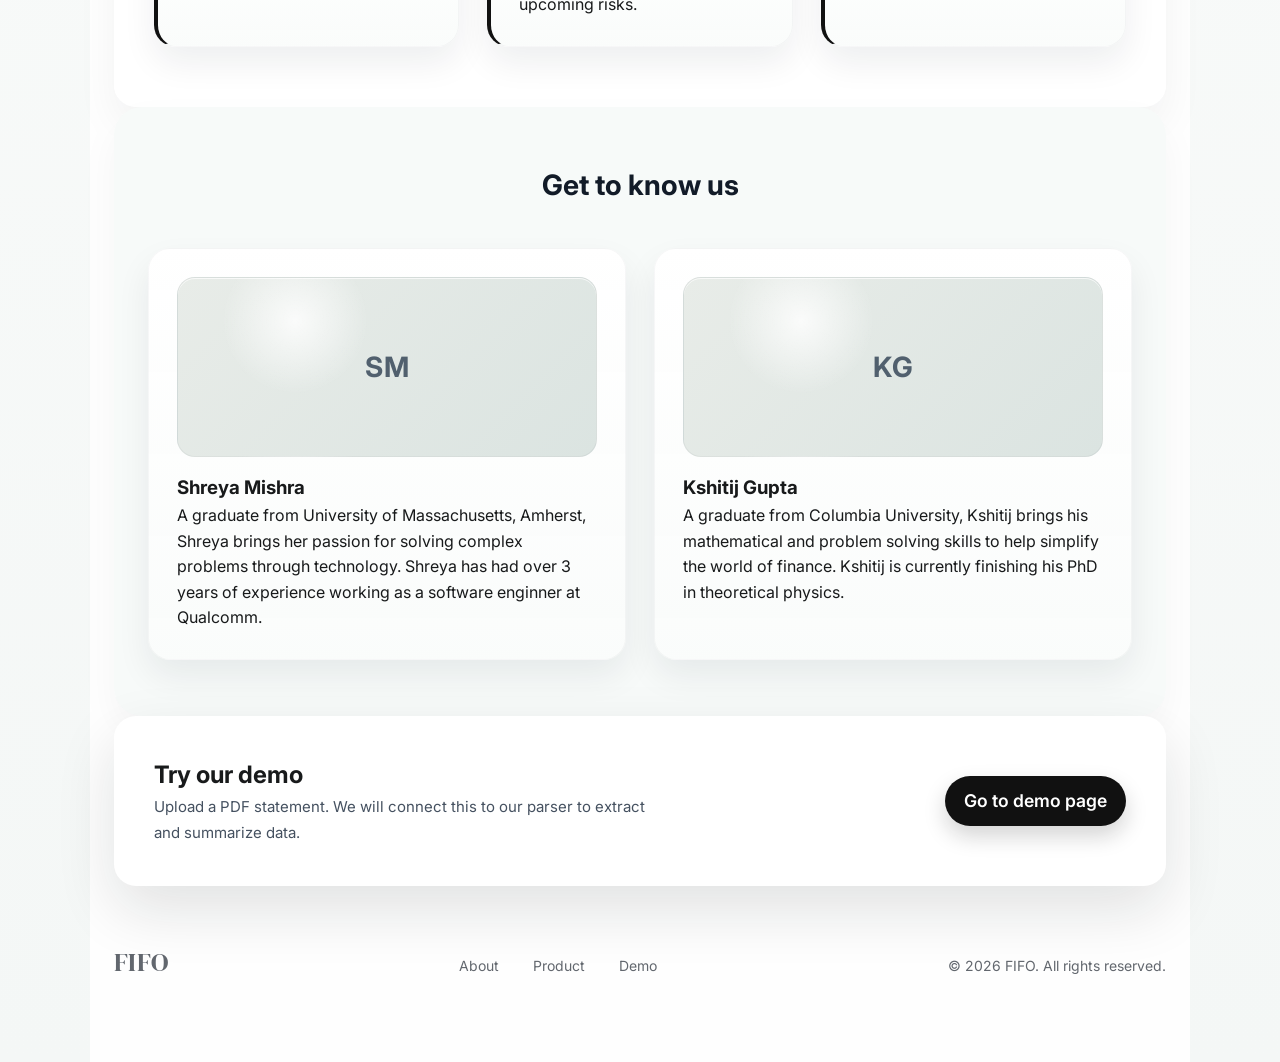
==== commit c12cddd9: "Polish auth modal behavior and account settings UX" ====
--- a/website/about.html
+++ b/website/about.html
@@ -18,8 +18,19 @@
           <a href="#who">Who we are</a>
         </nav>
         <div class="nav-cta">
-          <a class="ghost" id="signInLink" href="demo.html">Sign in</a>
-          <a class="primary" href="demo.html">Try our demo</a>
+          <a id="primaryNavCta" class="primary" href="demo.html">Try our demo</a>
+          <a class="ghost" id="signInLink" href="#" onclick="openAboutSignIn(event)">Sign in</a>
+          <div id="navAccountMenu" class="account-menu-wrap" hidden>
+            <button id="navAccountButton" class="nav-account-link" type="button" aria-label="Open account menu" onclick="toggleAboutAccountMenu(event)">
+              <svg viewBox="0 0 24 24" role="presentation">
+                <path d="M12 12c2.76 0 5-2.46 5-5.5S14.76 1 12 1 7 3.46 7 6.5 9.24 12 12 12Zm0 2c-4.42 0-8 2.91-8 6.5 0 .83.67 1.5 1.5 1.5h13c.83 0 1.5-.67 1.5-1.5 0-3.59-3.58-6.5-8-6.5Z"/>
+              </svg>
+            </button>
+            <div id="navAccountDropdown" class="account-menu-dropdown" hidden>
+              <a href="myaccounts.html">Account settings</a>
+              <button type="button" onclick="aboutLogout()">Log out</button>
+            </div>
+          </div>
         </div>
       </header>
 
@@ -171,7 +182,7 @@
             <p class="subhead">Upload a PDF statement. We will connect this to our parser to extract and summarize data.</p>
           </div>
           <div class="demo reveal-item reveal-delay-1">
-            <a class="primary" href="demo.html">Go to demo page</a>
+            <a id="sectionDemoCta" class="primary" href="demo.html">Go to demo page</a>
           </div>
         </section>
       </main>
@@ -186,27 +197,89 @@
         <div class="footer-note">© 2026 FIFO. All rights reserved.</div>
       </footer>
     </div>
-    <a id="profileDock" class="profile-dock" href="myaccounts.html" aria-label="Go to your account" hidden>
-      <span class="profile-dock-icon" aria-hidden="true">
-        <svg viewBox="0 0 24 24" role="presentation">
-          <path d="M12 12c2.76 0 5-2.46 5-5.5S14.76 1 12 1 7 3.46 7 6.5 9.24 12 12 12Zm0 2c-4.42 0-8 2.91-8 6.5 0 .83.67 1.5 1.5 1.5h13c.83 0 1.5-.67 1.5-1.5 0-3.59-3.58-6.5-8-6.5Z"/>
-        </svg>
-      </span>
-      <span class="profile-dock-label">My account</span>
-    </a>
+    <section id="aboutAuthGate" class="auth-gate" hidden>
+      <div class="auth-gate-card">
+        <button class="auth-gate-close" type="button" aria-label="Close sign in" onclick="closeAboutSignIn()">✕</button>
+        <h2 id="aboutAuthTitle">Sign in to FIFO</h2>
+        <div id="aboutSignupFields" hidden>
+          <input id="aboutFirstName" class="auth-input" type="text" placeholder="First name" />
+          <input id="aboutLastName" class="auth-input" type="text" placeholder="Last name" />
+        </div>
+        <input id="aboutAuthEmail" class="auth-input" type="email" placeholder="Email" />
+        <input id="aboutAuthPassword" class="auth-input" type="password" placeholder="Password" />
+        <input id="aboutConfirmPassword" class="auth-input" type="password" placeholder="Confirm password" hidden />
+        <div class="auth-gate-actions">
+          <button id="aboutAuthSecondaryBtn" class="demo-connect-ghost-btn" type="button" onclick="aboutLeftAction()">Log in</button>
+          <button id="aboutAuthPrimaryBtn" class="demo-sandbox-btn" type="button" onclick="aboutRightAction()">Create account</button>
+        </div>
+        <p id="aboutAuthStatus" class="auth-status"></p>
+      </div>
+    </section>
     <script>
       (() => {
+        const CLOUD_API_BASE = "https://finance-demo-486722019708.us-central1.run.app";
         const AUTH_TOKEN_KEY = "fifoAuthToken";
-        const hasAuth = !!localStorage.getItem(AUTH_TOKEN_KEY);
+        const authToken = localStorage.getItem(AUTH_TOKEN_KEY) || "";
+        const hasAuth = !!authToken;
         const signInLink = document.getElementById("signInLink");
-        const profileDock = document.getElementById("profileDock");
+        const navAccountMenu = document.getElementById("navAccountMenu");
+        const primaryNavCta = document.getElementById("primaryNavCta");
+        const sectionDemoCta = document.getElementById("sectionDemoCta");
+        function apiBase() {
+          return window.location.hostname === "localhost" || window.location.hostname === "127.0.0.1" ? "" : CLOUD_API_BASE;
+        }
+
+        async function setAuthedCtaState() {
+          try {
+            const resp = await fetch(`${apiBase()}/api/accounts`, {
+              headers: { Authorization: `Bearer ${authToken}` },
+            });
+            const accounts = resp.ok ? await resp.json() : [];
+            const hasAccounts = Array.isArray(accounts) && accounts.length > 0;
+            primaryNavCta.textContent = hasAccounts ? "My Finance" : "Get Started";
+            sectionDemoCta.textContent = hasAccounts ? "My Finance" : "Get Started";
+            primaryNavCta.style.visibility = "";
+            sectionDemoCta.style.visibility = "";
+          } catch (_) {
+            primaryNavCta.textContent = "Get Started";
+            sectionDemoCta.textContent = "Get Started";
+            primaryNavCta.style.visibility = "";
+            sectionDemoCta.style.visibility = "";
+          }
+        }
+
         if (hasAuth) {
           signInLink.hidden = true;
-          profileDock.hidden = false;
+          navAccountMenu.hidden = false;
+          primaryNavCta.style.visibility = "hidden";
+          sectionDemoCta.style.visibility = "hidden";
+          setAuthedCtaState();
         } else {
           signInLink.hidden = false;
-          profileDock.hidden = true;
+          navAccountMenu.hidden = true;
+          primaryNavCta.style.visibility = "";
+          sectionDemoCta.style.visibility = "";
+          primaryNavCta.textContent = "Try our demo";
+          sectionDemoCta.textContent = "Go to demo page";
         }
+
+        window.toggleAboutAccountMenu = (event) => {
+          if (event) event.stopPropagation();
+          const menu = document.getElementById("navAccountDropdown");
+          menu.hidden = !menu.hidden;
+        };
+
+        window.aboutLogout = () => {
+          localStorage.removeItem(AUTH_TOKEN_KEY);
+          window.location.reload();
+        };
+
+        document.addEventListener("click", (event) => {
+          const wrap = document.getElementById("navAccountMenu");
+          const menu = document.getElementById("navAccountDropdown");
+          if (!wrap || !menu || wrap.hidden) return;
+          if (!wrap.contains(event.target)) menu.hidden = true;
+        });
 
         const revealNodes = document.querySelectorAll(".reveal-item, .reveal-section");
         const io = new IntersectionObserver((entries) => {
@@ -244,6 +317,92 @@
           });
         }, { threshold: 0.4 });
         counters.forEach((counter) => counterObserver.observe(counter));
+
+        window.openAboutSignIn = (event) => {
+          if (event) event.preventDefault();
+          document.getElementById("aboutAuthGate").hidden = false;
+          setAboutAuthMode("login");
+          document.getElementById("aboutAuthStatus").textContent = "";
+        };
+
+        window.closeAboutSignIn = () => {
+          document.getElementById("aboutAuthGate").hidden = true;
+          document.getElementById("aboutAuthStatus").textContent = "";
+        };
+
+        let aboutAuthMode = "login";
+        function setAboutAuthMode(mode) {
+          aboutAuthMode = mode;
+          const isSignup = mode === "signup";
+          document.getElementById("aboutAuthTitle").textContent = isSignup ? "Create your FIFO account" : "Sign in to FIFO";
+          document.getElementById("aboutSignupFields").hidden = !isSignup;
+          document.getElementById("aboutConfirmPassword").hidden = !isSignup;
+          const primary = document.getElementById("aboutAuthPrimaryBtn");
+          const secondary = document.getElementById("aboutAuthSecondaryBtn");
+          primary.textContent = "Create account";
+          primary.className = isSignup ? "demo-sandbox-btn" : "demo-connect-ghost-btn";
+          secondary.textContent = "Log in";
+          secondary.className = isSignup ? "demo-connect-ghost-btn" : "demo-sandbox-btn";
+        }
+        window.aboutLeftAction = () => {
+          if (aboutAuthMode === "signup") {
+            setAboutAuthMode("login");
+            return;
+          }
+          window.aboutSubmitAuth();
+        };
+        window.aboutRightAction = () => {
+          if (aboutAuthMode === "login") {
+            setAboutAuthMode("signup");
+            return;
+          }
+          window.aboutSubmitAuth();
+        };
+
+        window.aboutSubmitAuth = async () => {
+          const email = document.getElementById("aboutAuthEmail").value.trim();
+          const password = document.getElementById("aboutAuthPassword").value;
+          const firstName = document.getElementById("aboutFirstName").value.trim();
+          const lastName = document.getElementById("aboutLastName").value.trim();
+          const confirmPassword = document.getElementById("aboutConfirmPassword").value;
+          const status = document.getElementById("aboutAuthStatus");
+          status.style.color = "#5f6f69";
+          status.textContent = aboutAuthMode === "signup" ? "Creating account..." : "Logging in...";
+          try {
+            const endpoint = aboutAuthMode === "signup" ? "/api/auth/signup" : "/api/auth/login";
+            const payload = aboutAuthMode === "signup"
+              ? { first_name: firstName, last_name: lastName, email, password, confirm_password: confirmPassword }
+              : { email, password };
+            const resp = await fetch(`${apiBase()}${endpoint}`, {
+              method: "POST",
+              headers: { "Content-Type": "application/json" },
+              body: JSON.stringify(payload),
+            });
+            const data = await resp.json();
+            if (!resp.ok) throw new Error(data.error || (aboutAuthMode === "signup" ? "Create account failed" : "Login failed"));
+            localStorage.setItem(AUTH_TOKEN_KEY, data.token);
+            window.location.reload();
+          } catch (err) {
+            status.style.color = "#8a2f2f";
+            status.textContent = err.message || String(err);
+          }
+        };
+
+        const aboutAuthEmail = document.getElementById("aboutAuthEmail");
+        const aboutAuthPassword = document.getElementById("aboutAuthPassword");
+        const aboutConfirmPassword = document.getElementById("aboutConfirmPassword");
+        const aboutEnterHandler = (event) => {
+          if (event.key === "Enter") window.aboutSubmitAuth();
+        };
+        aboutAuthEmail.addEventListener("keydown", aboutEnterHandler);
+        aboutAuthPassword.addEventListener("keydown", aboutEnterHandler);
+        aboutConfirmPassword.addEventListener("keydown", aboutEnterHandler);
+
+        document.addEventListener("keydown", (event) => {
+          if (event.key !== "Escape") return;
+          const menu = document.getElementById("navAccountDropdown");
+          if (menu && !menu.hidden) menu.hidden = true;
+        });
       })();
     </script>
   </body>
--- a/website/styles.css
+++ b/website/styles.css
@@ -97,6 +97,7 @@
   padding: 10px 18px;
   font-weight: 600;
   border: 1px solid transparent;
+  transition: transform 0.15s ease, box-shadow 0.15s ease, border-color 0.15s ease, background-color 0.15s ease;
 }
 
 .primary {
@@ -111,40 +112,84 @@
   border-color: #cfd3d7;
 }
 
-.profile-dock {
-  position: fixed;
-  left: 22px;
-  bottom: 22px;
-  z-index: 1000;
-  display: inline-flex;
-  align-items: center;
-  gap: 10px;
-  background: rgba(17, 17, 17, 0.94);
-  color: #fff;
-  border-radius: 999px;
-  padding: 12px 16px 12px 12px;
-  box-shadow: 0 14px 30px rgba(17, 17, 17, 0.24);
-}
-
-.profile-dock-icon {
-  width: 34px;
-  height: 34px;
+.nav-account-link {
+  width: 42px;
+  height: 42px;
   border-radius: 50%;
   display: inline-flex;
   align-items: center;
   justify-content: center;
-  background: rgba(255, 255, 255, 0.12);
-}
-
-.profile-dock-icon svg {
+  border: 1px solid #cfd3d7;
+  background: #fff;
+  color: #111111;
+  cursor: pointer;
+  transition: transform 0.15s ease, box-shadow 0.15s ease, border-color 0.15s ease;
+}
+
+.nav-account-link svg {
   width: 18px;
   height: 18px;
   fill: currentColor;
 }
 
-.profile-dock-label {
+.nav-account-link:hover,
+.demo-auth-account:hover {
+  transform: translateY(-1px);
+  border-color: #9fb6ae;
+  box-shadow: 0 10px 20px rgba(19, 39, 34, 0.16);
+}
+
+.account-menu-wrap {
+  position: relative;
+}
+
+.account-menu-dropdown {
+  position: absolute;
+  top: calc(100% + 8px);
+  right: -6px;
+  min-width: 180px;
+  background: #fff;
+  border: 1px solid #dfe7e3;
+  border-radius: 12px;
+  box-shadow: 0 16px 28px rgba(18, 27, 24, 0.12);
+  padding: 8px;
+  z-index: 2000;
+  transform-origin: top right;
+  animation: accountMenuIn 0.14s ease-out;
+}
+
+.account-menu-dropdown a,
+.account-menu-dropdown button {
+  width: 100%;
+  display: block;
+  border: 0;
+  background: transparent;
+  text-align: left;
+  text-decoration: none;
+  color: #15201d;
+  border-radius: 8px;
+  padding: 10px 12px;
   font-size: 14px;
   font-weight: 600;
+  cursor: pointer;
+}
+
+.account-menu-dropdown a:hover,
+.account-menu-dropdown button:hover {
+  background: #f3f7f5;
+  transform: translateY(-1px);
+  box-shadow: inset 0 0 0 1px #d9e5df;
+}
+
+@keyframes accountMenuIn {
+  from {
+    opacity: 0;
+    transform: translateY(-4px) scale(0.98);
+  }
+  to {
+    opacity: 1;
+    transform: translateY(0) scale(1);
+  }
 }
 
 .account-page {
@@ -231,6 +276,37 @@
   color: #1d2426;
 }
 
+.account-name-trigger {
+  border: 0;
+  background: transparent;
+  padding: 0;
+  font: inherit;
+  color: #1d2426;
+  font-weight: 600;
+  text-align: right;
+  line-height: 1.2;
+  cursor: pointer;
+  border-bottom: 1px dashed transparent;
+  display: inline-flex;
+  align-items: center;
+  gap: 8px;
+  justify-content: flex-end;
+}
+
+.account-name-trigger:hover {
+  border-bottom-color: #c7d3ce;
+}
+
+.account-name-edit-hint {
+  font-size: 12px;
+  color: #6c7a74;
+  display: none;
+}
+
+.account-name-trigger:hover .account-name-edit-hint {
+  display: inline;
+}
+
 .account-link-list {
   display: grid;
   gap: 8px;
@@ -245,12 +321,55 @@
   margin-top: 10px;
 }
 
+.password-form-grid {
+  grid-template-columns: minmax(0, 1fr) minmax(0, 1fr);
+}
+
+.password-form-grid .account-save-btn {
+  grid-column: 1 / -1;
+  justify-self: start;
+}
+
 .account-input {
   margin-bottom: 0;
 }
 
 .account-save-btn {
   white-space: nowrap;
+}
+
+.account-inline-actions {
+  display: inline-flex;
+  gap: 8px;
+}
+
+.account-row-btn {
+  padding: 6px 12px;
+  font-size: 13px;
+}
+
+#profileStatus.auth-status {
+  min-height: 0;
+  margin-top: 6px;
+}
+
+.account-name-editor {
+  position: relative;
+  padding: 14px 12px 10px;
+  border: 1px solid #dfe7e3;
+  border-radius: 12px;
+  background: #fbfdfc;
+}
+
+.account-name-editor-close {
+  position: absolute;
+  top: 6px;
+  right: 8px;
+  border: 0;
+  background: transparent;
+  color: #70807a;
+  font-size: 16px;
+  cursor: pointer;
 }
 
 .account-helper-copy {
@@ -1480,6 +1599,18 @@
   .account-bank-link {
     width: 100%;
   }
+
+  .signup-grid {
+    grid-template-columns: 1fr;
+  }
+
+  .signup-span-2 {
+    grid-column: auto;
+  }
+
+  .signup-actions {
+    flex-direction: column;
+  }
 }
 
 @media (max-width: 600px) {
@@ -1814,6 +1945,14 @@
   gap: 12px;
 }
 
+.demo-auth-greeting {
+  font-size: 14px;
+  font-weight: 600;
+  color: #40524c;
+}
+
+
+
 .demo-auth-account {
   width: 42px;
   height: 42px;
@@ -1824,6 +1963,8 @@
   border: 1px solid #c7d7d1;
   background: #fff;
   color: #1f5f55;
+  cursor: pointer;
+  transition: transform 0.15s ease, box-shadow 0.15s ease, border-color 0.15s ease;
 }
 
 .demo-auth-account svg {
@@ -1842,6 +1983,17 @@
   cursor: pointer;
 }
 
+.primary:hover {
+  transform: translateY(-1px);
+  box-shadow: 0 14px 26px rgba(17, 17, 17, 0.25);
+}
+
+.ghost:hover {
+  transform: translateY(-1px);
+  box-shadow: 0 14px 26px rgba(17, 17, 17, 0.22);
+  border-color: #b9c0c6;
+}
+
 .auth-gate {
   position: fixed;
   inset: 0;
@@ -1855,12 +2007,27 @@
 }
 
 .auth-gate-card {
+  position: relative;
   width: min(460px, 100%);
   background: #fff;
   border: 1px solid #e7ece9;
   border-radius: 20px;
   padding: 28px;
   box-shadow: 0 20px 45px rgba(24, 40, 36, 0.08);
+}
+
+.auth-gate-close {
+  position: absolute;
+  top: 14px;
+  right: 14px;
+  width: 34px;
+  height: 34px;
+  border: 0;
+  border-radius: 50%;
+  background: #f3f6f4;
+  color: #55625d;
+  font-size: 16px;
+  cursor: pointer;
 }
 
 .auth-gate-card h2 {
@@ -1888,10 +2055,62 @@
   margin-top: 10px;
 }
 
+.auth-link-btn {
+  text-decoration: none;
+}
+
+.auth-gate-actions .demo-sandbox-btn,
+.auth-gate-actions .demo-connect-ghost-btn {
+  display: inline-flex;
+  align-items: center;
+  justify-content: center;
+  flex: 1 1 0;
+  transition: none;
+}
+
+.signup-page {
+  padding: 14px 0 40px;
+  display: flex;
+  justify-content: center;
+}
+
+.signup-card {
+  width: min(760px, 100%);
+  background: #fff;
+  border: 1px solid #e6ece8;
+  border-radius: 24px;
+  padding: 32px;
+  box-shadow: var(--shadow-soft);
+}
+
+.signup-card h1 {
+  font-family: "DM Serif Display", serif;
+  font-size: clamp(2.4rem, 5vw, 4rem);
+  line-height: 0.98;
+  margin: 10px 0 12px;
+}
+
+.signup-grid {
+  display: grid;
+  grid-template-columns: 1fr 1fr;
+  gap: 12px;
+  margin-top: 22px;
+}
+
+.signup-span-2 {
+  grid-column: span 2;
+}
+
+.signup-actions {
+  display: flex;
+  gap: 12px;
+  margin-top: 14px;
+}
+
 .auth-status {
   min-height: 20px;
   margin: 14px 0 0;
-  color: #8a2f2f;
+  color: #5f6f69;
   font-size: 14px;
 }
 .connect-status {
